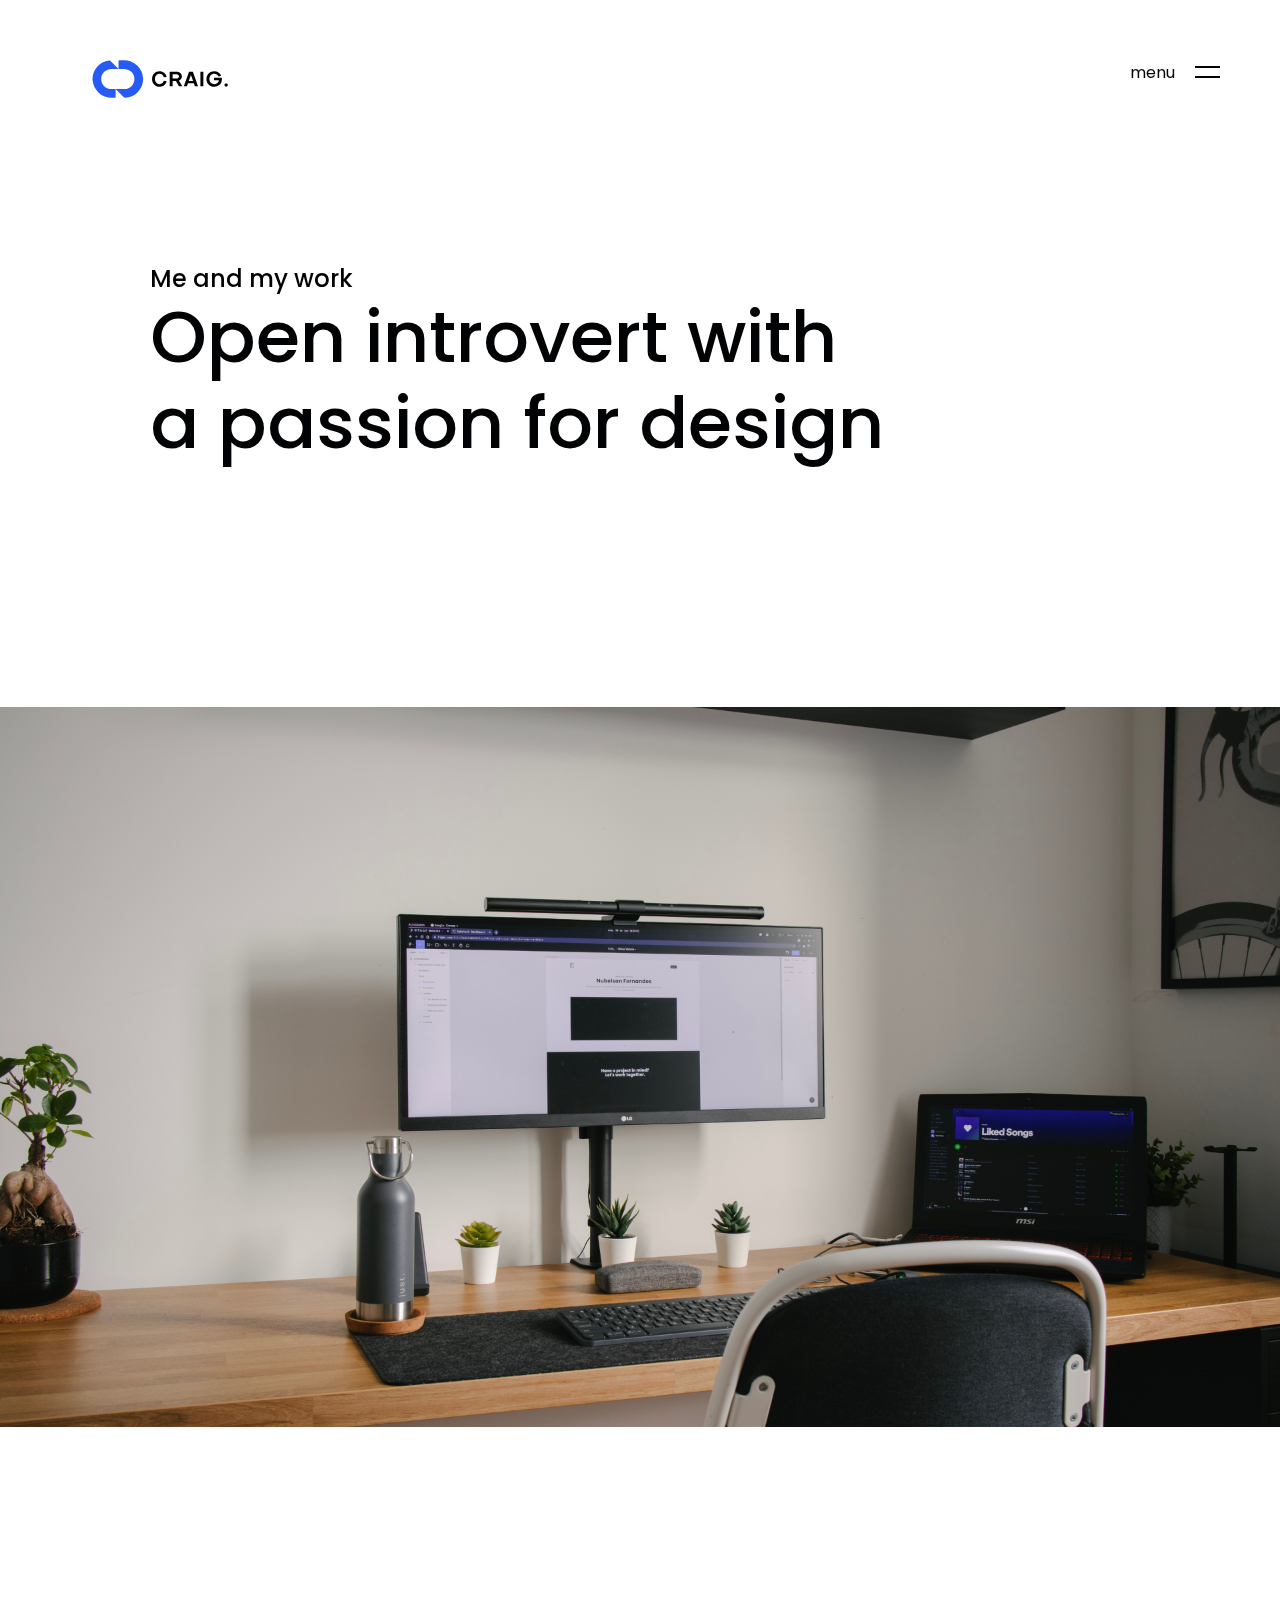
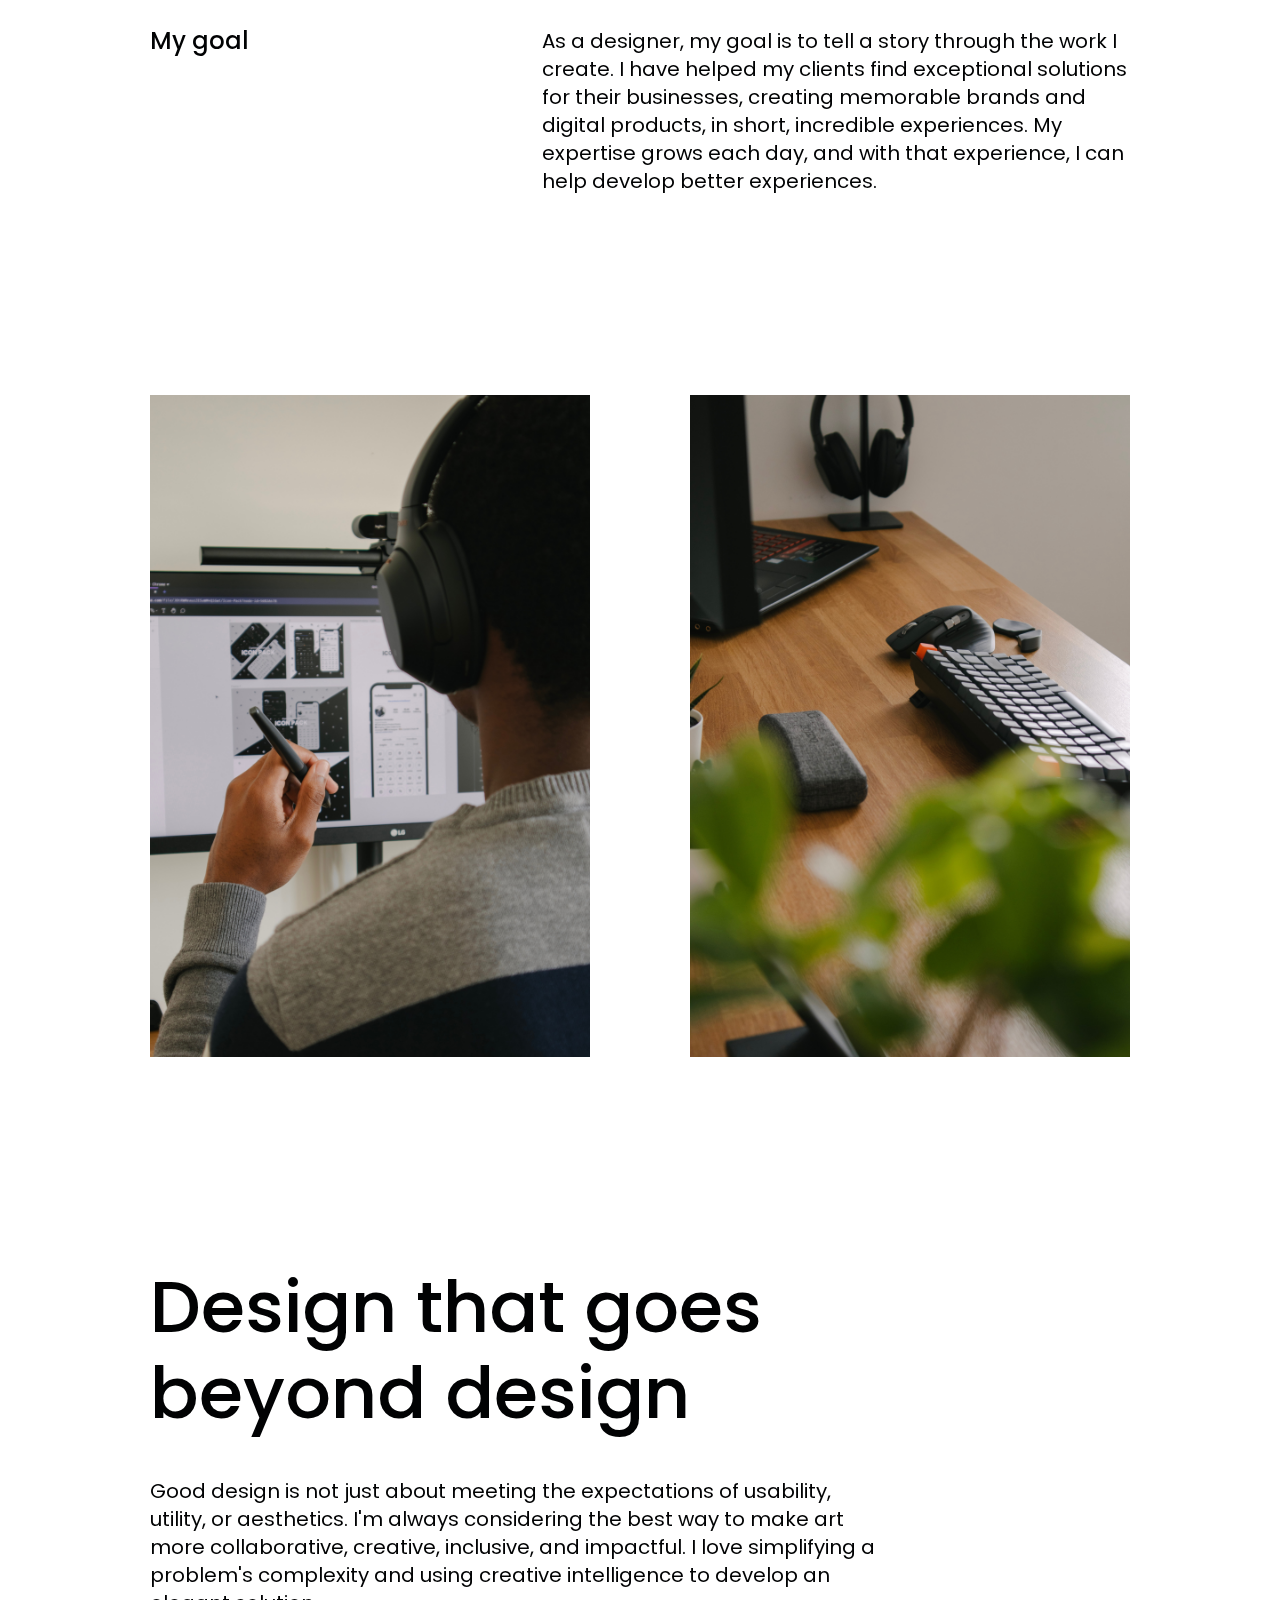
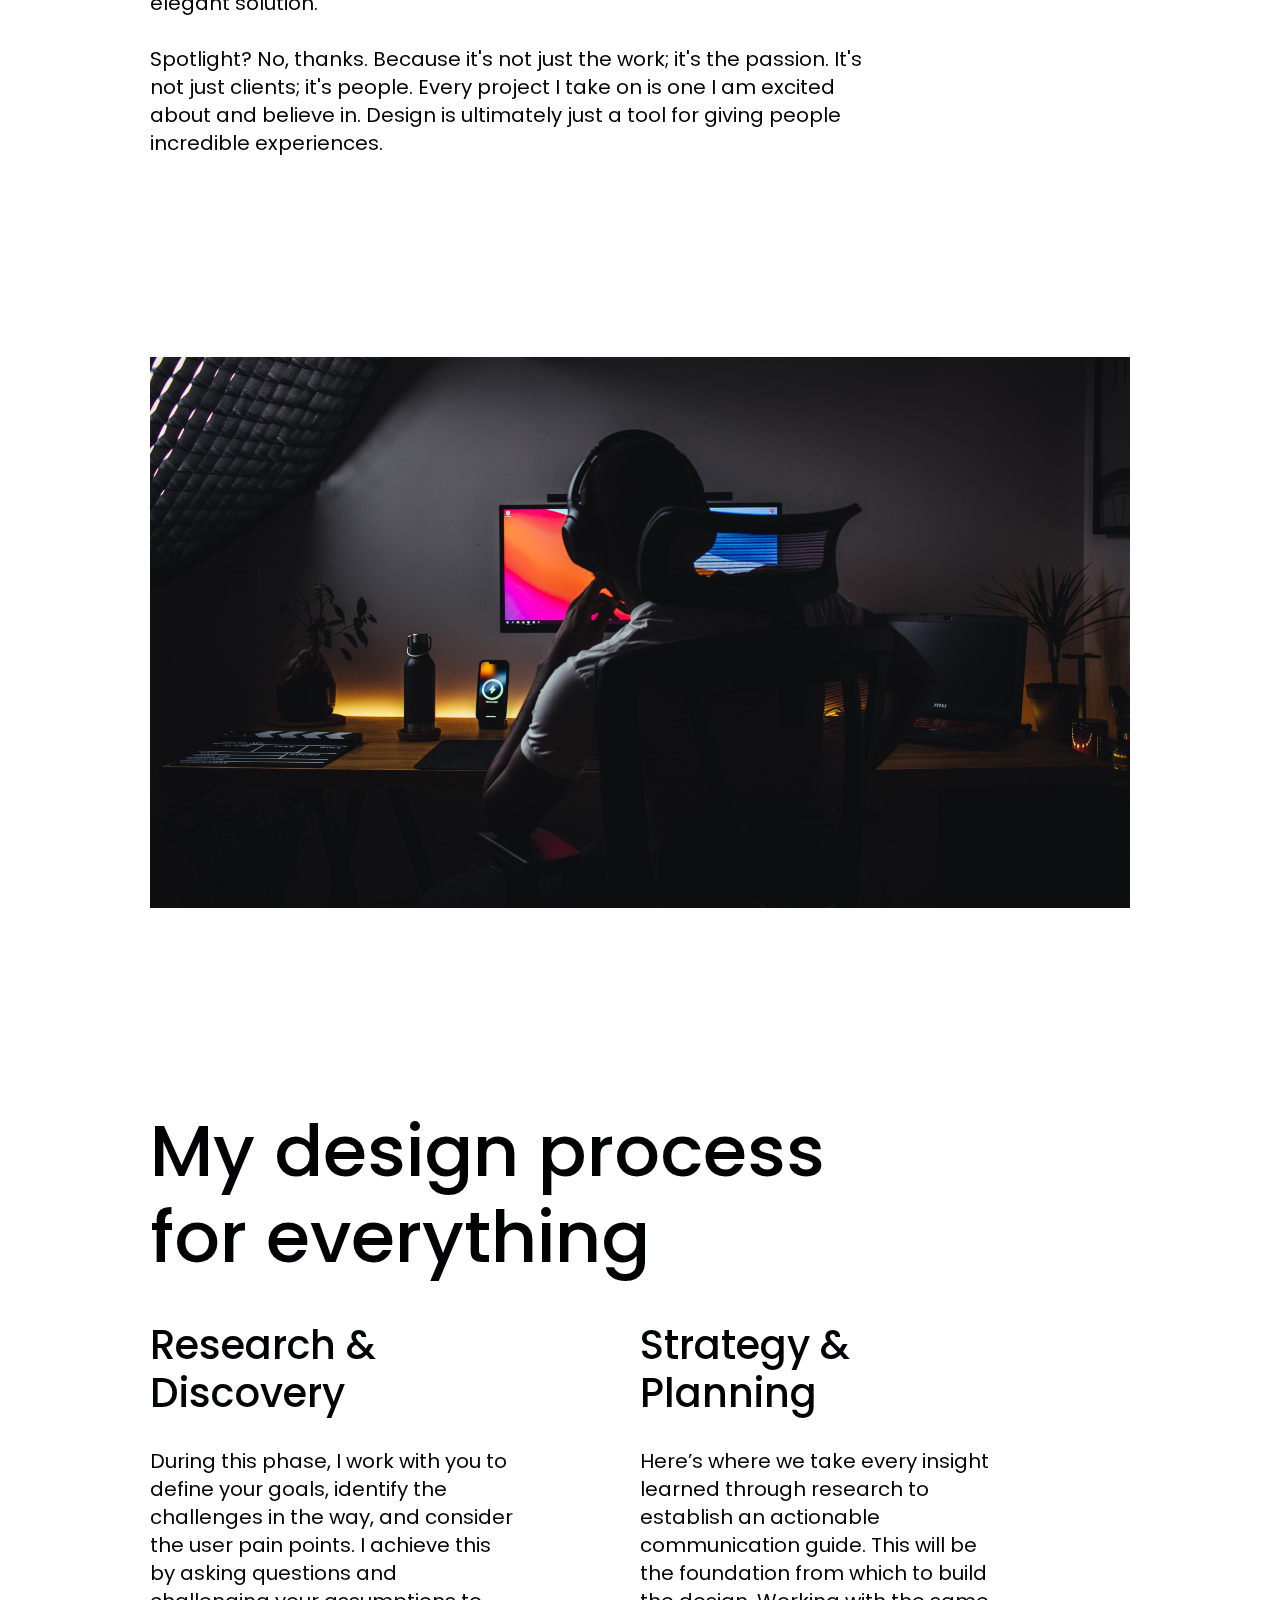
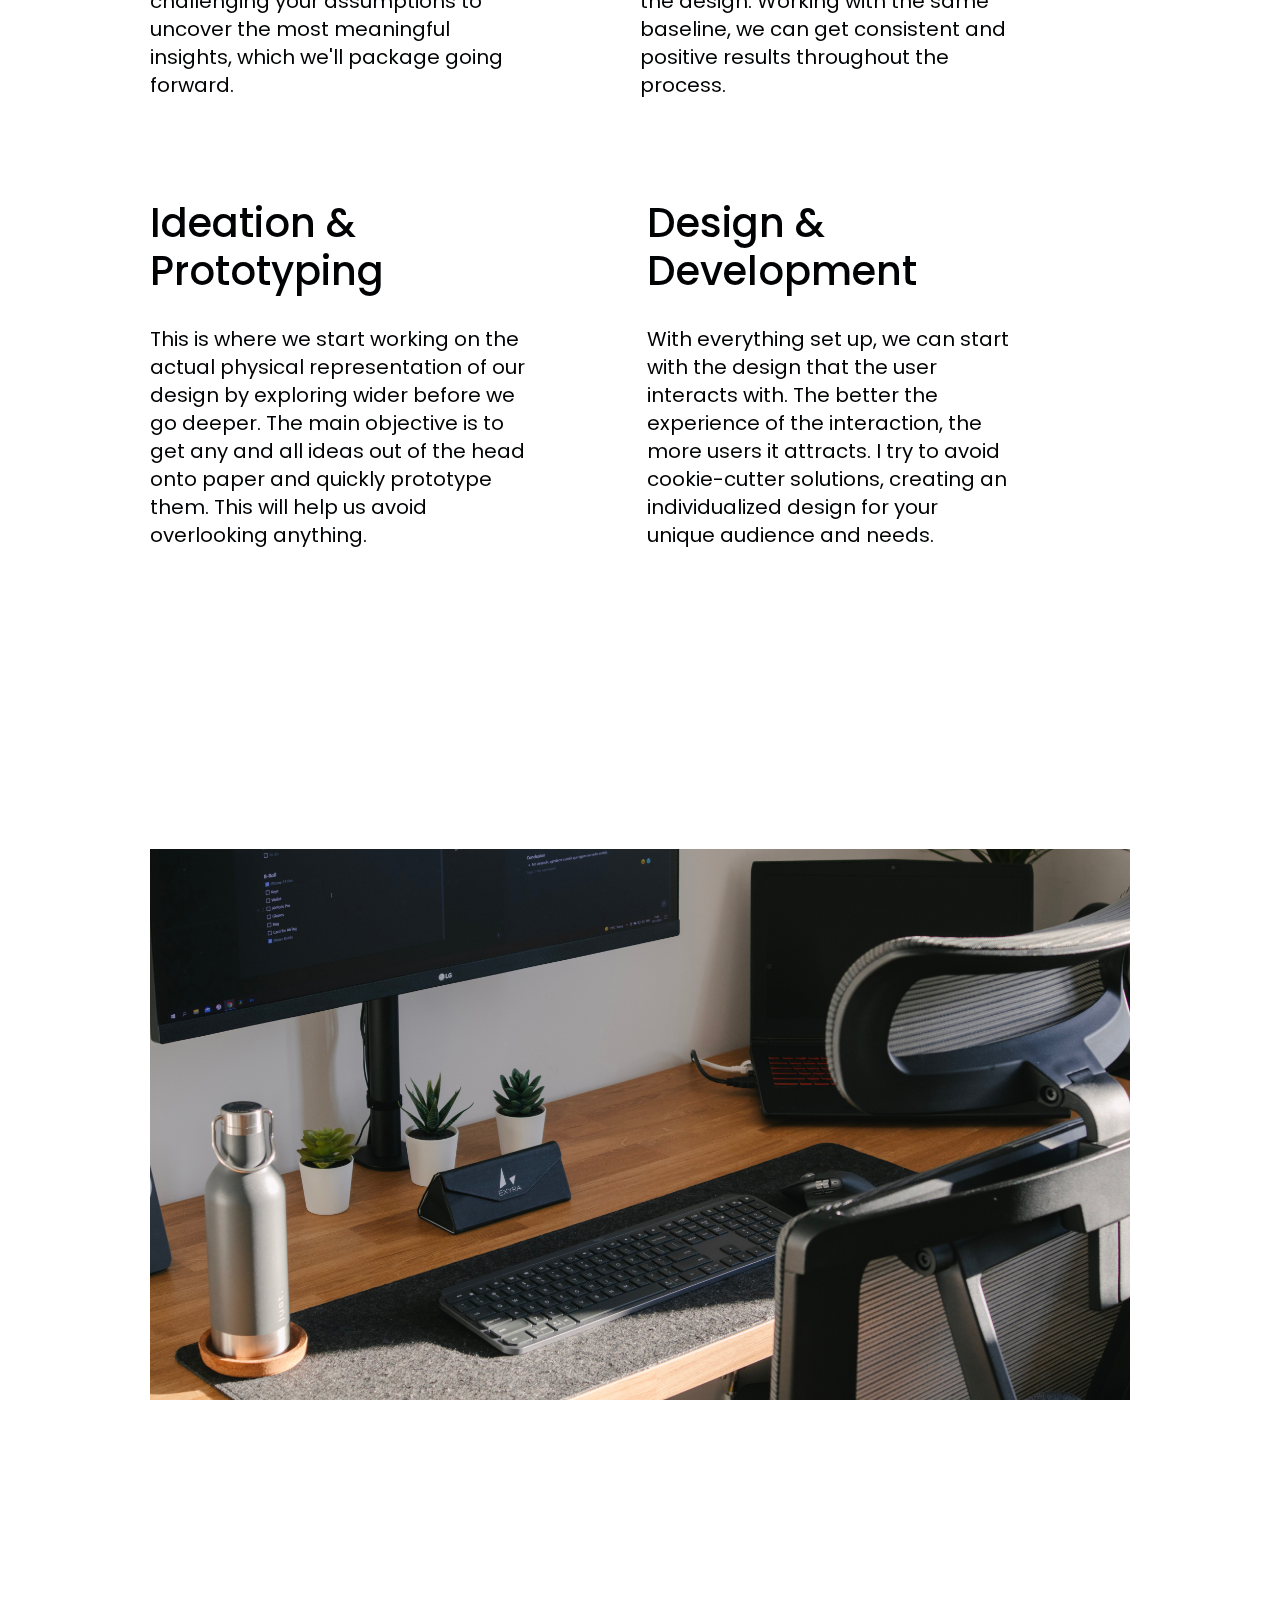
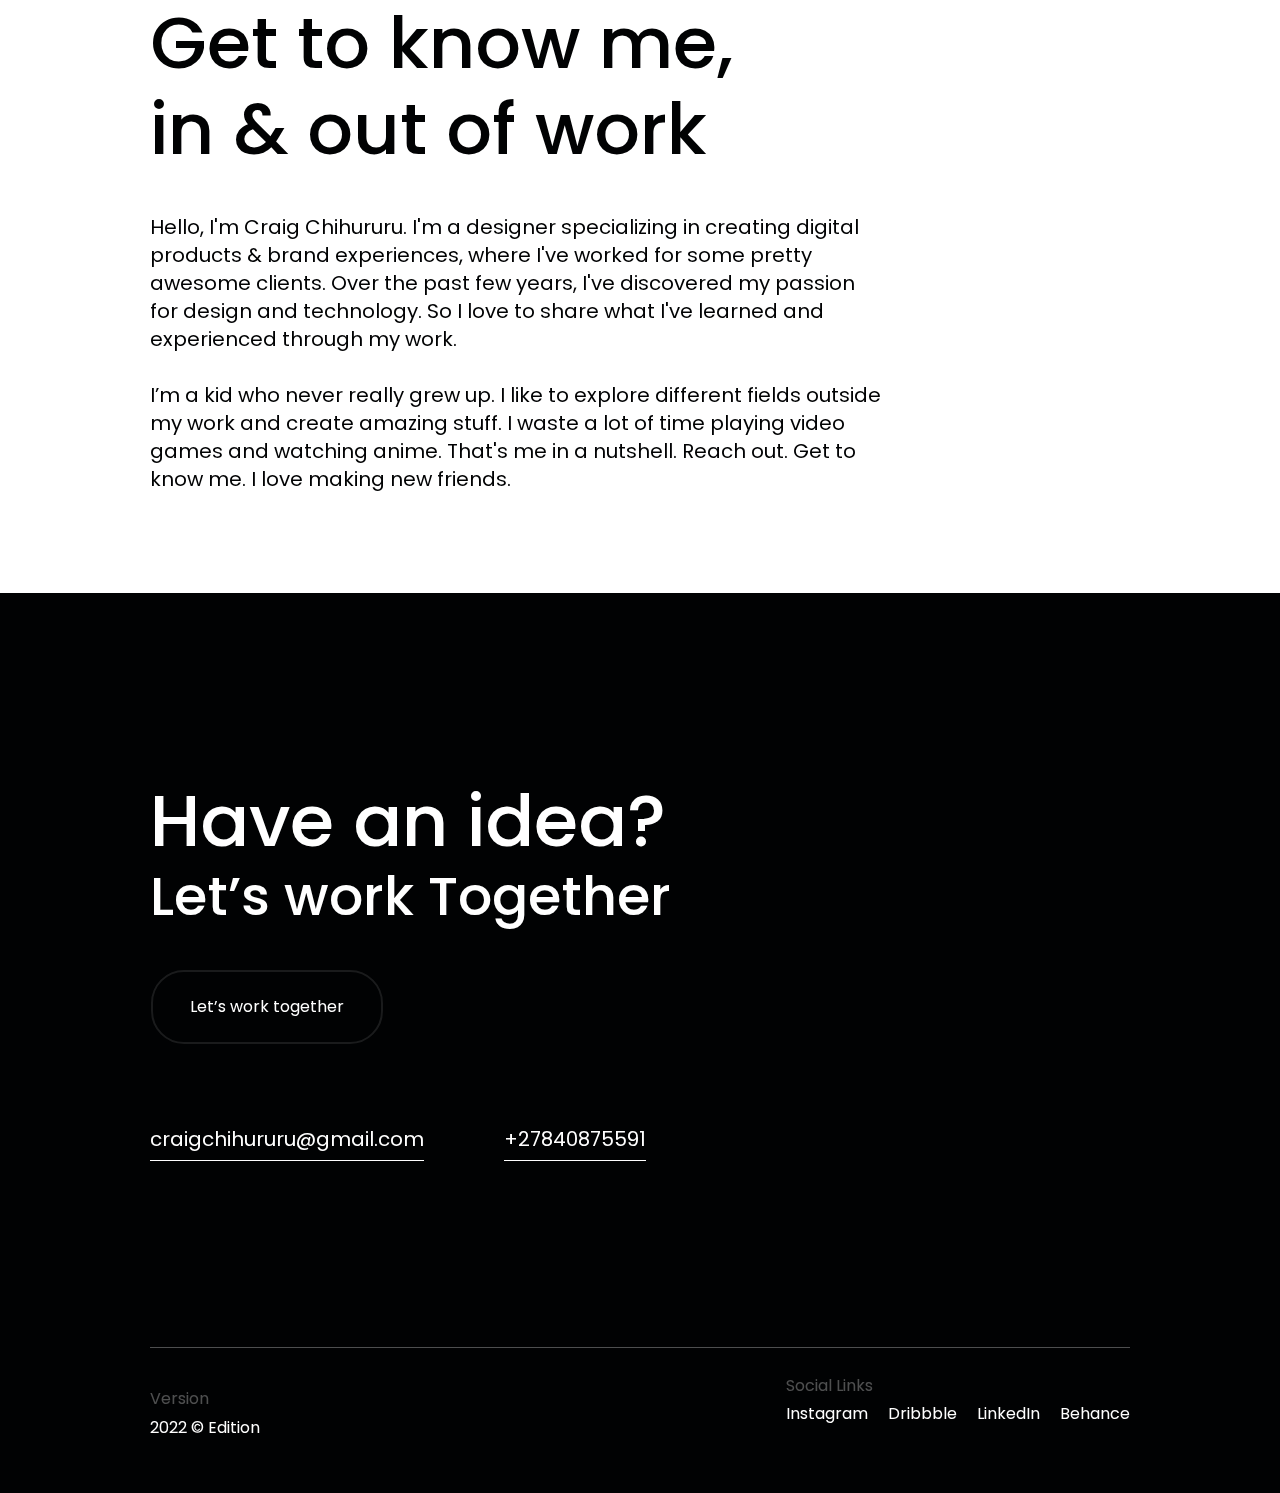
==== about.html @ d062f6b7 "Initial commit" ====
<!DOCTYPE html>
<html lang="en">

<head>
    <meta charset="UTF-8">
    <meta http-equiv="X-UA-Compatible" content="IE=edge">
    <meta name="viewport" content="width=device-width, initial-scale=1.0">
    <title>About - Craig Chihururu</title>

    <meta name="description"
        content="Helping brands thrive in the digital world. Located in The Netherlands. Delivering tailor-made digital designs and building interactive websites from scratch. © Code by Dennis">
    <meta property="og:title" content="Craig Chihururu">
    <meta property="og:type" content="website">

    <!-- Google Fonts -->
    <link rel="preconnect" href="https://fonts.googleapis.com">
    <link rel="preconnect" href="https://fonts.gstatic.com" crossorigin>
    <link href="https://fonts.googleapis.com/css2?family=Poppins:wght@400;500;600&display=swap" rel="stylesheet">

    <!-- Custome Style -->
    <link rel="stylesheet" href="/css/main.css">
    <link rel="stylesheet" href="/css/smooth-scroll.css">

</head>

<body>
    <div class="content-wrap">
        <nav class="menu-section">
            <div class="menu-logo">
                <div class="cr-logo">
                    <div class="p-05">
                        <a href="/">
                            <svg width="485" height="136" viewBox="0 0 485 136" fill="none"
                                xmlns="http://www.w3.org/2000/svg">
                                <path
                                    d="M32.3389 63.2583C33.687 54.4469 38.1898 46.4196 45.0151 40.6596C51.8404 34.8996 60.5269 31.7963 69.4697 31.923H94.0857L65.3844 3.31923C64.7209 2.63811 63.9101 2.11685 63.0139 1.79532C62.1177 1.47378 61.1598 1.36037 60.2129 1.46377C43.3505 3.46409 27.8723 11.75 16.8882 24.6567C5.90407 37.5634 0.227845 54.1344 1.00002 71.0407C2.1376 88.5166 9.95868 104.892 22.8514 116.791C35.7441 128.691 52.7259 135.208 70.2971 135H81.1572C81.8429 135 82.5006 134.728 82.9855 134.245C83.4704 133.762 83.7429 133.106 83.7429 132.423V104.077H68.2286C63.0726 104.077 57.976 102.98 53.2799 100.859C48.5838 98.7375 44.3966 95.6407 40.9986 91.7761C37.6006 87.9114 35.0703 83.368 33.5768 78.4498C32.0833 73.5316 31.6612 68.3522 32.3389 63.2583ZM112.858 0.99994H96.6714C95.9857 0.99994 95.328 1.27147 94.8431 1.75474C94.3582 2.23801 94.0857 2.89342 94.0857 3.57686V31.923H113.53C122.473 31.7963 131.16 34.8996 137.985 40.6596C144.81 46.4196 149.313 54.4469 150.661 63.2583C151.339 68.3522 150.917 73.5316 149.423 78.4498C147.93 83.368 145.399 87.9114 142.001 91.7761C138.603 95.6407 134.416 98.7375 129.72 100.859C125.024 102.98 119.927 104.077 114.771 104.077H83.7429L112.858 133.093C113.458 133.699 114.175 134.176 114.967 134.495C115.758 134.814 116.607 134.968 117.461 134.948C126.337 134.605 135.057 132.511 143.117 128.789C151.176 125.067 158.416 119.79 164.417 113.263C170.418 106.736 175.062 99.0879 178.08 90.7616C181.098 82.4353 182.43 73.5955 182 64.753C180.838 47.3318 173.024 31.016 160.164 19.1587C147.305 7.30143 130.376 0.803338 112.858 0.99994Z"
                                    fill="var(--blue)" />
                                <path fill-rule="evenodd" clip-rule="evenodd"
                                    d="M256.193 74.4288L266.287 76.1281L266.044 77.2504C263.67 88.1878 253.119 96 241.089 96C225.36 96 213.929 84.202 214 67.9975C214.002 51.8016 225.355 40 241.089 40C253.155 40 263.682 48.2013 266.046 59.5394L266.288 60.7047L256.078 61.9603L255.853 61.0132C254.286 54.4212 248.127 49.5682 241.159 49.5682C231.517 49.5682 224.598 57.1448 224.598 68C224.598 78.8521 231.585 86.4318 241.159 86.4318C248.003 86.4318 254.17 81.7703 255.933 75.3748L256.193 74.4288ZM277.136 94.2251V41.7749H301.132C312.444 41.7749 320.91 48.6998 320.91 58.8414C320.91 65.595 316.337 71.4607 309.894 73.7406L322.551 94.2251H310.352L299.457 75.411H287.733V94.2251H277.136ZM307.569 53.1093C305.813 51.7652 303.252 50.9881 300.148 50.9881H287.733V66.4108H300.148C306.313 66.4108 310.312 63.0182 310.312 58.8414C310.312 56.3435 309.294 54.4293 307.569 53.1093ZM360.093 41.7749L378.575 94.2251H367.341L363.757 83.5756H342.537L339.022 94.2251H327.781L346.337 41.7749H360.093ZM353.215 53.4412L345.411 75.0724H361.018L353.215 53.4412ZM397.693 41.7749V94.2251H387.095V41.7749H397.693ZM453.484 72.8505L435.578 72.7798V63.9259H463.948L464.026 64.9333C464.713 73.8471 462.256 81.6225 457.416 87.1805C452.571 92.7436 445.412 96 436.87 96C420.543 96 408.727 84.2377 408.727 68C408.727 51.7624 420.543 40 436.87 40C447.91 40 457.895 46.3821 460.813 55.451L461.161 56.5316L451.38 59.3159L451.036 58.3627C449.254 53.4128 443.401 49.5682 436.87 49.5682C431.698 49.5682 427.328 51.4841 424.25 54.7096C421.169 57.9377 419.325 62.5377 419.325 68C419.325 78.7176 426.745 86.4318 437.011 86.4318C445.719 86.4318 452.584 80.5179 453.484 72.8505Z"
                                    fill="currentcolor" />
                                <path fill-rule="evenodd" clip-rule="evenodd"
                                    d="M479.209 95.2762C475.882 95.2762 473.418 92.8102 473.418 89.4982C473.418 87.8433 474.012 86.383 475.07 85.3365C476.126 84.2921 477.584 83.7202 479.209 83.7202C480.834 83.7202 482.292 84.2921 483.348 85.3365C484.407 86.383 485 87.8433 485 89.4982C485 92.8102 482.537 95.2762 479.209 95.2762Z"
                                    fill="currentcolor" />
                            </svg>

                        </a>
                    </div>
                </div>
            </div>
            <div class="menu-toggle">
                <div class="nav-toggle">
                    <div class="toggle-title"><span class="p-05">Close</span></div>
                    <div class="toggle-btn link">
                        <span></span>
                        <span></span>
                    </div>
                </div>
            </div>
            <div class="menu-box">
                <div class="back-drop"></div>
                <div class="menu-content">
                    <div class="menu-container">
                        <div class="menu-body">
                            <div class="menu-items">
                                <div class="menu-items-header p-05 lh-100">Menu</div>
                                <ul role="list" class="menu-links">
                                    <li class="menu-item h-02 lh-100">
                                        <a href="/index.html" class="text-item">
                                            <span class="text-item-title">
                                                <span data-text="Home">Home</span>
                                            </span>
                                        </a>
                                    </li>
                                    <li class="menu-item h-02 lh-100">
                                        <a href="/work.html" class="text-item">
                                            <span class="text-item-title">
                                                <span data-text="Work">Work</span>
                                            </span>
                                        </a>
                                    </li>
                                    <li class="menu-item h-02 lh-100">
                                        <a href="/about.html" class="text-item">
                                            <span class="text-item-title">
                                                <span data-text="About">About</span>
                                            </span>
                                        </a>
                                    </li>
                                    <li class="menu-item h-02 lh-100">
                                        <a href="/contact.html" class="text-item">
                                            <span class="text-item-title">
                                                <span data-text="Contact">Contact</span>
                                            </span>
                                        </a>
                                    </li>
                                </ul>
                            </div>
                            <div class="contact-details">
                                <a href="mailto:craigchihururu@gmail.com" class="contact-item">
                                    <span class="p-05">craigchihururu@gmail.com</span>
                                </a>
                                <a href="tel:+27840875591" class="contact-item">
                                    <span class="p-05">+27840875591</span>
                                </a>
                            </div>
                        </div>
                        <div class="footer-item">
                            <div class="footer-item-header center p-05 lh-100">Social Links</div>
                            <div class="social-links">
                                <a href="https://www.instagram.com/ckc.designes/" target="_blank"
                                    class="text-item social-item link p-05 lh-100 social-link">
                                    <span class="text-item-title social-item-title">
                                        <span data-text="Instagram">Instagram</span>
                                    </span>
                                    <svg class="svgsprite">
                                        <use xlink:href="/img/svg/instagram.svg#instagram"></use>
                                    </svg>
                                </a>
                                <a href="https://dribbble.com/craigkc" target="_blank"
                                    class="text-item social-item link p-05 lh-100 social-link">
                                    <span class="text-item-title social-item-title">
                                        <span data-text="Dribbble">Dribbble</span>
                                    </span>
                                    <svg class="svgsprite">
                                        <use xlink:href="/img/svg/dribbble.svg?2#dribbble"></use>
                                    </svg>
                                </a>
                                <a href="https://www.linkedin.com/in/craig-chihururu/" target="_blank"
                                    class="text-item social-item link p-05 lh-100 social-link">
                                    <span class="text-item-title social-item-title">
                                        <span data-text="LinkedIn">LinkedIn</span>
                                    </span>
                                    <svg class="svgsprite">
                                        <use xlink:href="/img/svg/linkedin.svg?2#linkedin"></use>
                                    </svg>
                                </a>
                                <a href="https://www.behance.net/craigchihururu" target="_blank"
                                    class="text-item social-item link p-05 lh-100 social-link">
                                    <span class="text-item-title social-item-title">
                                        <span data-text="Behance">Behance</span>
                                    </span>
                                    <svg class="svgsprite">
                                        <use xlink:href="/img/svg/behance.svg?2#behance"></use>
                                    </svg>
                                </a>
                            </div>
                        </div>
                    </div>
                </div>
            </div>
        </nav>

        <div class="scrolltrack">
            <div class="scrollbar"></div>
        </div>

        <div class="cr-cursor center">
            <div class="cr-cursor-text">
                <span class="">Coming<br>Soon</span>
            </div>
        </div>

        <main class="scroll-wrap">
            <div class="nav-section">
                <div class="nav-container">
                    <div class="cr-logo">
                        <a href="/">
                            <svg width="485" height="136" viewBox="0 0 485 136" fill="none"
                                xmlns="http://www.w3.org/2000/svg">
                                <path
                                    d="M32.3389 63.2583C33.687 54.4469 38.1898 46.4196 45.0151 40.6596C51.8404 34.8996 60.5269 31.7963 69.4697 31.923H94.0857L65.3844 3.31923C64.7209 2.63811 63.9101 2.11685 63.0139 1.79532C62.1177 1.47378 61.1598 1.36037 60.2129 1.46377C43.3505 3.46409 27.8723 11.75 16.8882 24.6567C5.90407 37.5634 0.227845 54.1344 1.00002 71.0407C2.1376 88.5166 9.95868 104.892 22.8514 116.791C35.7441 128.691 52.7259 135.208 70.2971 135H81.1572C81.8429 135 82.5006 134.728 82.9855 134.245C83.4704 133.762 83.7429 133.106 83.7429 132.423V104.077H68.2286C63.0726 104.077 57.976 102.98 53.2799 100.859C48.5838 98.7375 44.3966 95.6407 40.9986 91.7761C37.6006 87.9114 35.0703 83.368 33.5768 78.4498C32.0833 73.5316 31.6612 68.3522 32.3389 63.2583ZM112.858 0.99994H96.6714C95.9857 0.99994 95.328 1.27147 94.8431 1.75474C94.3582 2.23801 94.0857 2.89342 94.0857 3.57686V31.923H113.53C122.473 31.7963 131.16 34.8996 137.985 40.6596C144.81 46.4196 149.313 54.4469 150.661 63.2583C151.339 68.3522 150.917 73.5316 149.423 78.4498C147.93 83.368 145.399 87.9114 142.001 91.7761C138.603 95.6407 134.416 98.7375 129.72 100.859C125.024 102.98 119.927 104.077 114.771 104.077H83.7429L112.858 133.093C113.458 133.699 114.175 134.176 114.967 134.495C115.758 134.814 116.607 134.968 117.461 134.948C126.337 134.605 135.057 132.511 143.117 128.789C151.176 125.067 158.416 119.79 164.417 113.263C170.418 106.736 175.062 99.0879 178.08 90.7616C181.098 82.4353 182.43 73.5955 182 64.753C180.838 47.3318 173.024 31.016 160.164 19.1587C147.305 7.30143 130.376 0.803338 112.858 0.99994Z"
                                    fill="var(--blue)" />
                                <path fill-rule="evenodd" clip-rule="evenodd"
                                    d="M256.193 74.4288L266.287 76.1281L266.044 77.2504C263.67 88.1878 253.119 96 241.089 96C225.36 96 213.929 84.202 214 67.9975C214.002 51.8016 225.355 40 241.089 40C253.155 40 263.682 48.2013 266.046 59.5394L266.288 60.7047L256.078 61.9603L255.853 61.0132C254.286 54.4212 248.127 49.5682 241.159 49.5682C231.517 49.5682 224.598 57.1448 224.598 68C224.598 78.8521 231.585 86.4318 241.159 86.4318C248.003 86.4318 254.17 81.7703 255.933 75.3748L256.193 74.4288ZM277.136 94.2251V41.7749H301.132C312.444 41.7749 320.91 48.6998 320.91 58.8414C320.91 65.595 316.337 71.4607 309.894 73.7406L322.551 94.2251H310.352L299.457 75.411H287.733V94.2251H277.136ZM307.569 53.1093C305.813 51.7652 303.252 50.9881 300.148 50.9881H287.733V66.4108H300.148C306.313 66.4108 310.312 63.0182 310.312 58.8414C310.312 56.3435 309.294 54.4293 307.569 53.1093ZM360.093 41.7749L378.575 94.2251H367.341L363.757 83.5756H342.537L339.022 94.2251H327.781L346.337 41.7749H360.093ZM353.215 53.4412L345.411 75.0724H361.018L353.215 53.4412ZM397.693 41.7749V94.2251H387.095V41.7749H397.693ZM453.484 72.8505L435.578 72.7798V63.9259H463.948L464.026 64.9333C464.713 73.8471 462.256 81.6225 457.416 87.1805C452.571 92.7436 445.412 96 436.87 96C420.543 96 408.727 84.2377 408.727 68C408.727 51.7624 420.543 40 436.87 40C447.91 40 457.895 46.3821 460.813 55.451L461.161 56.5316L451.38 59.3159L451.036 58.3627C449.254 53.4128 443.401 49.5682 436.87 49.5682C431.698 49.5682 427.328 51.4841 424.25 54.7096C421.169 57.9377 419.325 62.5377 419.325 68C419.325 78.7176 426.745 86.4318 437.011 86.4318C445.719 86.4318 452.584 80.5179 453.484 72.8505Z"
                                    fill="currentcolor" />
                                <path fill-rule="evenodd" clip-rule="evenodd"
                                    d="M479.209 95.2762C475.882 95.2762 473.418 92.8102 473.418 89.4982C473.418 87.8433 474.012 86.383 475.07 85.3365C476.126 84.2921 477.584 83.7202 479.209 83.7202C480.834 83.7202 482.292 84.2921 483.348 85.3365C484.407 86.383 485 87.8433 485 89.4982C485 92.8102 482.537 95.2762 479.209 95.2762Z"
                                    fill="currentcolor" />
                            </svg>
                        </a>
                    </div>
                    <div class="nav-toggle">
                        <!-- <div class="toggle-title"><span class="p-05">show reel</span></div> -->
                        <div class="toggle-title"><span class="p-05">menu</span></div>
                        <div class="toggle-btn">
                        </div>
                    </div>
                </div>
            </div>

            <Section class="section">
                <div class="container">
                    <div class="header sized">
                        <h1 class="h-04">Me and my work</h1>
                        <h2 class="h-01">Open introvert with a passion for design</h2>
                    </div>
                </div>
            </Section>

            <Section class="section screenshot">
                <div class="screenshot-preview" data-parallax="true">
                    <img src="/img/main/main.jpg" alt="">
                </div>
            </Section>

            <section class="section">
                <div class="container">
                    <div class="description split">
                        <div class="header">
                            <h2 class="h-04">My goal</h2>
                        </div>
                        <div class="description-text">
                            <p class="p-04">
                                As a designer, my goal is to tell a story through the work I create. I have
                                helped my clients find exceptional solutions for their businesses, creating memorable
                                brands and digital products, in short, incredible experiences. My expertise grows each
                                day, and with that experience, I can help develop better experiences.
                            </p>
                        </div>
                    </div>
                </div>
            </section>

            <Section class="section screenshot">
                <div class="screenshot-container">
                    <div class="row splitview-preview">
                        <div class="col">
                            <div class="cb-splitshow-preview">
                                <img src="/img/main/01.jpg" loading="eager" alt="">
                            </div>
                        </div>
                        <div class="col">
                            <div class="cb-splitshow-preview">
                                <img src="/img/main/02.jpg" loading="eager" alt="">
                            </div>
                        </div>
                    </div>
                </div>
            </Section>

            <section class="section">
                <div class="container">
                    <div class="description sized">
                        <div class="header sized">
                            <h2 class="h-01">Design that goes beyond design</h2>
                        </div>
                        <div class="description-text">
                            <p class="p-04">
                                Good design is not just about meeting the expectations of usability,
                                utility, or aesthetics. I'm always considering the best way to make art more
                                collaborative, creative, inclusive, and impactful. I love simplifying a problem's
                                complexity and using creative intelligence to develop an elegant solution.
                                <br><br>
                                Spotlight? No, thanks. Because it's not just the work; it's the passion. It's not just
                                clients; it's people. Every project I take on is one I am excited about and believe in.
                                Design is ultimately just a tool for giving people incredible experiences.
                            </p>
                        </div>
                    </div>
                </div>
            </section>

            <Section class="section screenshot">
                <div class="screenshot-container">
                    <div class="screenshot-preview" data-parallax="false">
                        <img src="/img/main/05.jpg" alt="">
                    </div>
                </div>
            </Section>

            <section class="section">
                <div class="container">
                    <div class="description">
                        <div class="header sized">
                            <h2 class="h-01">My design process for everything</h2>
                        </div>
                        <div class="col">
                            <div class="row">
                                <div class="col-item">
                                    <div class="advantage-header">
                                        <h3 class="h-03">Research &<br>Discovery</h3>
                                    </div>
                                    <div class="advantage-text">
                                        <p class="p-04">
                                            During this phase, I work with you to define your goals,
                                            identify the challenges in the way, and consider the user pain points. I
                                            achieve this by asking questions and challenging your assumptions to uncover
                                            the most meaningful insights, which we'll package going forward.
                                        </p>
                                    </div>
                                </div>
                                <div class="col-item">
                                    <div class="advantage-header">
                                        <h3 class="h-03">Strategy &<br>Planning</h3>
                                    </div>
                                    <div class="advantage-text">
                                        <p class="p-04">
                                            Here’s where we take every insight learned through research to
                                            establish an actionable communication guide. This will be the foundation
                                            from which to build the design. Working with the same baseline, we can get
                                            consistent and positive results throughout the process.
                                        </p>
                                    </div>
                                </div>
                            </div>
                            <div class="row">
                                <div class="col-item">
                                    <div class="advantage-header">
                                        <h3 class="h-03">Ideation &<br>Prototyping</h3>
                                    </div>
                                    <div class="advantage-text">
                                        <p class="p-04">
                                            This is where we start working on the actual physical
                                            representation of our design by exploring wider before we go deeper. The
                                            main objective is to get any and all ideas out of the head onto paper and
                                            quickly prototype them. This will help us avoid overlooking anything.
                                        </p>
                                    </div>
                                </div>
                                <div class="col-item">
                                    <div class="advantage-header">
                                        <h3 class="h-03">Design &<br>Development</h3>
                                    </div>
                                    <div class="advantage-text">
                                        <p class="p-04">
                                            With everything set up, we can start with the design that the
                                            user interacts with. The better the experience of the interaction, the more
                                            users it attracts. I try to avoid cookie-cutter solutions, creating an
                                            individualized design for your unique audience and needs.
                                        </p>
                                    </div>
                                </div>
                            </div>
                        </div>

                    </div>
                </div>
            </section>

            <Section class="section screenshot">
                <div class="screenshot-container">
                    <div class="screenshot-preview" data-parallax="false">
                        <img src="/img/main/04.jpg" alt="">
                    </div>
                </div>
            </Section>

            <section class="section">
                <div class="container">
                    <div class="description sized">
                        <div class="header">
                            <h2 class="h-01">
                                Get to know me,<br>in & out of work
                            </h2>
                        </div>
                        <div class="description-text">
                            <p class="p-04">
                                Hello, I'm Craig Chihururu. I'm a designer specializing in creating digital
                                products & brand experiences, where I've worked for some pretty awesome clients. Over
                                the past few years, I've discovered my passion for design and technology. So I love to
                                share what I've learned and experienced through my work.
                                <br><br>
                                I’m a kid who never really grew up. I like to explore different fields outside my work
                                and create amazing stuff. I waste a lot of time playing video games and watching anime.
                                That's me in a nutshell. Reach out. Get to know me. I love making new friends.
                            </p>
                        </div>
                    </div>
                </div>
            </section>

            <footer class="footer">
                <div class="footer-body">
                    <div class="container">
                        <div class="colaboration">
                            <div class="colab-header">
                                <h2 class="h-01">Have an idea?</h2>
                                <a href="/contact.html" class="h-02">Let’s work Together</a>
                            </div>
                            <div class="cta-action">
                                <a href="/contact.html" class="btn" data-magnetic>
                                    <span class="magenet-area" data-magnetic-strength="0.2"></span>
                                    <div class="btn-content magnet-content">
                                        <span class="btn-fill"></span>
                                        <span class="btn-text p-05 lh-100">Let’s work together</span>
                                    </div>
                                </a>
                            </div>
                        </div>
                        <div class="contact-details">
                            <a href="mailto:craigchihururu@gmail.com" class="contact-item">
                                <span class="p-04">craigchihururu@gmail.com</span>
                            </a>
                            <a href="tel:+27840875591" class="contact-item">
                                <span class="p-04">+27840875591</span>
                            </a>
                        </div>
                    </div>
                </div>
                <div class="footer-bottom">
                    <div class="container">
                        <div class="bottom-content">
                            <div class="footer-item">
                                <div class="footer-item-header center p-05 lh-100">Version</div>
                                <div class="edition p-05">2022 © Edition</div>
                            </div>
                            <div class="footer-item">
                                <div class="footer-item-header center p-05 lh-100">Social Links</div>
                                <div class="social-links">
                                    <a href="https://www.instagram.com/ckc.designes/" target="_blank"
                                        class="text-item social-item link p-05 lh-100 social-link">
                                        <span class="text-item-title social-item-title">
                                            <span data-text="Instagram">Instagram</span>
                                        </span>
                                        <svg class="svgsprite">
                                            <use xlink:href="/img/svg/instagram.svg#instagram"></use>
                                        </svg>
                                    </a>
                                    <a href="https://dribbble.com/craigkc" target="_blank"
                                        class="text-item social-item link p-05 lh-100 social-link">
                                        <span class="text-item-title social-item-title">
                                            <span data-text="Dribbble">Dribbble</span>
                                        </span>
                                        <svg class="svgsprite">
                                            <use xlink:href="/img/svg/dribbble.svg?2#dribbble"></use>
                                        </svg>
                                    </a>
                                    <a href="https://www.linkedin.com/in/craig-chihururu/" target="_blank"
                                        class="text-item social-item link p-05 lh-100 social-link">
                                        <span class="text-item-title social-item-title">
                                            <span data-text="LinkedIn">LinkedIn</span>
                                        </span>
                                        <svg class="svgsprite">
                                            <use xlink:href="/img/svg/linkedin.svg?2#linkedin"></use>
                                        </svg>
                                    </a>
                                    <a href="https://www.behance.net/craigchihururu" target="_blank"
                                        class="text-item social-item link p-05 lh-100 social-link">
                                        <span class="text-item-title social-item-title">
                                            <span data-text="Behance">Behance</span>
                                        </span>
                                        <svg class="svgsprite">
                                            <use xlink:href="/img/svg/behance.svg?2#behance"></use>
                                        </svg>
                                    </a>
                                </div>
                            </div>
                        </div>
                    </div>
                </div>
            </footer>
        </main>
    </div>


    <!-- Scripts -->
    <script src="https://cdnjs.cloudflare.com/ajax/libs/gsap/3.10.4/gsap.min.js"
        integrity="sha512-VEBjfxWUOyzl0bAwh4gdLEaQyDYPvLrZql3pw1ifgb6fhEvZl9iDDehwHZ+dsMzA0Jfww8Xt7COSZuJ/slxc4Q=="
        crossorigin="anonymous" referrerpolicy="no-referrer"></script>
    <script src="https://cdnjs.cloudflare.com/ajax/libs/jquery/3.6.0/jquery.min.js"
        referrerpolicy="no-referrer"></script>

    <script src="/js/smooth-scroll.js"></script>
    <script src="/js/main.js"></script>
</body>

</html>
---- css/main.css ----
/* #region Defualt sytle override */
:root {
    /* Color */
    --white: #ffffff;
    --blue: #275BF5;
    --black: #010203;
    --grey: #d0cccc;
    --dark-grey: #757575;
    --dark-bc: #1c1d20;

    /* Layout */
    --v-pad: 150px;
    --h-pad: 120px;
    --nav-v-pad: 40px;
    --nav-h-pad: 50px;

    /* Typography */
    --h01-sz: 72px;
    --h02-sz: 54px;
    --h03-sz: 40px;
    --form-text: 36px;
    --h04-sz: 24px;
    --p01-sz: 28px;
    --p04-sz: 20px;
    --p05-sz: 16px;

    /* animation */
    --ease: cubic-bezier(.74, 0, .38, 1);
}

::selection {
    color: #fff;
    background: #000;
}

* {
    padding: 0;
    margin: 0;
    box-sizing: border-box;
    font-family: 'Poppins', sans-serif;
    color: inherit;
    font-size: inherit;
    text-decoration: none;
}

body {
    color: var(--black);
}

img {
    width: 100%;
}
/* #endregion */


/* #region General Layout */
.section {
    padding: var(--v-pad) 0px;
    background: var(--white);
}

.container {
    padding: 0px var(--h-pad);
}
/* #endregion */


/* #region Common Layout Style */

.cta-action {
    display: flex;
    margin-top: 40px;
}

.f-center {
    display: flex;
    justify-content: center;
}

.flex-08 {
    flex: 0.8;
}

.flex-12 {
    flex: 1.2;
}

.cr-logo svg{
    width: 200px;
    height: 38px;
}

@media (min-width:360px) {
    :root {
        /* Layout */
        --v-pad: 100px;
        --h-pad: 16px;

        --form-text: 24px;
    }
}

@media (min-width:768px) {
    :root {
        /* Layout */
        --v-pad: 100px;
        --h-pad: 60px;
    }
}

@media (min-width:1024px) {
    :root {
        /* Layout */
        --v-pad: 100px;
        --h-pad: 150px;

        --form-text: 36px;
    }
}

/* #endregion */


/* #region Typography */
.h-01,
.h-02,
.h-03,
.h-04 {
    font-weight: 500;
    line-height: 120%;
}

.h-01 {
    font-size: var(--h01-sz);
}

.h-02 {
    font-size: var(--h02-sz);
}

.h-03 {
    font-size: var(--h03-sz);
}

.h-04 {
    font-size: var(--h04-sz);
}

.p-01,
.p-04,
.p-05 {
    font-weight: 400;
    line-height: 140%;
}

.p-01 {
    font-size: var(--p01-sz);
}

.p-04 {
    font-size: var(--p04-sz);
}

.p-05 {
    font-size: var(--p05-sz);

}

.outline {
    color: transparent;
    -webkit-text-stroke: 1px var(--black);
}

.em {
    color: var(--blue);
}

.lh-100 {
    line-height: 100%;
}

.text-black{
    color: var(--black)
}
.text-blue{
    color: var(--blue);
}

@media (min-width:360px) {
    :root {
        /* Typography */
        --h01-sz: 48px;
        --h02-sz: 34px;
        --h03-sz: 28px;
        --p01-sz: 24px;
        --p04-sz: 20px;
        --p05-sz: 16px;

    }
}

@media (min-width:768px) {
    :root {
        /* Typography */
        --h01-sz: 60px;
        --h02-sz: 46px;
        --h03-sz: 35px;
    }
}

@media (min-width:1024px) {
    :root {
        /* Typography */
        --h01-sz: 72px;
        --h02-sz: 54px;
        --h03-sz: 40px;
        --p01-sz: 28px;
        --p04-sz: 20px;
        --p05-sz: 16px;
    }
}

/* #endregion */


/* #region Menu Style  */
.menu-logo {
    position: fixed;
    z-index: 998;
    top: var(--nav-v-pad);
    left: var(--nav-h-pad);
}

.cr-logo>div {
    font-size: 20px;
    font-weight: 500;
}

.menu-toggle {
    position: fixed;
    z-index: 998;
    top: var(--nav-v-pad);
    right: var(--nav-h-pad);
    color: var(--white);
}

.back-drop {
    position: fixed;
    top: 0;
    left: 0;
    right: 0;
    bottom: 0;
    opacity: 0;
    background: rgba(247, 247, 247, 0.708);
    z-index: 996;
    pointer-events: none;
}

.menu-content {
    position: fixed;
    z-index: 997;
    top: 0;
    right: 0;
    height: 100vh;
    background: var(--white);
    background: var(--black);
    color: var(--white);
    padding: 120px 0px 0px;
    transform: translate(101%, 0px);
}

.menu-container {
    padding: 0px 90px;
    display: flex;
    flex-direction: column;
    justify-content: space-between;
    height: 100%;
}

.menu-links {
    list-style: none;
}

.menu-items {
    margin-bottom: 80px;
}

.menu-items li a {
    transition: opacity .2s var(--ease);
}

.menu-item {
    margin-bottom: 20px;
    transform: translate(100px, 0);
}

.menu-container>.footer-item {
    padding-bottom: 40px;
}

.menu-container .social-links {
    transform: translateX(-20px);
}

.menu-items-header {
    margin-bottom: 20px;
    opacity: 0.3;
}

.menu-logo .cr-logo,
.menu-toggle .toggle-title {
    opacity: 0
}

/* #endregion */


/* #region Nav section Style  */
.nav-section {
    padding: var(--nav-v-pad) 0px;
}

.nav-container {
    display: flex;
    justify-content: space-between;
    padding: 0px var(--nav-h-pad);
}

.nav-toggle {
    display: flex;
    gap: 20px;
}

.toggle-btn {
    position: relative;
    width: 25px;
    cursor: pointer;
}

.toggle-btn span {
    position: absolute;
    width: 100%;
    height: 2px;
    background: var(--black);
}

.toggle-btn span:first-child {
    transform: translateY(6px);
}

.toggle-btn span:last-child {
    transform: translateY(16px);
}

@media (min-width:360px) {
    :root {
        /* Layout */
        --nav-v-pad: 40px;
        --nav-h-pad: 16px;
    }

    .menu-logo .cr-logo>div {
        color: var(--white);
    }

    .surname {
        display: none;
    }

    .menu-content {
        width: 100%;
    }

    .menu-container {
        padding: 0px 45px;
    }

    .menu-container .footer-item {
        padding-bottom: 100px;
    }
}

@media (min-width:768px) {
    :root {
        /* Layout */
        --nav-h-pad: 40px;
    }

    .menu-logo .cr-logo>div {
        color: var(--black);
    }

    .menu-content {
        width: auto;
    }

    .menu-container {
        padding: 0px 90px;
    }

}

@media (min-width:1024px) {
    :root {
        /* Layout */
        --nav-v-pad: 40px;
        --nav-h-pad: 40px;
    }
}

@media (min-width:1200px) {
    :root {
        /* Layout */
        --nav-v-pad: 60px;
        --nav-h-pad: 60px;
    }

    .surname {
        display: inline-block;
    }

    .menu-container .footer-item {
        padding-bottom: 40px;
    }
}
/* #endregion */


/* #region Footer section Style  */
.footer {
    position: relative;
    z-index: -1;
    height: 100vh;
    display: flex;
    flex-direction: column;
    justify-content: space-between;
    color: var(--white);
    background: var(--black);
}

.footer-body {
    padding: 40px 0px;
    height: 100%;
}

.footer-body .container {
    height: 100%;
    width: 100%;
    flex-direction: column;
    display: inline-flex;
    justify-content: center;
}

.colaboration {
    margin-bottom: 80px;
}

.contact-details {
    display: flex;
    gap: 80px;
}

.contact-item {
    align-self: start;
    position: relative;
    padding: 0 0 8px 0;
}

.contact-item::before {
    content: "";
    display: block;
    position: absolute;
    left: 0;
    right: 0;
    bottom: 0;
    height: 1px;
    background: currentColor;
    transition: transform .45s var(--ease)
        /* transition: transform .45s cubic-bezier(.4, .22, .21, 1.04) --ease */
}

.contact-item:hover:before {
    transform: scaleX(0);
}

.footer-bottom {
    padding-bottom: 40px;
}

.bottom-content {
    padding-top: 30px;
    border-top: 1px solid rgba(255, 255, 255, 0.3);
    display: flex;
    justify-content: space-between;
}

.bottom-content.black {
    border-top: 1px solid rgba(0, 0, 0, 0.3);
}

.footer-item-header {
    opacity: 0.3;
    margin-bottom: 10px;
}

.social-links {
    display: flex;
    gap: 20px;
}

.social-link {
    padding: 15px 20px;
}

.social-item {
    line-height: 120%;
}

.social-link span {
    display: none;
}

.svgsprite {
    display: block;
    width: 20px;
    height: 20px;
    fill: currentColor;
}

@media (min-width:360px) {
    .footer {
        height: auto;
        z-index: 1;
    }

    .colaboration {
        text-align: center;
    }

    .colaboration .cta-action {
        justify-content: center;
    }

    .contact-details {
        flex-direction: column;
        gap: 40px;
    }

    .footer .contact-item {
        align-self: center;
    }

    .bottom-content {
        flex-direction: column-reverse;
        align-items: center;
    }

    .bottom-content .footer-item:last-child {
        margin-bottom: 30px;
    }

    .footer-item-header.center {
        text-align: center;
    }
}

@media (min-width:1024px) {
    .footer {
        height: 100vh;
        z-index: -1;
    }

    .colaboration {
        text-align: left;
    }

    .colaboration .cta-action {
        justify-content: flex-start;
    }

    .contact-details {
        flex-direction: row;
        gap: 80px;
    }

    .footer .contact-item {
        align-self: left;
    }

    .bottom-content {
        flex-direction: row;
    }

    .footer-item-header.center {
        text-align: left;
    }

    .footer .social-links {
        transform: translateX(-20px);
    }

    .edition {
        padding: 20px 0px;
    }
}

@media (min-width: 1200px) {
    .social-link span {
        display: block;
    }

    .social-link svg {
        display: none;
    }

    .edition {
        padding: 0px;
    }

    .footer .social-links,
    .menu-container .social-links {
        transform: translateX(0px);
    }

    .social-link {
        padding: 0px;
    }
}
/* #endregion */


/* #region Text flip on-hover  */
.text-item-title {
    position: relative;
    display: inline-block;
    overflow: hidden;
}

.text-item-title>span {
    display: inline-block;
    position: relative;
    z-index: 1;
    color: transparent;
    transition: transform 1.2s cubic-bezier(.19, 1, .22, 1);
}

.text-item:hover .text-item-title>span {
    transform: translateY(-105%);
}

.text-item-title>span:after,
.text-item-title>span:before {
    content: attr(data-text);
    display: block;
    position: absolute;
    color: var(--white);
    transition: transform 1.2s cubic-bezier(.19, 1, .22, 1);
}

.text-item-title>span:after {
    top: 105%;
    transform: skewY(7deg);
    transform-origin: left top;
}

.text-item-title>span:before {
    top: 0;
    transform: skewY(0);
    transform-origin: right bottom;
}

.text-item:hover .text-item-title>span:after {
    transform: skewY(0);
}

.text-item:hover .text-item-title>span:before {
    transform: skewY(7deg);
}

.black-text .text-item-title>span:after,
.black-text .text-item-title>span:before {
    color: var(--black);
}

@media (min-width:360px) {
    .text-item:hover .text-item-title>span {
        transform: translateY(0%);
    }
    
    .text-item:hover .text-item-title>span:before {
        transform: skewY(0deg);
    }
}
@media (min-width:1024px) {
    .text-item:hover .text-item-title>span {
        transform: translateY(-105%);
    }
    
    .text-item:hover .text-item-title>span:before {
        transform: skewY(7deg);
    }
}
/* #endregion */


/* #region Projects Section  */
.projects-header {
    margin-bottom: 1rem;
}

.project {
    display: flex;
    gap: 40px;
}

.projects-preview {
    display: flex;
    flex-direction: column;
    gap: 340px;
}

.thumbnail{
    cursor: none;
}

.project-context h3 {
    margin-bottom: 10px;
}

.project-tags {
    color: var(--grey);
    margin-top: 40px;
}

.selected-projects .cta-action {
    margin-top: 120px;
}

@media (min-width:360px) {
    .projects-header {
        margin-bottom: 11rem;
        text-align: center;
    }

    .project {
        flex-direction: column-reverse;
        text-align: center;
    }

    .project-thumbnail.img-full{
        width: 100vw;
        margin-left: calc(-1 * var(--h-pad));
    }

    .projects-preview {
        gap: 120px;
    }
}

@media (min-width:768px) {
    .projects-header {
        text-align: left;
    }

    .projects-preview {
        gap: 220px;
    }
}

@media (min-width:1200px) {
    .project {
        flex-direction: row;
        text-align: left;
    }

    .project-thumbnail.img-full{
        margin-left: 0;
    }

    .projects-preview {
        gap: 360px;
    }
}
/* #endregion */


/* #region Button style  */
.btn-content {
    display: inline-flex;
    overflow: hidden;
    border-radius: 35px;
    padding: 30px 40px;
}

.btn-content::before {
    content: "";
    position: absolute;
    top: 1px;
    left: 1px;
    right: 1px;
    border-radius: inherit;
    bottom: 1px;
    opacity: 0.1;
    border: 2px currentColor solid;
}

.btn-fill {
    background: var(--blue);
    pointer-events: none;
    position: absolute;
    width: 150%;
    height: 200%;
    border-radius: 50%;
    top: -50%;
    left: -25%;
    transform: translate3d(0, -76%, 0);
    will-change: transform;
}

.btn-text {
    position: relative;
    display: flex;
    align-items: center;
    justify-content: center;
    width: 100%;
    height: 100%;
    z-index: 2;
    pointer-events: none;
    will-change: transform, color;
    transition: color .1s var(--ease);
}

.btn-text.white {
    color: var(--white);
}

@media (min-width:360px) {
    .btn-content {
        border-radius: 24px;
        padding: 22px 32px;
    }
}
@media (min-width:1024px) {
    .btn-content {
        border-radius: 33px;
        padding: 30px 40px;
    }
}
/* #endregion */


/* #region Magnetic Element  */
*[data-magnetic] {
    position: relative;
    display: inline-flex;
}

.magnet-content {
    pointer-events: none;
    position: relative;
}

.magenet-area {
    cursor: pointer;
    display: block;
    position: absolute;
    top: -40px;
    left: -40px;
    right: -40px;
    bottom: -40px;
}

.magenet-area.small {
    top: -5px;
    left: -5px;
    right: -5px;
    bottom: -5px;
}
/* #endregion */


/* #region Custome Cursor  */
.cr-cursor {
    text-align: center;
    display: none;
    --size: 7px;
    position: fixed;
    align-items: center;
    justify-content: center;
    border-radius: 300px;
    border: rgba(255, 255, 255, 0.4) solid;
    border-width: 0px;
    width: var(--size);
    height: var(--size);
    background-color: var(--black);
    backdrop-filter: blur(5px);
    transform: translate(-50%, -50%);
    z-index: 999;
    pointer-events: none;
    transition: background-color 0.3s var(--ease), width 0.3s var(--ease), height 0.3s var(--ease)
}

.cr-cursor-text>span {
    display: block;
    font-size: 0px;
    line-height: 100%;
    transition: all 0.3s var(--ease)
}
/* #endregion */


/* #region Custome Scrollbar  */
.scrolltrack {
    display: none;
    position: fixed;
    z-index: 995;
    right: 3px;
    height: 100vh;
    width: 8px;

}

.scrollbar {
    width: 100%;
    background: #333;
    border-radius: 4px;
    transform: translateY(10px);
    transition: opacity 0.3s var(--ease);
}

.scrollbar.disappear{
    opacity: 0;
}
/* #endregion */


/* #region Screenshort and Splitview Section  */
.screenshot {
    position: relative;
    z-index: 1;
}

.screenshot-preview {
    position: relative;
    display: block;
    overflow: hidden;
    padding-bottom: 56.25%;
    -webkit-perspective: 100px;
    -moz-perspective: 100px;
    perspective: 100px;
}

.screenshot-container {
    padding: 0px var(--h-pad);
}

.screenshot-preview img,
.cb-screenshot-preview video {
    position: absolute;
    top: 0;
    left: 0;
    right: 0;
    bottom: 0;
    width: 100%;
    height: 100%;
    -o-object-fit: cover;
    object-fit: cover;
}

.splitview-preview {
    gap: 100px;
}

@media (min-width:360px) {
    .screenshot-container {
        padding: 0px;
    }

    .screenshot-preview {
        padding-bottom: 100%;
    }
}

@media (min-width: 1024px) {
    .screenshot-container {
        padding: 0px var(--h-pad);
    }

    .screenshot-preview {
        padding-bottom: 56.25%;
    }
}
/* #endregion */


/* #region All Description components an combination  */
.header {
    margin-bottom: 40px;
}

.description.split {
    display: flex;
    width: 100%
}

.description.split .header {
    flex: 0.4;
}

.description.split .description-text {
    flex: 0.6;
}

.description.sized .header {
    width: 100%;
}

.description .col-item {
    padding-right: 120px;
    margin-bottom: 100px;
}

.row,
.col {
    display: flex;
}

.col {
    flex-direction: column;
}

.advantage-header {
    margin-bottom: 30px;
}

@media (min-width:360px) {
    .header.sized, .description.sized {
        width: 100%;
    }

    .description.split,
    .row {
        flex-direction: column;
    }

    .description .col-item {
        padding-right: 0px;
    }
}

@media (min-width:1024px) {
    .header.sized, .description.sized {
        width: 75%;
    }

    .description.split,
    .row {
        flex-direction: row;
    }

    .description .col-item {
        padding-right: 120px;
    }
}
/* #endregion */


/* #region Form Contact Page  */
.request-form {
    width: 75%;
}

.form-group {
    display: block;
    margin: 0 0 70px 0;
}

.input_form {
    position: relative;
    display: block;
    line-height: 0;
    contain: content;
}

.text-input {
    position: relative;
    margin: 0;
    padding: 15px 0;
    width: 100%;
    z-index: 1;
    color: var(--black);
    background: 0 0;
    border: 0;
    border-radius: 0;
    outline: 0;
    resize: none;
    font-size: var(--form-text);
    letter-spacing: -.03em;
    line-height: 100%;
    transition: all .3s, height 0s;
    overflow: hidden;
    overflow-wrap: break-word;
    border-bottom: 2px solid var(--grey);
}

.text-input::placeholder {
    color: var(--grey);
}

.text-input:focus,
.text-input:hover {
    border-bottom: 2px solid var(--black);
}

.text-input.error,
.text-input.error {
    border-bottom: 2px solid #e9bebe;
}

.text-input.error:focus,
.text-input.error:hover {
    border-bottom: 2px solid #eb4242;
}

.error-message {
    color: #eb4242;
    margin-top: 10px;
}

.error-message.active {
    display: none;
}

.cb-btn_send {
    position: relative;
    display: inline-block;
    height: auto;
    margin: 0;
    padding: 0;
    color: inherit;
    background: 0 0;
    border: 0;
    -webkit-border-radius: 0;
    -moz-border-radius: 0;
    border-radius: 0;
    outline: 0 !important;
    font-family: inherit;
    font-size: inherit;
    font-weight: inherit;
    letter-spacing: inherit;
    line-height: inherit;
    text-align: inherit;
    text-transform: inherit;
    text-indent: inherit;
    text-decoration: none;
}

.checkbox-group {
    display: flex;
    /* flex-wrap: wrap; */
    flex-wrap: wrap;
    gap: 40px;
    margin-bottom: 100px;
}

.checkbox-btn .btn-fill {
    background: var(--black);
    transform: translate3d(0, 76%, 0);
}
.cb-checkbox_rounded label>input {
    position: absolute;
    padding: 0;
    margin: 0;
    -webkit-appearance: none;
    -moz-appearance: none;
    appearance: none;
    visibility: hidden;
    opacity: 0;
}

.form-label {
    margin: 0 0 47px 0;
    font-size: var(--form-text);
    color: var(--grey);
}

#form-section .contact-details{
    margin-top: var(--v-pad);
}

@media (min-width:360px) {
    .request-form {
        width: 100%;
    }

    .form-group {
        margin: 0 0 40px 0;
    }

    .checkbox-group {
        margin-bottom: 50px;
    }

    .checkbox-btn .btn-content {
        padding: 16px 22px;
    }

    .checkbox-btn .btn-text {
        font-size: 14px;
    }

    .checkbox-group {
        gap: 20px;
    }


    #form-section .contact-details a{
        margin: 0px auto;
    }
    #form-section button{
        margin: 0px auto;
    }
}

@media (min-width:768px) {}

@media (min-width:1024px) {
    .request-form {
        width: 75%;
    }

    .checkbox-btn .btn-content {
        padding: 30px 40px;
    }
    .checkbox-btn .btn-text {
        font-size: var(--p05-sz);
    }

    #form-section button{
        margin: 0px;
    }
    #form-section .contact-details a{
        margin: 0px;
    }
}
/* #endregion */



@media (min-width:360px) {}

@media (min-width:768px) {}

@media (min-width:1024px) {}

@media (min-width:1200px) {}

@media (min-width:1350px) {}

@media (min-width:1600px) {}

@media (min-width:1900px) {}
---- css/smooth-scroll.css ----
body::-webkit-scrollbar {
    display: none;
}

html {
    scrollbar-width: none;
    -ms-overflow-style: none;
}
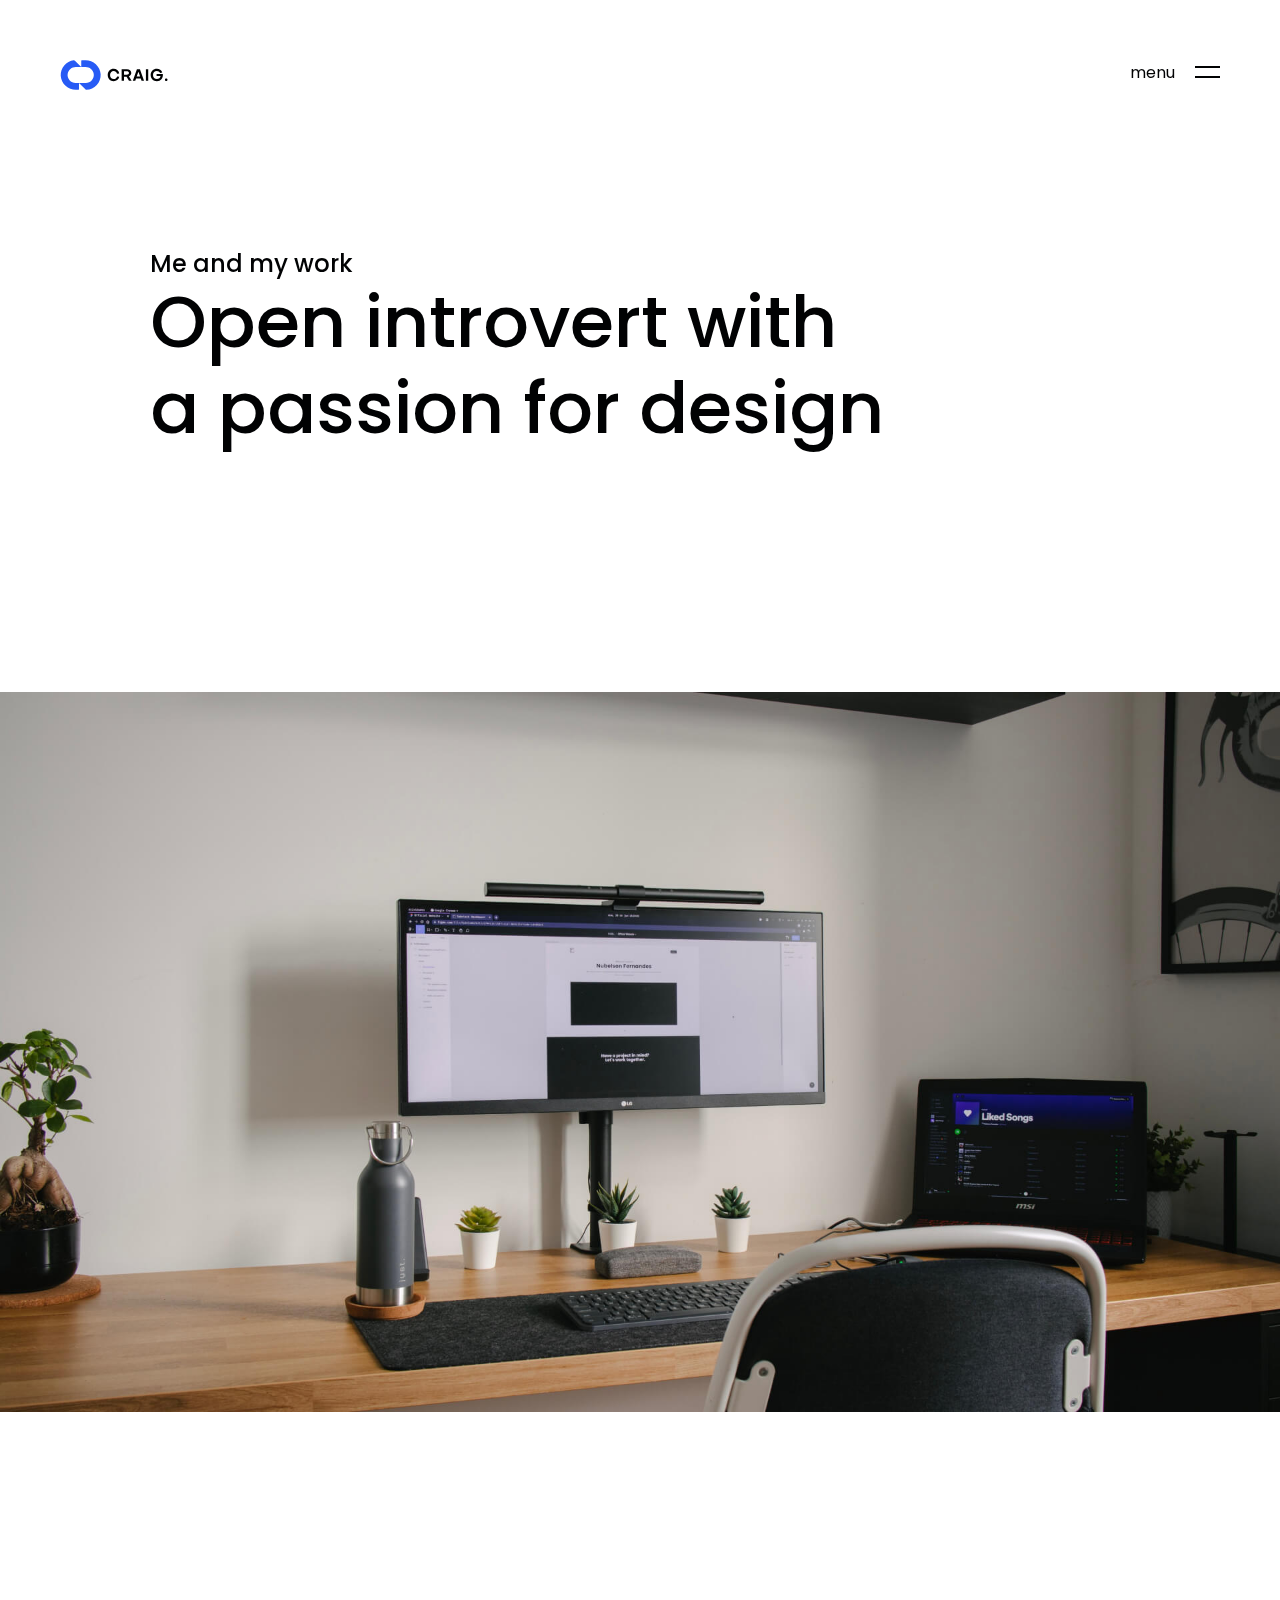
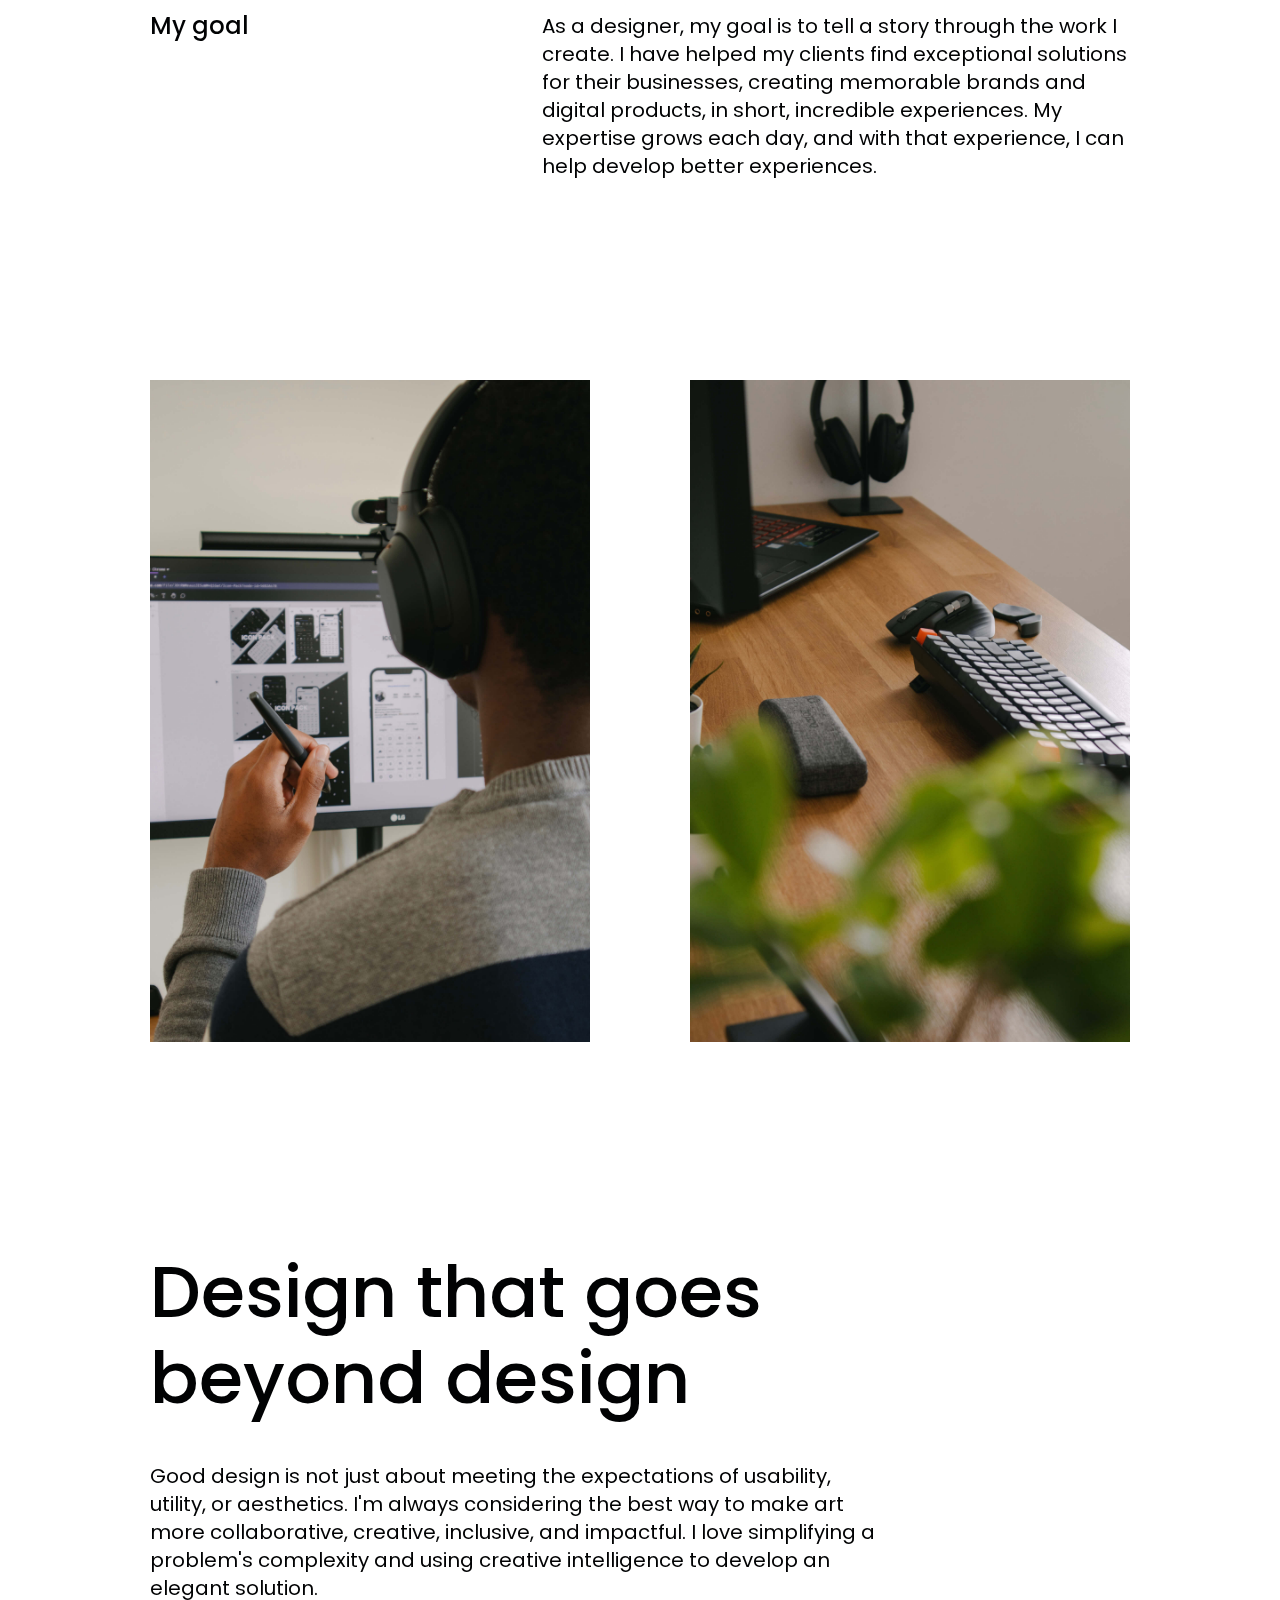
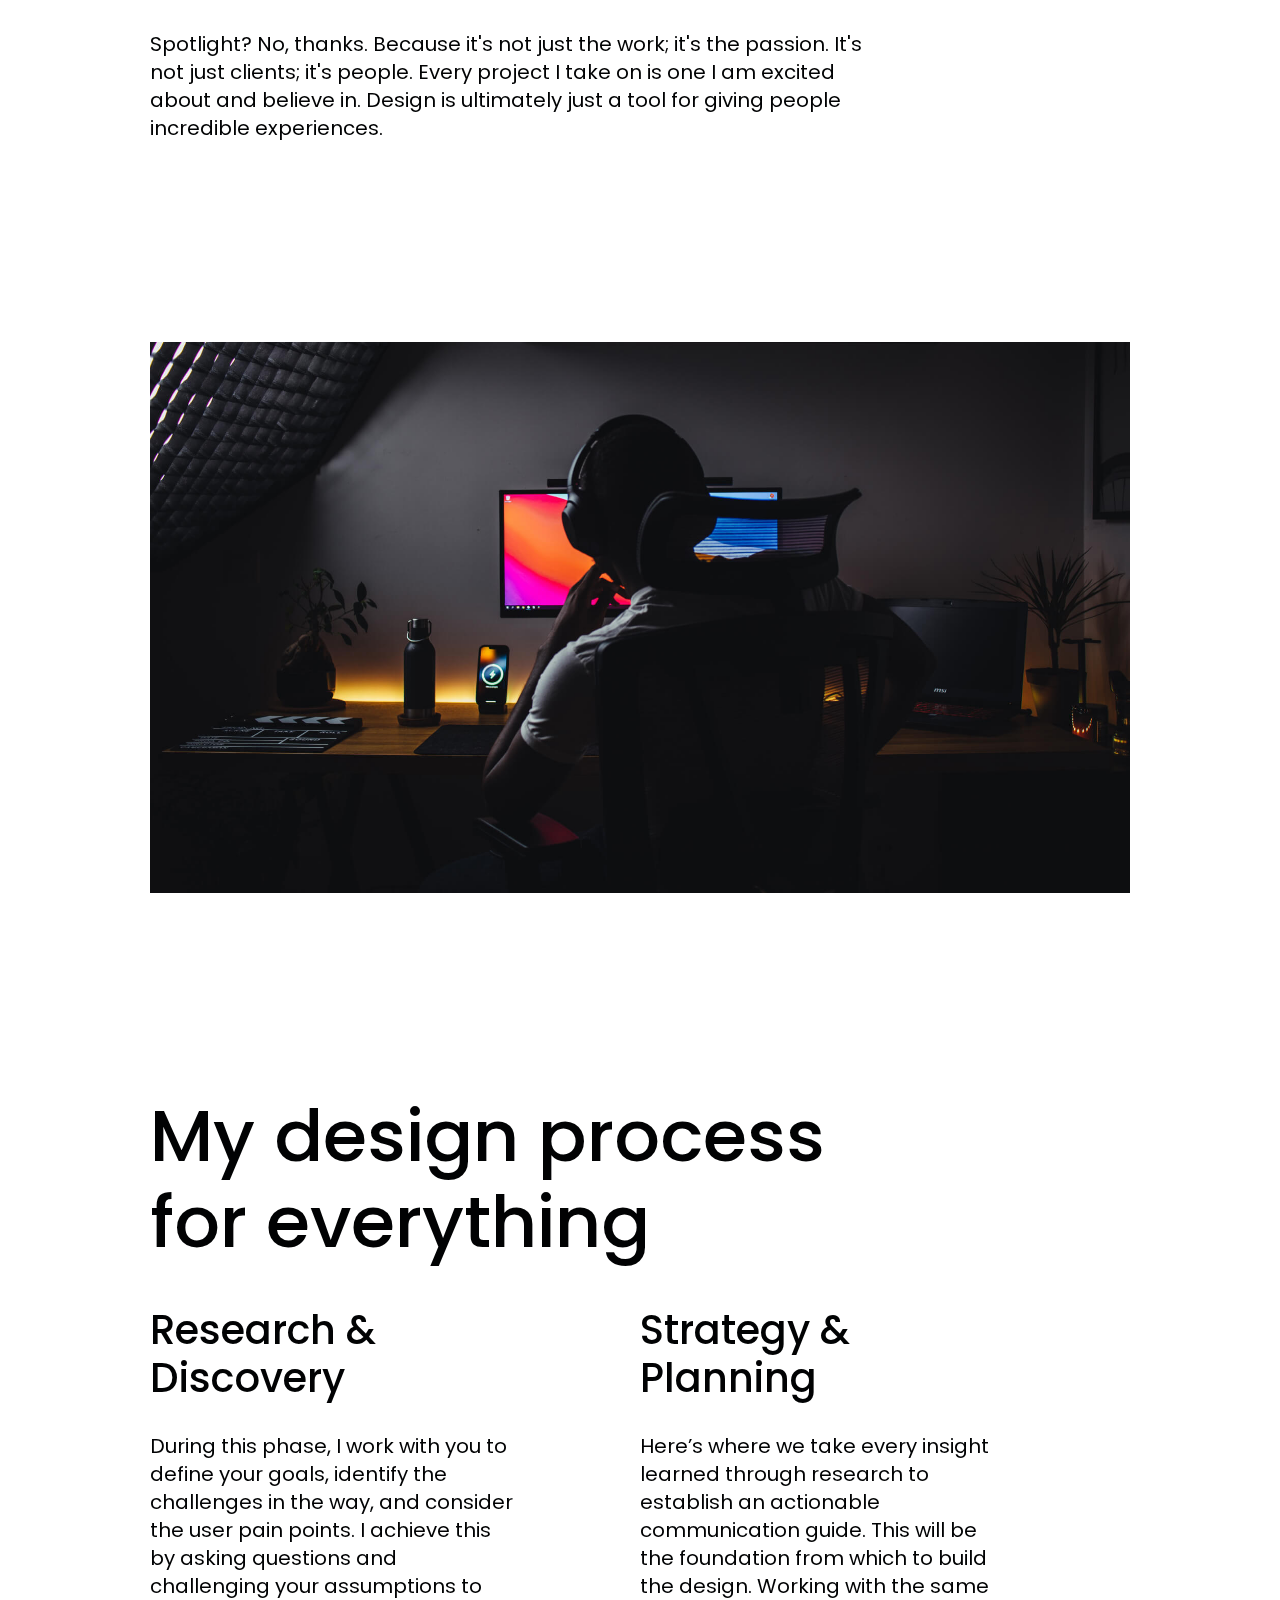
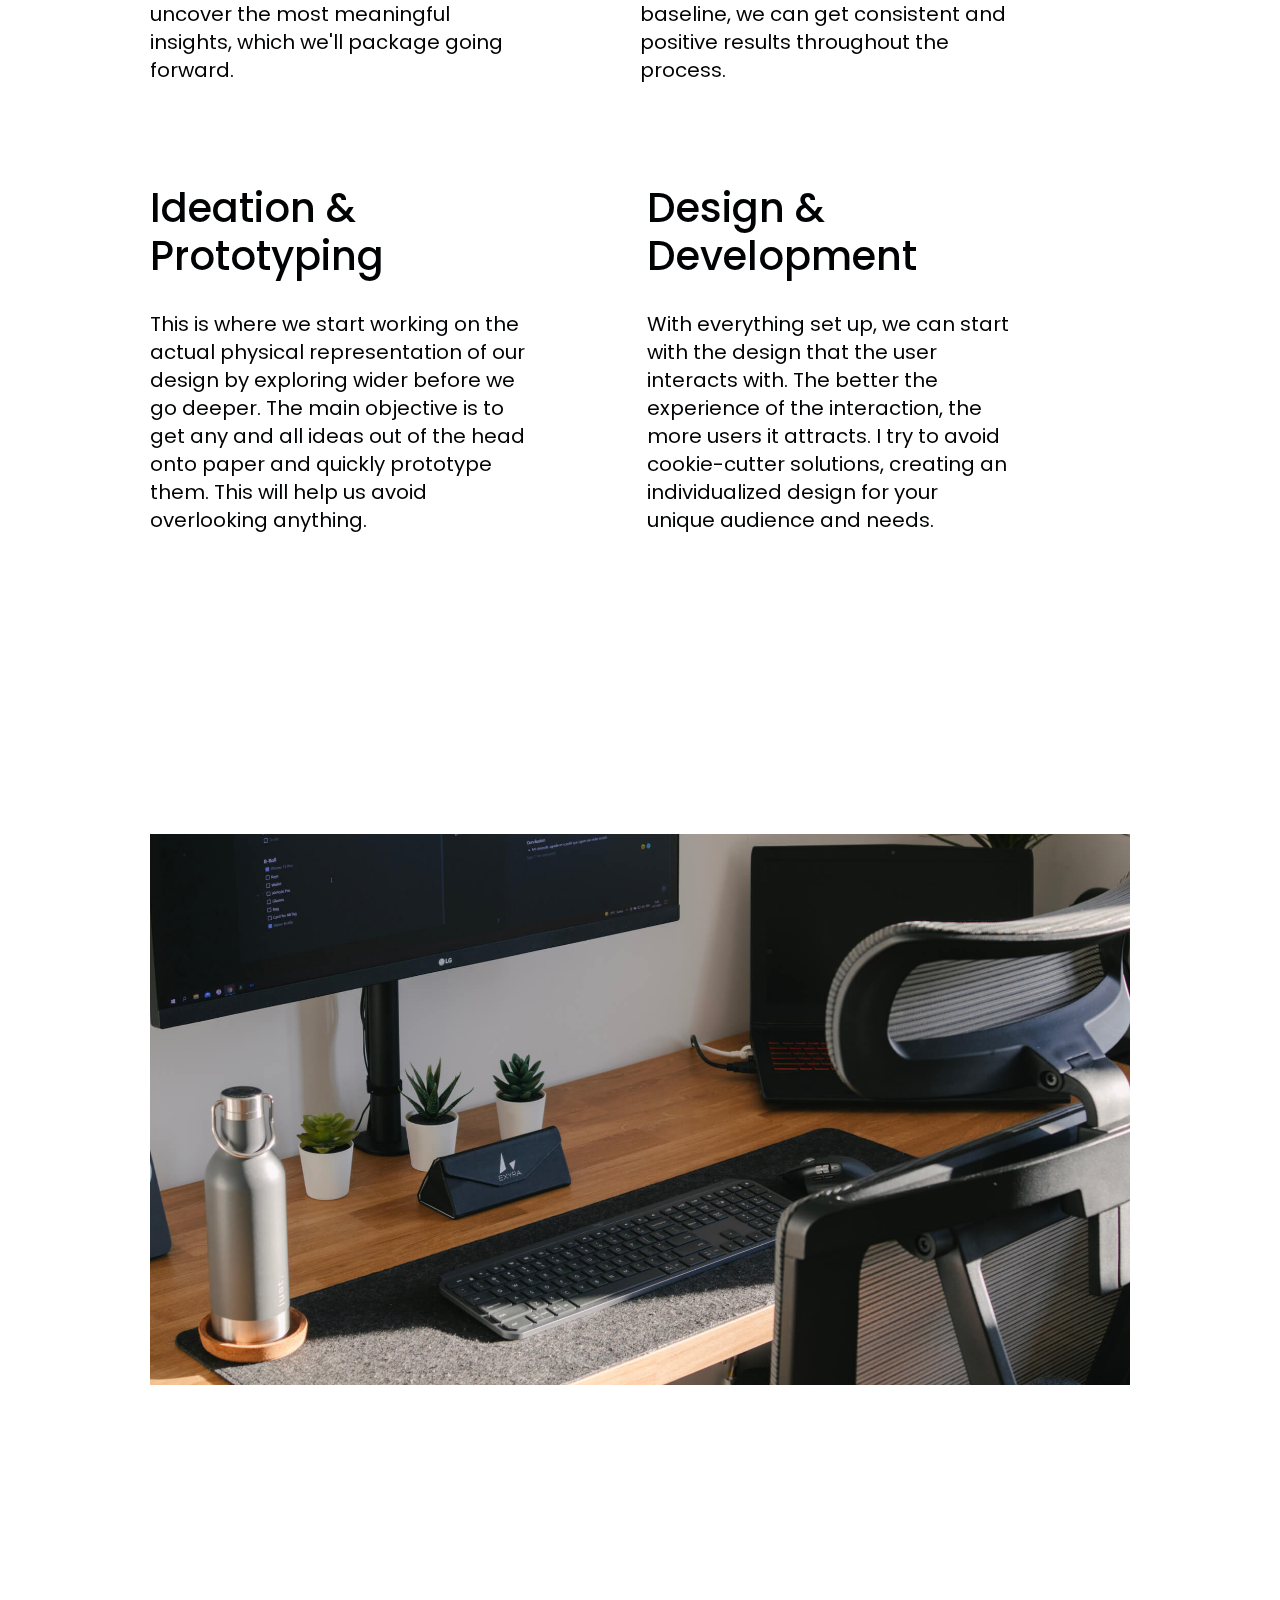
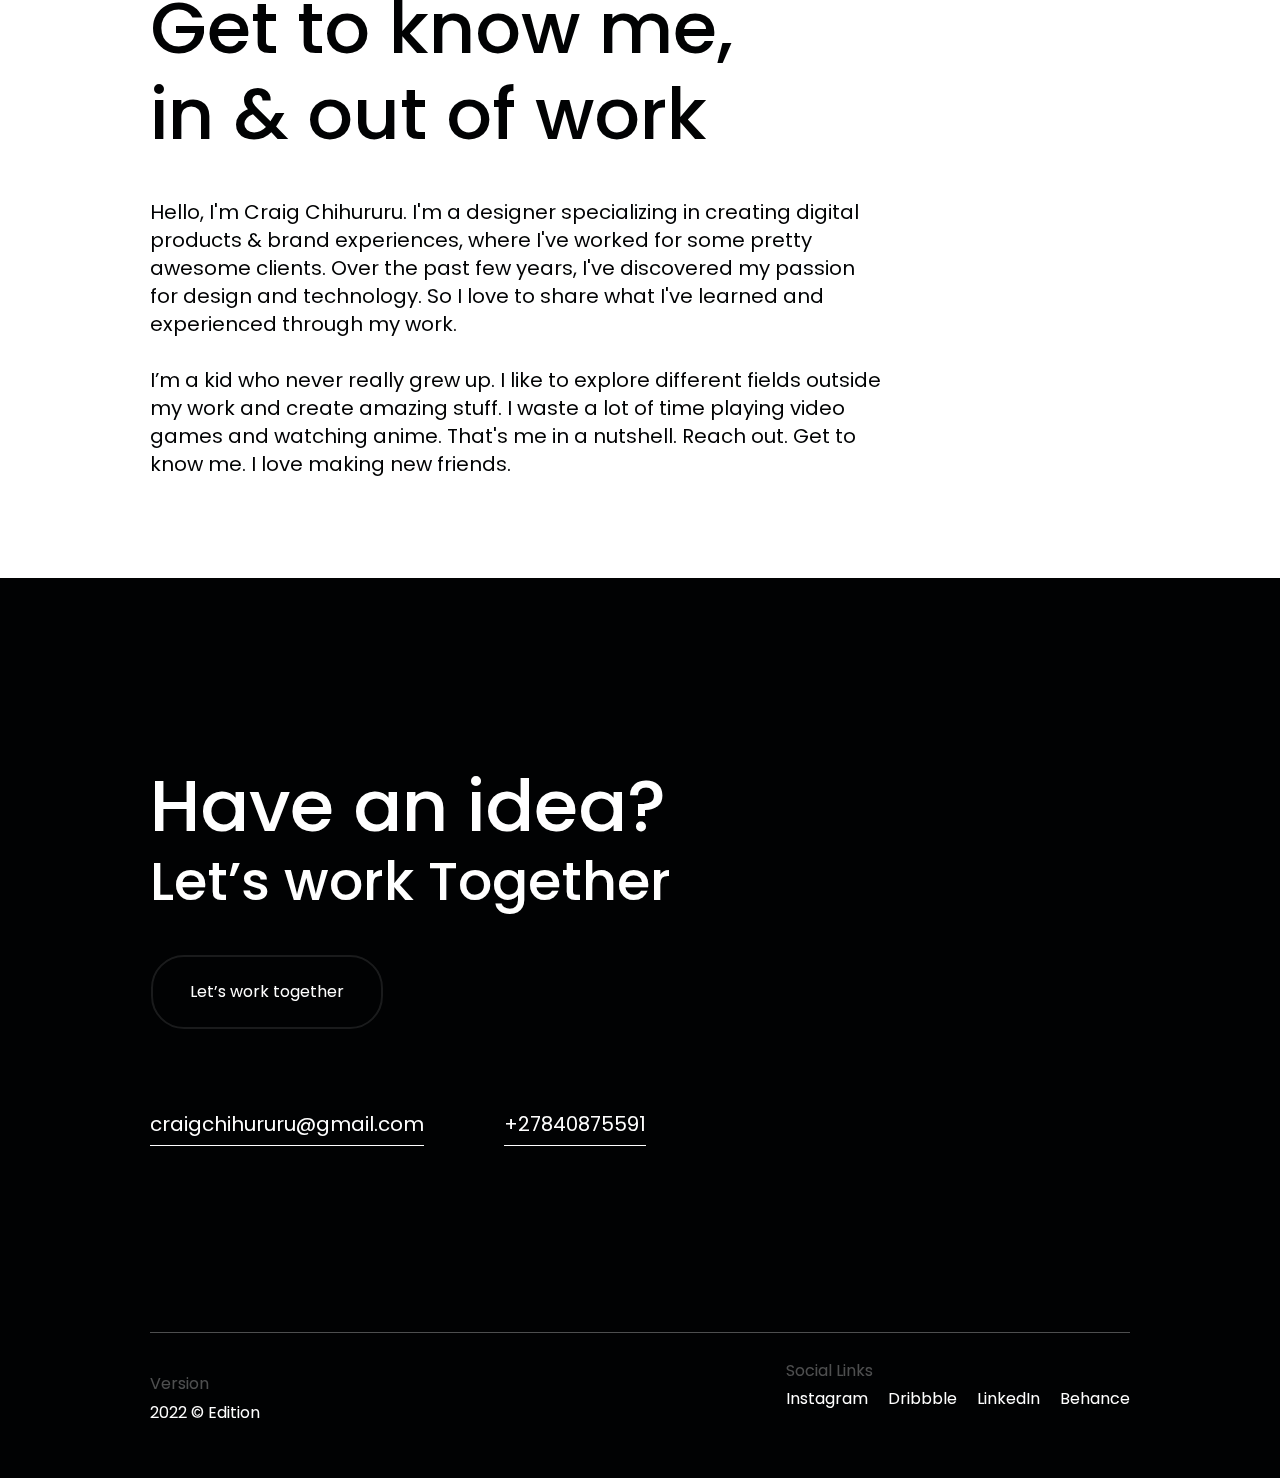
==== commit c2bc91ce: "initial" ====
--- a/about.html
+++ b/about.html
@@ -5,10 +5,12 @@
     <meta charset="UTF-8">
     <meta http-equiv="X-UA-Compatible" content="IE=edge">
     <meta name="viewport" content="width=device-width, initial-scale=1.0">
+    <link rel="shortcut icon" type="image/png" sizes="32x32" href="/img/icon-32x32.png">
+    <link rel="shortcut icon" type="image/png" sizes="16x16" href="/img/icon-16x16.png">
     <title>About - Craig Chihururu</title>
 
     <meta name="description"
-        content="Helping brands thrive in the digital world. Located in The Netherlands. Delivering tailor-made digital designs and building interactive websites from scratch. © Code by Dennis">
+        content="Open introvert motivated by empathy and devoted to creativity. I’m here to help with the difficult decisions to create brands and products that connect with people.">
     <meta property="og:title" content="Craig Chihururu">
     <meta property="og:type" content="website">
 
@@ -28,23 +30,11 @@
         <nav class="menu-section">
             <div class="menu-logo">
                 <div class="cr-logo">
-                    <div class="p-05">
-                        <a href="/">
-                            <svg width="485" height="136" viewBox="0 0 485 136" fill="none"
-                                xmlns="http://www.w3.org/2000/svg">
-                                <path
-                                    d="M32.3389 63.2583C33.687 54.4469 38.1898 46.4196 45.0151 40.6596C51.8404 34.8996 60.5269 31.7963 69.4697 31.923H94.0857L65.3844 3.31923C64.7209 2.63811 63.9101 2.11685 63.0139 1.79532C62.1177 1.47378 61.1598 1.36037 60.2129 1.46377C43.3505 3.46409 27.8723 11.75 16.8882 24.6567C5.90407 37.5634 0.227845 54.1344 1.00002 71.0407C2.1376 88.5166 9.95868 104.892 22.8514 116.791C35.7441 128.691 52.7259 135.208 70.2971 135H81.1572C81.8429 135 82.5006 134.728 82.9855 134.245C83.4704 133.762 83.7429 133.106 83.7429 132.423V104.077H68.2286C63.0726 104.077 57.976 102.98 53.2799 100.859C48.5838 98.7375 44.3966 95.6407 40.9986 91.7761C37.6006 87.9114 35.0703 83.368 33.5768 78.4498C32.0833 73.5316 31.6612 68.3522 32.3389 63.2583ZM112.858 0.99994H96.6714C95.9857 0.99994 95.328 1.27147 94.8431 1.75474C94.3582 2.23801 94.0857 2.89342 94.0857 3.57686V31.923H113.53C122.473 31.7963 131.16 34.8996 137.985 40.6596C144.81 46.4196 149.313 54.4469 150.661 63.2583C151.339 68.3522 150.917 73.5316 149.423 78.4498C147.93 83.368 145.399 87.9114 142.001 91.7761C138.603 95.6407 134.416 98.7375 129.72 100.859C125.024 102.98 119.927 104.077 114.771 104.077H83.7429L112.858 133.093C113.458 133.699 114.175 134.176 114.967 134.495C115.758 134.814 116.607 134.968 117.461 134.948C126.337 134.605 135.057 132.511 143.117 128.789C151.176 125.067 158.416 119.79 164.417 113.263C170.418 106.736 175.062 99.0879 178.08 90.7616C181.098 82.4353 182.43 73.5955 182 64.753C180.838 47.3318 173.024 31.016 160.164 19.1587C147.305 7.30143 130.376 0.803338 112.858 0.99994Z"
-                                    fill="var(--blue)" />
-                                <path fill-rule="evenodd" clip-rule="evenodd"
-                                    d="M256.193 74.4288L266.287 76.1281L266.044 77.2504C263.67 88.1878 253.119 96 241.089 96C225.36 96 213.929 84.202 214 67.9975C214.002 51.8016 225.355 40 241.089 40C253.155 40 263.682 48.2013 266.046 59.5394L266.288 60.7047L256.078 61.9603L255.853 61.0132C254.286 54.4212 248.127 49.5682 241.159 49.5682C231.517 49.5682 224.598 57.1448 224.598 68C224.598 78.8521 231.585 86.4318 241.159 86.4318C248.003 86.4318 254.17 81.7703 255.933 75.3748L256.193 74.4288ZM277.136 94.2251V41.7749H301.132C312.444 41.7749 320.91 48.6998 320.91 58.8414C320.91 65.595 316.337 71.4607 309.894 73.7406L322.551 94.2251H310.352L299.457 75.411H287.733V94.2251H277.136ZM307.569 53.1093C305.813 51.7652 303.252 50.9881 300.148 50.9881H287.733V66.4108H300.148C306.313 66.4108 310.312 63.0182 310.312 58.8414C310.312 56.3435 309.294 54.4293 307.569 53.1093ZM360.093 41.7749L378.575 94.2251H367.341L363.757 83.5756H342.537L339.022 94.2251H327.781L346.337 41.7749H360.093ZM353.215 53.4412L345.411 75.0724H361.018L353.215 53.4412ZM397.693 41.7749V94.2251H387.095V41.7749H397.693ZM453.484 72.8505L435.578 72.7798V63.9259H463.948L464.026 64.9333C464.713 73.8471 462.256 81.6225 457.416 87.1805C452.571 92.7436 445.412 96 436.87 96C420.543 96 408.727 84.2377 408.727 68C408.727 51.7624 420.543 40 436.87 40C447.91 40 457.895 46.3821 460.813 55.451L461.161 56.5316L451.38 59.3159L451.036 58.3627C449.254 53.4128 443.401 49.5682 436.87 49.5682C431.698 49.5682 427.328 51.4841 424.25 54.7096C421.169 57.9377 419.325 62.5377 419.325 68C419.325 78.7176 426.745 86.4318 437.011 86.4318C445.719 86.4318 452.584 80.5179 453.484 72.8505Z"
-                                    fill="currentcolor" />
-                                <path fill-rule="evenodd" clip-rule="evenodd"
-                                    d="M479.209 95.2762C475.882 95.2762 473.418 92.8102 473.418 89.4982C473.418 87.8433 474.012 86.383 475.07 85.3365C476.126 84.2921 477.584 83.7202 479.209 83.7202C480.834 83.7202 482.292 84.2921 483.348 85.3365C484.407 86.383 485 87.8433 485 89.4982C485 92.8102 482.537 95.2762 479.209 95.2762Z"
-                                    fill="currentcolor" />
+                    <a href="/">
+                        <svg class="svgsprite">
+                                <use xlink:href="/img/svg/logo.svg?2#logo"></use>
                             </svg>
-
-                        </a>
-                    </div>
+                    </a>
                 </div>
             </div>
             <div class="menu-toggle">
@@ -164,17 +154,8 @@
                 <div class="nav-container">
                     <div class="cr-logo">
                         <a href="/">
-                            <svg width="485" height="136" viewBox="0 0 485 136" fill="none"
-                                xmlns="http://www.w3.org/2000/svg">
-                                <path
-                                    d="M32.3389 63.2583C33.687 54.4469 38.1898 46.4196 45.0151 40.6596C51.8404 34.8996 60.5269 31.7963 69.4697 31.923H94.0857L65.3844 3.31923C64.7209 2.63811 63.9101 2.11685 63.0139 1.79532C62.1177 1.47378 61.1598 1.36037 60.2129 1.46377C43.3505 3.46409 27.8723 11.75 16.8882 24.6567C5.90407 37.5634 0.227845 54.1344 1.00002 71.0407C2.1376 88.5166 9.95868 104.892 22.8514 116.791C35.7441 128.691 52.7259 135.208 70.2971 135H81.1572C81.8429 135 82.5006 134.728 82.9855 134.245C83.4704 133.762 83.7429 133.106 83.7429 132.423V104.077H68.2286C63.0726 104.077 57.976 102.98 53.2799 100.859C48.5838 98.7375 44.3966 95.6407 40.9986 91.7761C37.6006 87.9114 35.0703 83.368 33.5768 78.4498C32.0833 73.5316 31.6612 68.3522 32.3389 63.2583ZM112.858 0.99994H96.6714C95.9857 0.99994 95.328 1.27147 94.8431 1.75474C94.3582 2.23801 94.0857 2.89342 94.0857 3.57686V31.923H113.53C122.473 31.7963 131.16 34.8996 137.985 40.6596C144.81 46.4196 149.313 54.4469 150.661 63.2583C151.339 68.3522 150.917 73.5316 149.423 78.4498C147.93 83.368 145.399 87.9114 142.001 91.7761C138.603 95.6407 134.416 98.7375 129.72 100.859C125.024 102.98 119.927 104.077 114.771 104.077H83.7429L112.858 133.093C113.458 133.699 114.175 134.176 114.967 134.495C115.758 134.814 116.607 134.968 117.461 134.948C126.337 134.605 135.057 132.511 143.117 128.789C151.176 125.067 158.416 119.79 164.417 113.263C170.418 106.736 175.062 99.0879 178.08 90.7616C181.098 82.4353 182.43 73.5955 182 64.753C180.838 47.3318 173.024 31.016 160.164 19.1587C147.305 7.30143 130.376 0.803338 112.858 0.99994Z"
-                                    fill="var(--blue)" />
-                                <path fill-rule="evenodd" clip-rule="evenodd"
-                                    d="M256.193 74.4288L266.287 76.1281L266.044 77.2504C263.67 88.1878 253.119 96 241.089 96C225.36 96 213.929 84.202 214 67.9975C214.002 51.8016 225.355 40 241.089 40C253.155 40 263.682 48.2013 266.046 59.5394L266.288 60.7047L256.078 61.9603L255.853 61.0132C254.286 54.4212 248.127 49.5682 241.159 49.5682C231.517 49.5682 224.598 57.1448 224.598 68C224.598 78.8521 231.585 86.4318 241.159 86.4318C248.003 86.4318 254.17 81.7703 255.933 75.3748L256.193 74.4288ZM277.136 94.2251V41.7749H301.132C312.444 41.7749 320.91 48.6998 320.91 58.8414C320.91 65.595 316.337 71.4607 309.894 73.7406L322.551 94.2251H310.352L299.457 75.411H287.733V94.2251H277.136ZM307.569 53.1093C305.813 51.7652 303.252 50.9881 300.148 50.9881H287.733V66.4108H300.148C306.313 66.4108 310.312 63.0182 310.312 58.8414C310.312 56.3435 309.294 54.4293 307.569 53.1093ZM360.093 41.7749L378.575 94.2251H367.341L363.757 83.5756H342.537L339.022 94.2251H327.781L346.337 41.7749H360.093ZM353.215 53.4412L345.411 75.0724H361.018L353.215 53.4412ZM397.693 41.7749V94.2251H387.095V41.7749H397.693ZM453.484 72.8505L435.578 72.7798V63.9259H463.948L464.026 64.9333C464.713 73.8471 462.256 81.6225 457.416 87.1805C452.571 92.7436 445.412 96 436.87 96C420.543 96 408.727 84.2377 408.727 68C408.727 51.7624 420.543 40 436.87 40C447.91 40 457.895 46.3821 460.813 55.451L461.161 56.5316L451.38 59.3159L451.036 58.3627C449.254 53.4128 443.401 49.5682 436.87 49.5682C431.698 49.5682 427.328 51.4841 424.25 54.7096C421.169 57.9377 419.325 62.5377 419.325 68C419.325 78.7176 426.745 86.4318 437.011 86.4318C445.719 86.4318 452.584 80.5179 453.484 72.8505Z"
-                                    fill="currentcolor" />
-                                <path fill-rule="evenodd" clip-rule="evenodd"
-                                    d="M479.209 95.2762C475.882 95.2762 473.418 92.8102 473.418 89.4982C473.418 87.8433 474.012 86.383 475.07 85.3365C476.126 84.2921 477.584 83.7202 479.209 83.7202C480.834 83.7202 482.292 84.2921 483.348 85.3365C484.407 86.383 485 87.8433 485 89.4982C485 92.8102 482.537 95.2762 479.209 95.2762Z"
-                                    fill="currentcolor" />
+                            <svg class="svgsprite">
+                                <use xlink:href="/img/svg/logo.svg?2#logo"></use>
                             </svg>
                         </a>
                     </div>
--- a/css/main.css
+++ b/css/main.css
@@ -86,8 +86,8 @@
 }
 
 .cr-logo svg{
-    width: 200px;
-    height: 38px;
+    width: 108px;
+    height: 30px;
 }
 
 @media (min-width:360px) {
@@ -298,10 +298,6 @@
     padding-bottom: 40px;
 }
 
-.menu-container .social-links {
-    transform: translateX(-20px);
-}
-
 .menu-items-header {
     margin-bottom: 20px;
     opacity: 0.3;
@@ -562,6 +558,10 @@
     .footer-item-header.center {
         text-align: center;
     }
+
+    .social-links{
+        justify-content: space-between;
+    }
 }
 
 @media (min-width:1024px) {
@@ -595,10 +595,6 @@
         text-align: left;
     }
 
-    .footer .social-links {
-        transform: translateX(-20px);
-    }
-
     .edition {
         padding: 20px 0px;
     }
@@ -615,11 +611,6 @@
 
     .edition {
         padding: 0px;
-    }
-
-    .footer .social-links,
-    .menu-container .social-links {
-        transform: translateX(0px);
     }
 
     .social-link {
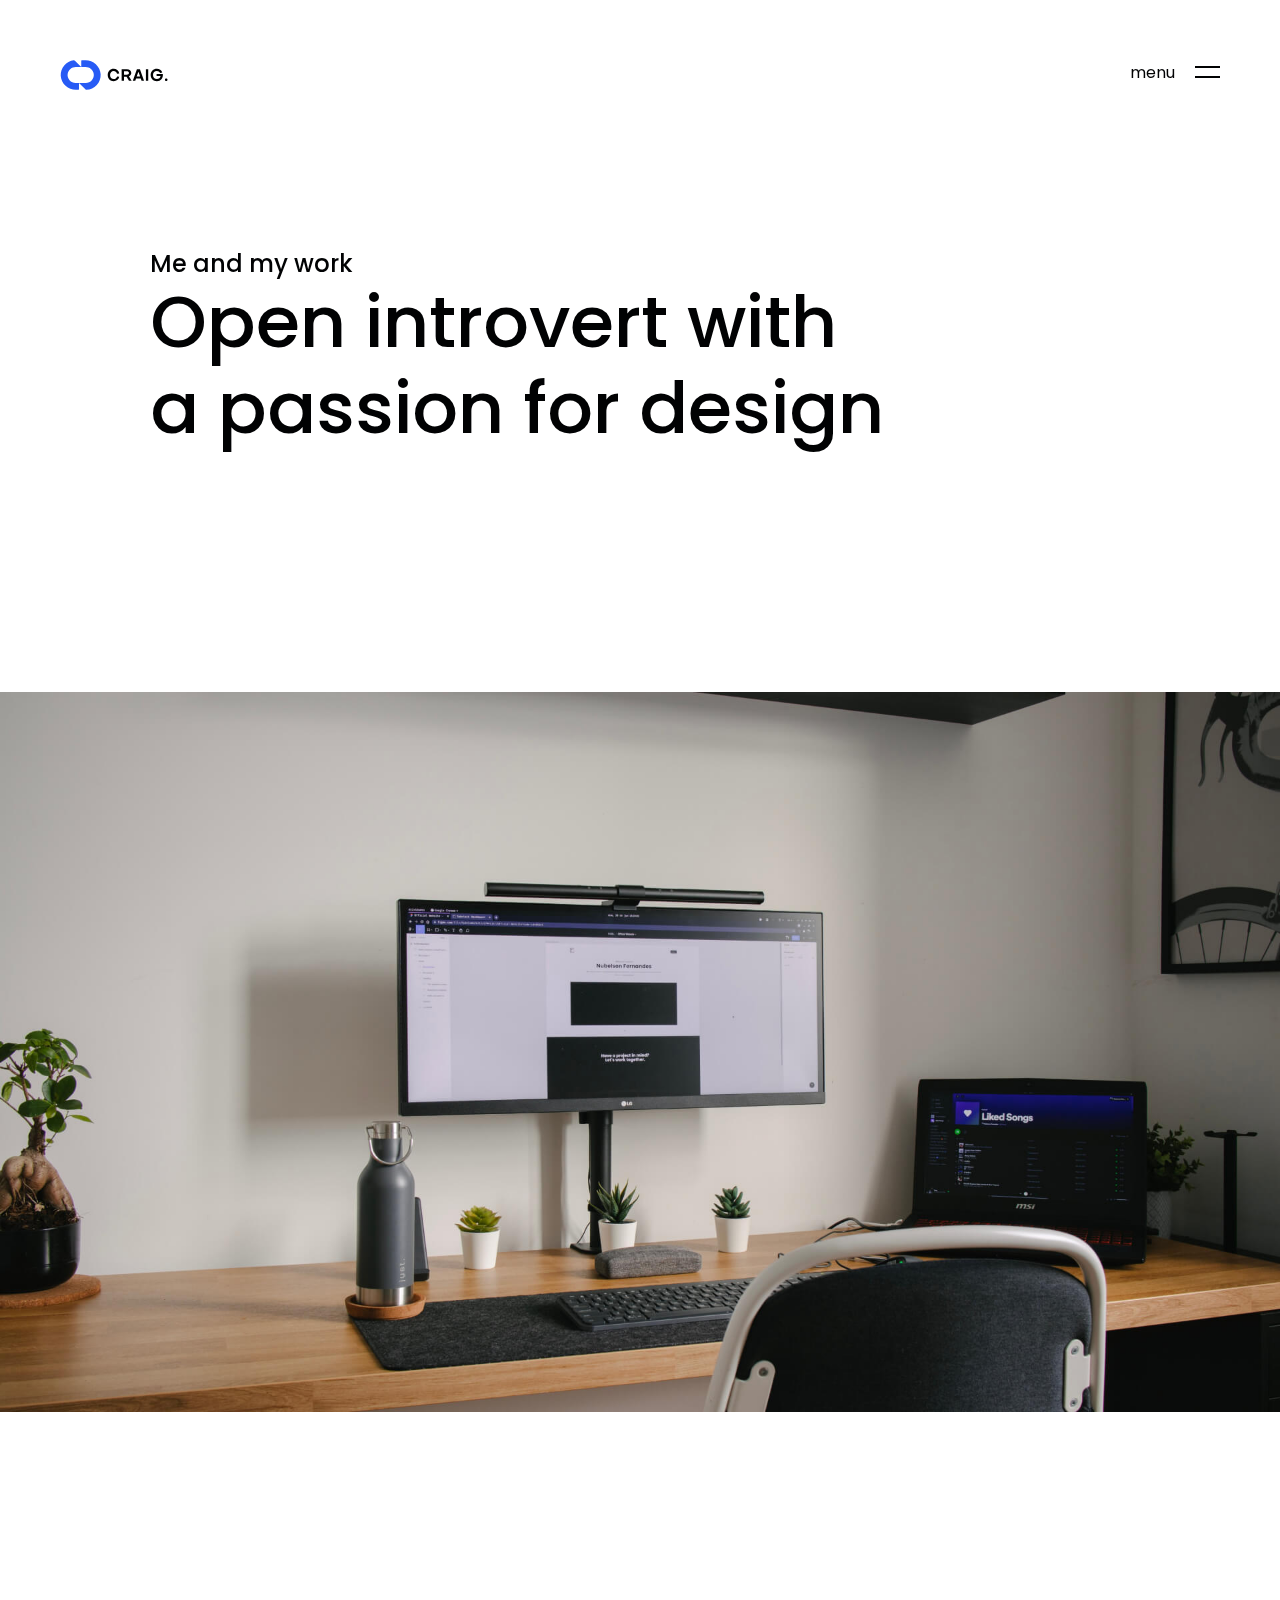
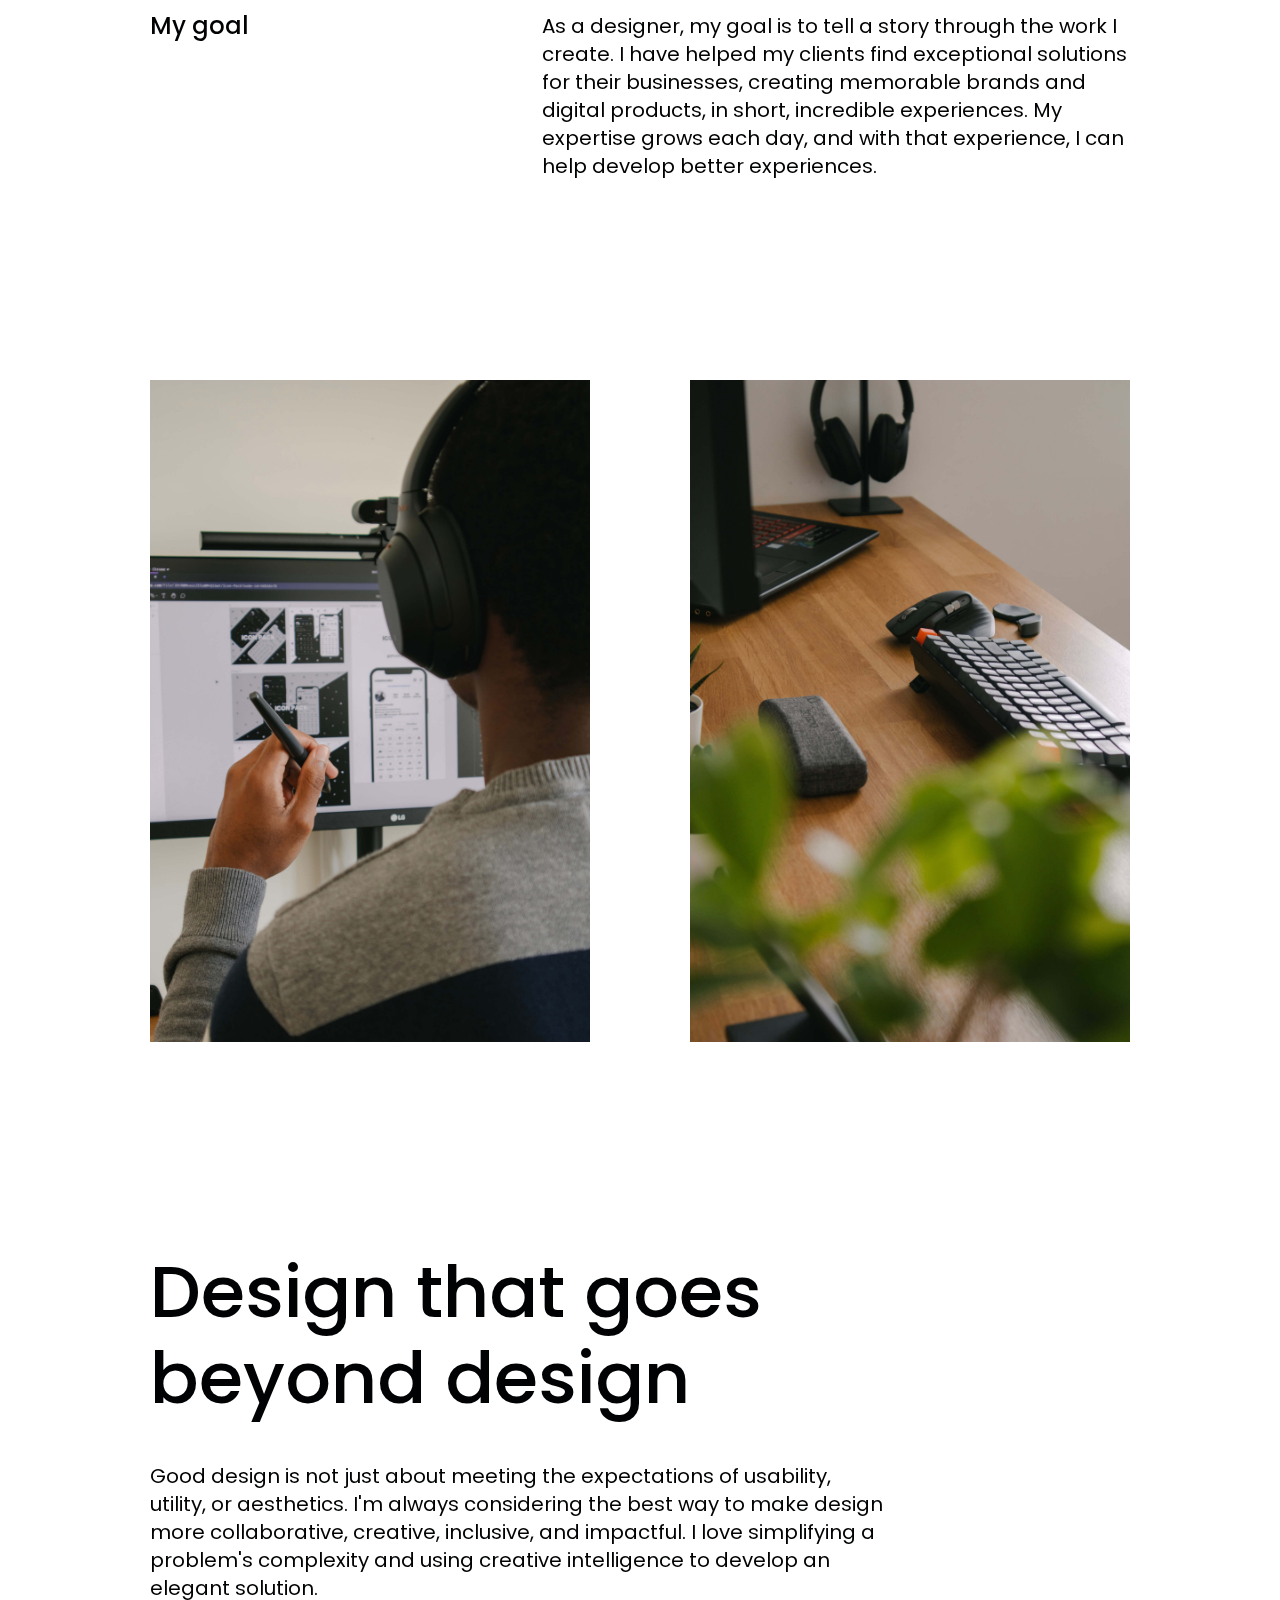
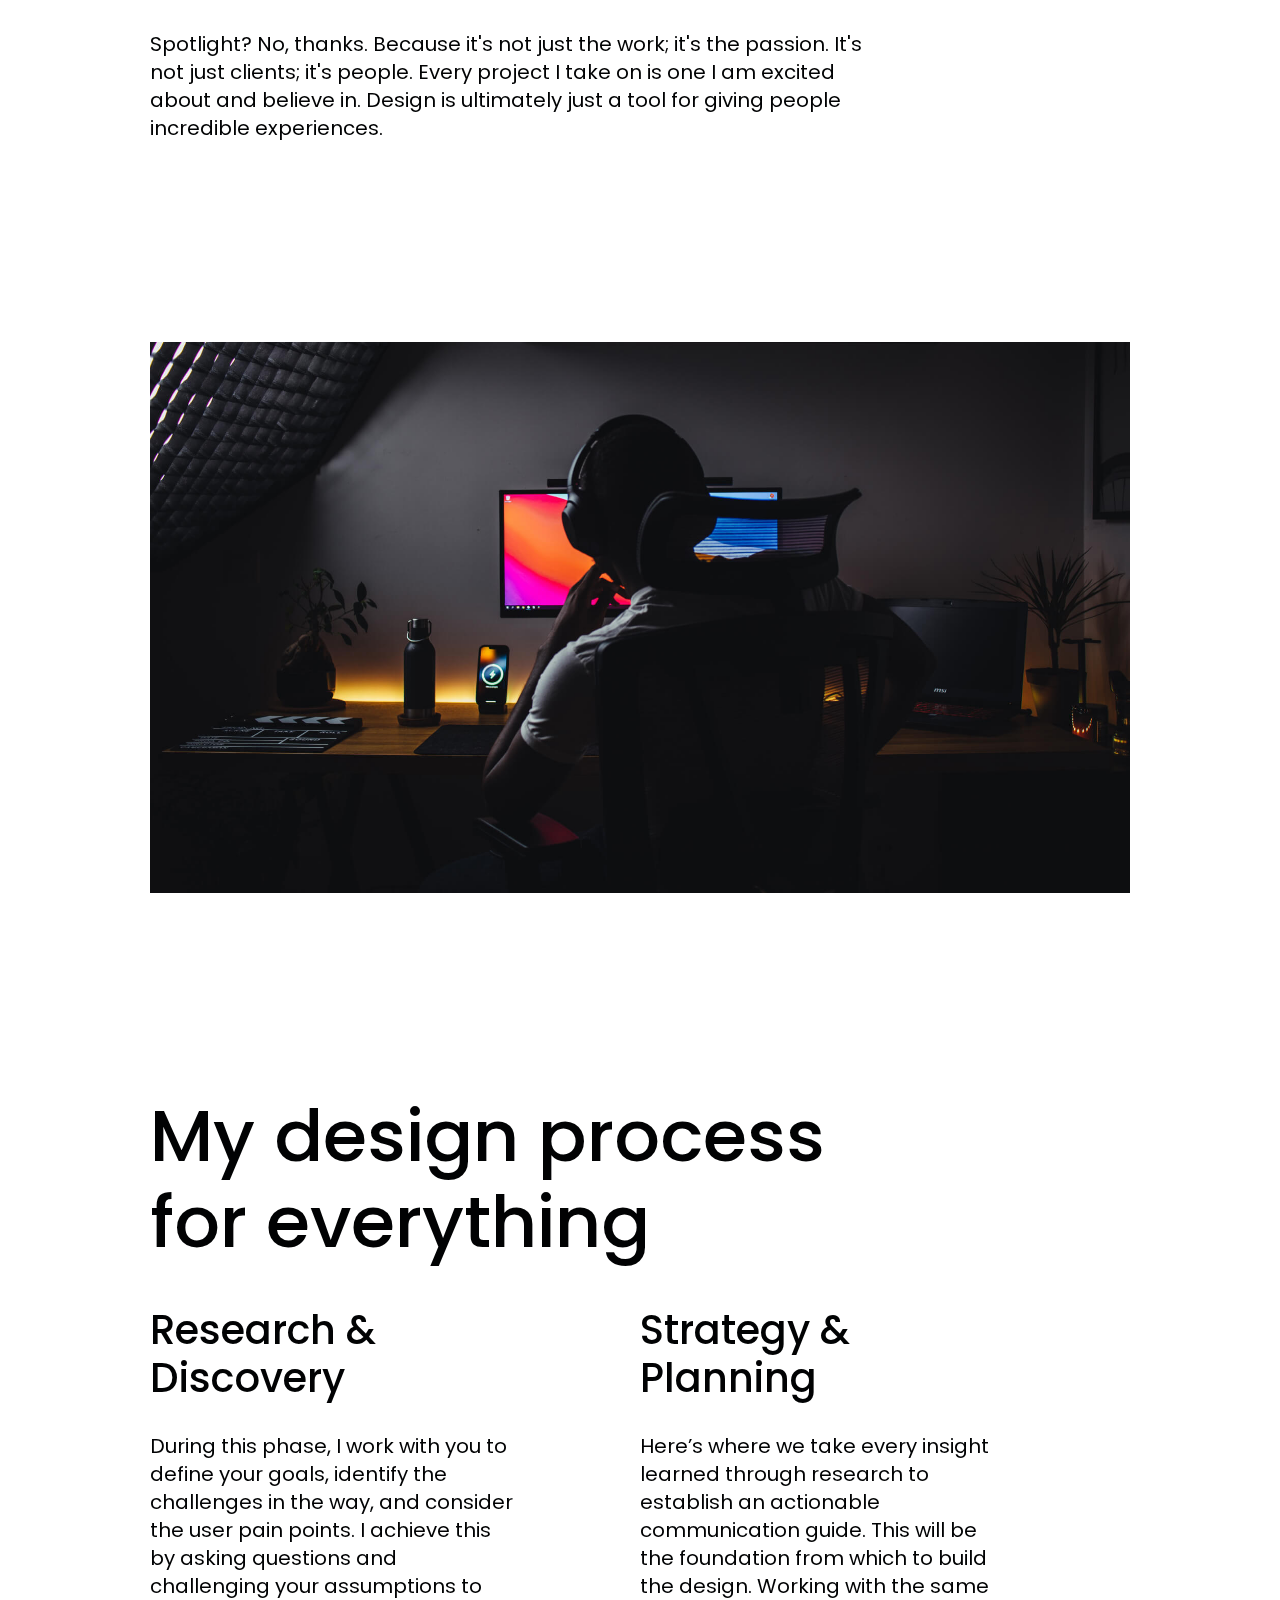
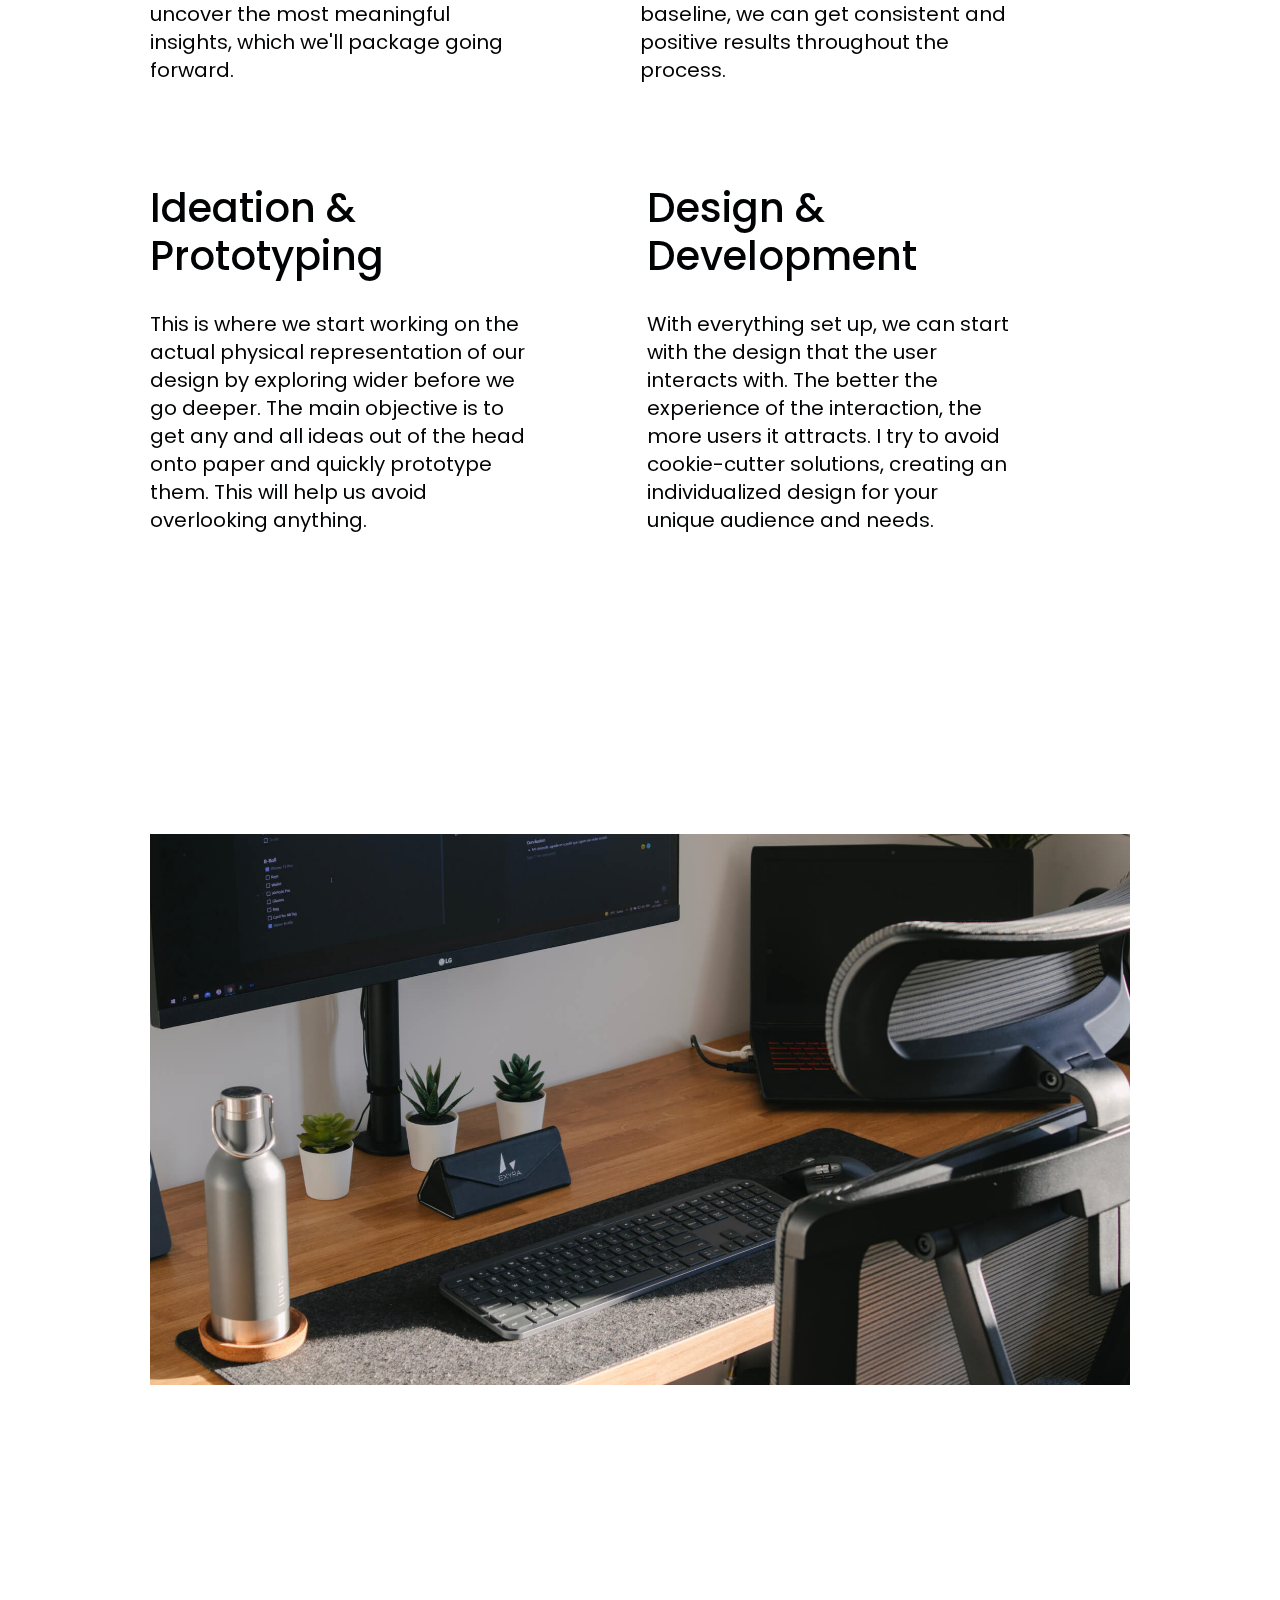
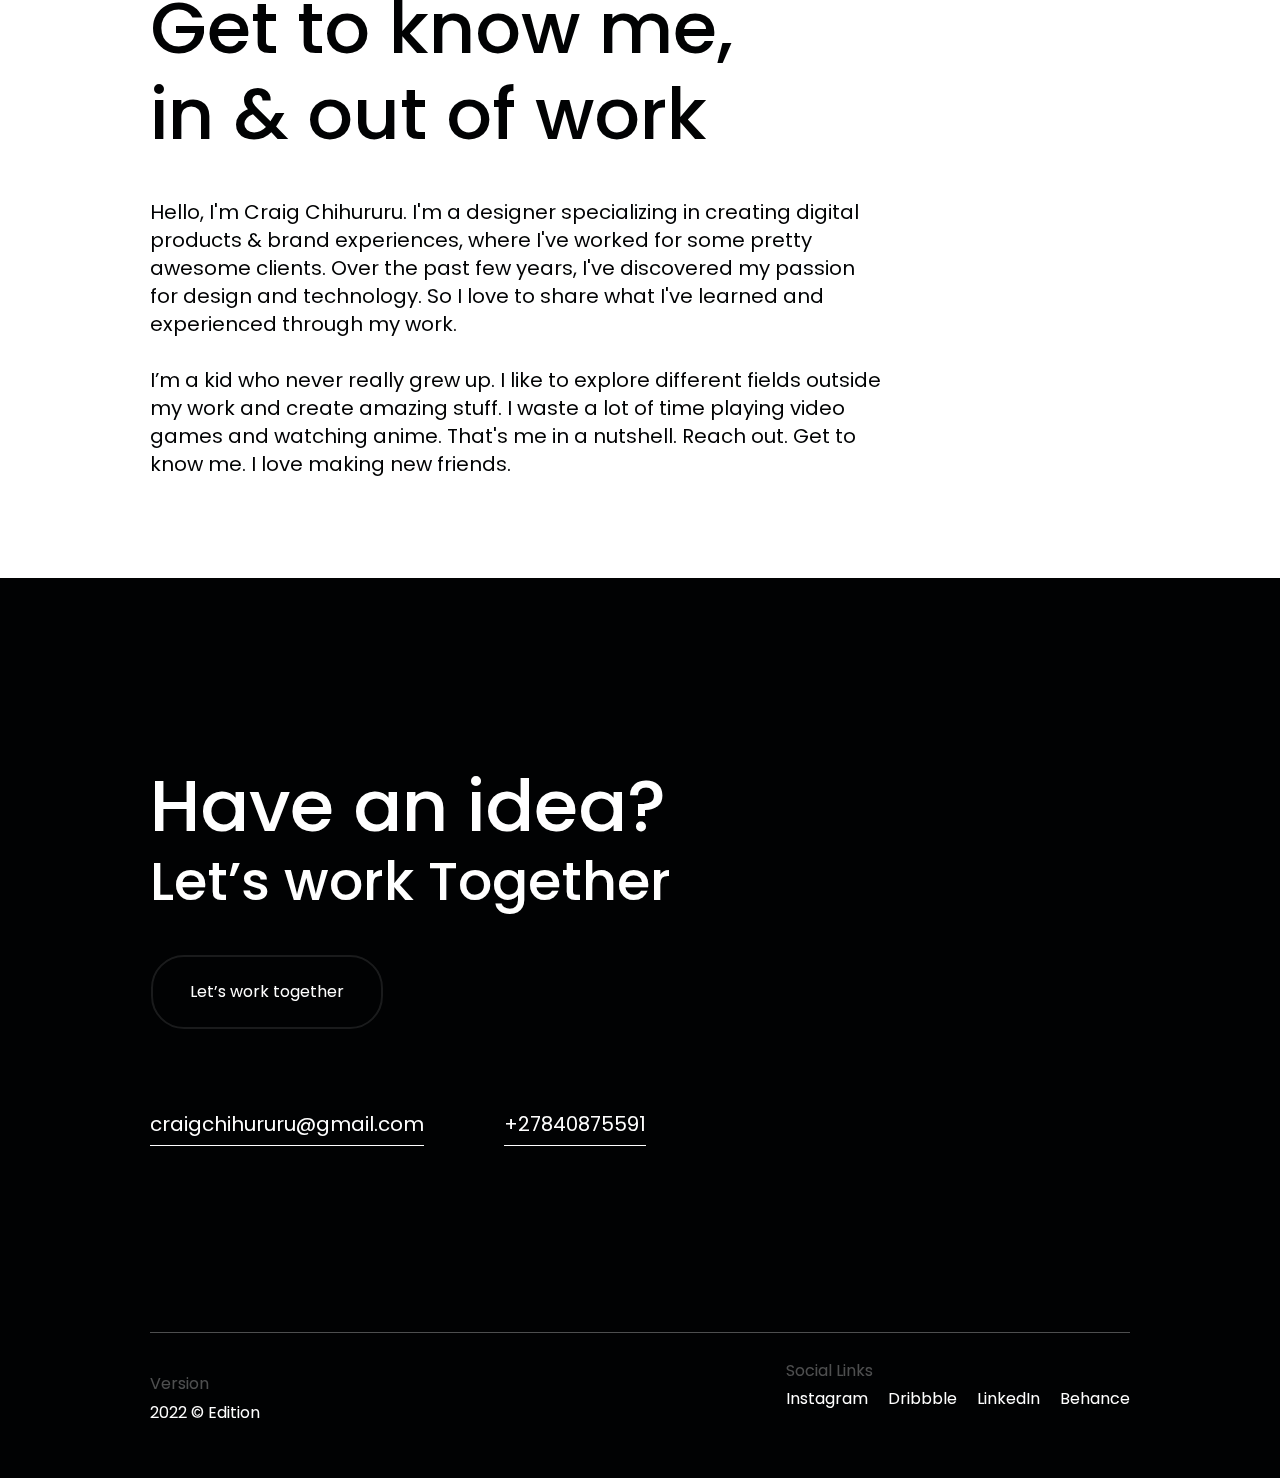
==== commit 35e737b5: "copy replacement" ====
--- a/about.html
+++ b/about.html
@@ -20,14 +20,14 @@
     <link href="https://fonts.googleapis.com/css2?family=Poppins:wght@400;500;600&display=swap" rel="stylesheet">
 
     <!-- Custome Style -->
-    <link rel="stylesheet" href="/css/main.css">
-    <link rel="stylesheet" href="/css/smooth-scroll.css">
+    <link rel="stylesheet" href="/css/main.min.css">
+    <link rel="stylesheet" href="/css/smooth-scroll.min.css">
 
 </head>
 
 <body>
     <div class="content-wrap">
-        <nav class="menu-section">
+        <nav class="menu-section intro-nav">
             <div class="menu-logo">
                 <div class="cr-logo">
                     <a href="/">
@@ -55,7 +55,7 @@
                                 <div class="menu-items-header p-05 lh-100">Menu</div>
                                 <ul role="list" class="menu-links">
                                     <li class="menu-item h-02 lh-100">
-                                        <a href="/index.html" class="text-item">
+                                        <a href="/" class="text-item">
                                             <span class="text-item-title">
                                                 <span data-text="Home">Home</span>
                                             </span>
@@ -150,7 +150,7 @@
         </div>
 
         <main class="scroll-wrap">
-            <div class="nav-section">
+            <div class="nav-section intro-nav">
                 <div class="nav-container">
                     <div class="cr-logo">
                         <a href="/">
@@ -170,7 +170,7 @@
 
             <Section class="section">
                 <div class="container">
-                    <div class="header sized">
+                    <div class="header intro-header sized">
                         <h1 class="h-04">Me and my work</h1>
                         <h2 class="h-01">Open introvert with a passion for design</h2>
                     </div>
@@ -178,7 +178,7 @@
             </Section>
 
             <Section class="section screenshot">
-                <div class="screenshot-preview" data-parallax="true">
+                <div class="screenshot-preview intro-body" data-parallax="true">
                     <img src="/img/main/main.jpg" alt="">
                 </div>
             </Section>
@@ -227,7 +227,7 @@
                         <div class="description-text">
                             <p class="p-04">
                                 Good design is not just about meeting the expectations of usability,
-                                utility, or aesthetics. I'm always considering the best way to make art more
+                                utility, or aesthetics. I'm always considering the best way to make design more
                                 collaborative, creative, inclusive, and impactful. I love simplifying a problem's
                                 complexity and using creative intelligence to develop an elegant solution.
                                 <br><br>
@@ -440,8 +440,8 @@
     <script src="https://cdnjs.cloudflare.com/ajax/libs/jquery/3.6.0/jquery.min.js"
         referrerpolicy="no-referrer"></script>
 
-    <script src="/js/smooth-scroll.js"></script>
-    <script src="/js/main.js"></script>
+    <script src="/js/smooth-scroll.min.js"></script>
+    <script src="/js/main.min.js"></script>
 </body>
 
 </html>--- a/css/main.min.css
+++ b/css/main.min.css
@@ -0,0 +1 @@
+.menu-logo,.menu-toggle{z-index:998;top:var(--nav-v-pad)}.back-drop,.btn-fill,.btn-text,.cr-cursor,.magnet-content{pointer-events:none}.btn-content,.screenshot-preview,.slider-item,.slider-wrapper,.text-input,.text-item-title{overflow:hidden}*,.cb-btn_send{text-decoration:none}:root{--white:#ffffff;--blue:#275BF5;--black:#010203;--grey:#d0cccc;--dark-grey:#757575;--dark-bc:#1c1d20;--v-pad:150px;--h-pad:120px;--nav-v-pad:40px;--nav-h-pad:50px;--h01-sz:72px;--h02-sz:54px;--h03-sz:40px;--form-text:36px;--h04-sz:24px;--p01-sz:28px;--p04-sz:20px;--p05-sz:16px;--ease:cubic-bezier(.74, 0, .38, 1)}::selection{color:#fff;background:#000}*{padding:0;margin:0;box-sizing:border-box;font-family:Poppins,sans-serif;color:inherit;font-size:inherit;-webkit-tap-highlight-color:transparent}.black-text .text-item-title>span:after,.black-text .text-item-title>span:before,.text-black,body{color:var(--black)}.description.sized .header,img{width:100%}.section{padding:var(--v-pad) 0;background:var(--white)}.home-header{padding-bottom:calc(.5 * var(--v-pad))}.home-slider{padding-bottom:calc(2 * var(--v-pad))}.container,.screenshot-container{padding:0 var(--h-pad)}.cta-action{display:flex;margin-top:40px}.f-center{display:flex;justify-content:center}.flex-08{flex:0.8}.flex-12{flex:1.2}.cr-logo svg{width:108px;height:30px}@media (min-width:360px){:root{--v-pad:100px;--h-pad:16px;--form-text:24px;--h01-sz:48px;--h02-sz:34px;--h03-sz:28px;--p01-sz:24px;--p04-sz:20px;--p05-sz:16px}}.h-01,.h-02,.h-03,.h-04{font-weight:500;line-height:120%}.h-01{font-size:var(--h01-sz)}.h-02{font-size:var(--h02-sz)}.h-03{font-size:var(--h03-sz)}.h-04{font-size:var(--h04-sz)}.p-01,.p-04,.p-05{font-weight:400;line-height:140%}.p-01{font-size:var(--p01-sz)}.p-04{font-size:var(--p04-sz)}.p-05{font-size:var(--p05-sz)}.outline{color:transparent;-webkit-text-stroke:1px var(--black)}.em,.text-blue{color:var(--blue)}.menu-content,.menu-toggle{position:fixed;color:var(--white)}.line{width:auto!important;transform-style:preserve-3d}.lh-100{line-height:100%}.menu-logo{position:fixed;left:var(--nav-h-pad)}.cr-logo>div{font-size:20px;font-weight:500}.menu-toggle{right:var(--nav-h-pad)}.back-drop{position:fixed;top:0;left:0;right:0;bottom:0;opacity:0;background:rgba(247,247,247,.708);z-index:996}.menu-content{z-index:997;top:0;right:0;height:100vh;background:var(--white);background:var(--black);padding:120px 0 0;transform:translate(101%,0)}.contact-item,.footer,.toggle-btn{position:relative}.menu-container{padding:0 90px;display:flex;flex-direction:column;justify-content:space-between;height:100%}.menu-links{list-style:none}.colaboration,.home-slider .header,.menu-items{margin-bottom:80px}.menu-items li a{transition:opacity .2s var(--ease)}.menu-item{margin-bottom:20px;transform:translate(100px,0)}.footer-bottom,.menu-container>.footer-item{padding-bottom:40px}.menu-items-header{margin-bottom:20px;opacity:.3}.menu-logo .cr-logo,.menu-toggle .toggle-title{opacity:0}.nav-section{padding:var(--nav-v-pad) 0}.nav-container{display:flex;justify-content:space-between;padding:0 var(--nav-h-pad)}.nav-toggle,.social-links{display:flex;gap:20px}.toggle-btn{width:25px;cursor:pointer}.toggle-btn span{position:absolute;width:100%;height:2px;background:var(--black)}.toggle-btn span:first-child{transform:translateY(6px)}.toggle-btn span:last-child{transform:translateY(16px)}@media (min-width:360px){:root{--nav-v-pad:40px;--nav-h-pad:16px}.menu-logo .cr-logo>*{color:var(--white)}.surname{display:none}.menu-content{width:100%}.menu-container{padding:0 45px}.menu-container .footer-item{padding-bottom:100px}}@media (min-width:768px){:root{--v-pad:100px;--h-pad:60px;--h01-sz:60px;--h02-sz:46px;--h03-sz:35px;--nav-h-pad:40px}.menu-logo .cr-logo>*{color:var(--black)}.menu-content{width:auto}.menu-container{padding:0 90px}}.btn-text.white,.footer{color:var(--white)}@media (min-width:1024px){:root{--v-pad:100px;--h-pad:150px;--form-text:36px;--h01-sz:72px;--h02-sz:54px;--h03-sz:40px;--p01-sz:28px;--p04-sz:20px;--p05-sz:16px;--nav-v-pad:40px;--nav-h-pad:40px}}.footer{z-index:-1;height:100vh;display:flex;flex-direction:column;justify-content:space-between;background:var(--black)}.footer-body{padding:40px 0;height:100%}.footer-body .container{height:100%;width:100%;flex-direction:column;display:inline-flex;justify-content:center}.contact-details{display:flex;gap:80px}.contact-item{align-self:start;padding:0 0 8px}.contact-item::before{content:"";display:block;position:absolute;left:0;right:0;bottom:0;height:1px;background:currentColor;transition:transform .45s var(--ease)}.contact-item:hover:before{transform:scaleX(0)}.bottom-content{padding-top:30px;border-top:1px solid rgba(255,255,255,.3);display:flex;justify-content:space-between}.bottom-content.black{border-top:1px solid rgba(0,0,0,.3)}.footer-item-header{opacity:.3;margin-bottom:10px}.social-link{padding:15px 20px}.social-item{line-height:120%}.error-message.active,.social-link span{display:none}.svgsprite{display:block;width:20px;height:20px;fill:currentColor}@media (min-width:360px){.footer{height:auto;z-index:1}.colaboration,.footer-item-header.center{text-align:center}.colaboration .cta-action{justify-content:center}.contact-details{flex-direction:column;gap:40px}.footer .contact-item{align-self:center}.bottom-content{flex-direction:column-reverse;align-items:center}.bottom-content .footer-item:last-child{margin-bottom:30px}.social-links{justify-content:space-between}}@media (min-width:1024px){.footer{height:100vh;z-index:-1}.colaboration,.footer-item-header.center{text-align:left}.colaboration .cta-action{justify-content:flex-start}.contact-details{flex-direction:row;gap:80px}.footer .contact-item{align-self:left}.bottom-content{flex-direction:row}.edition{padding:20px 0}}.text-item-title,.text-item-title>span{display:inline-block;position:relative}.text-item-title>span{z-index:1;color:transparent;transition:transform 1.2s cubic-bezier(.19, 1, .22, 1)}.text-item:hover .text-item-title>span{transform:translateY(-105%)}.text-item-title>span:after,.text-item-title>span:before{content:attr(data-text);display:block;position:absolute;color:var(--white);transition:transform 1.2s cubic-bezier(.19, 1, .22, 1)}.text-item-title>span:after{top:105%;transform:skewY(7deg);transform-origin:left top}.text-item-title>span:before{top:0;transform:skewY(0);transform-origin:right bottom}.text-item:hover .text-item-title>span:after{transform:skewY(0)}.text-item:hover .text-item-title>span:before{transform:skewY(7deg)}.projects-header{margin-bottom:1rem}.project{display:flex;gap:40px}.projects-preview{display:flex;flex-direction:column;gap:340px}.thumbnail{cursor:none}.project-context h3{margin-bottom:10px}.project-tags{color:var(--grey);margin-top:40px}.selected-projects .cta-action{margin-top:120px}.project-thumbnail::before{content:attr(data-cursor-text);display:none;position:absolute;z-index:1;left:0;padding:10px 20px;border:2px solid rgba(255,255,255,.6);background-color:rgba(255,255,255,.4);backdrop-filter:blur(5px);border-radius:20px;margin:10px}@media (min-width:360px){.text-item:hover .text-item-title>span{transform:translateY(0)}.text-item:hover .text-item-title>span:before{transform:skewY(0)}.projects-header{margin-bottom:11rem;text-align:center}.project{flex-direction:column-reverse;text-align:center}.project-thumbnail.img-full{width:100vw;margin-left:calc(-1 * var(--h-pad))}.projects-preview{gap:120px}.project-thumbnail::before{display:block}}@media (min-width:768px){.projects-header{text-align:left}.projects-preview{gap:220px}}@media (min-width:1200px){:root{--nav-v-pad:60px;--nav-h-pad:60px}.surname{display:inline-block}.menu-container .footer-item{padding-bottom:40px}.social-link span{display:block}.project-thumbnail::before,.social-link svg{display:none}.edition,.social-link{padding:0}.project{flex-direction:row;text-align:left}.project-thumbnail.img-full{margin-left:0}.projects-preview{gap:360px}}.btn-content{display:inline-flex;border-radius:35px;padding:30px 40px}.btn-content::before{content:"";position:absolute;top:1px;left:1px;right:1px;border-radius:inherit;bottom:1px;opacity:.1;border:2px solid currentColor}.btn-fill{background:var(--blue);position:absolute;width:150%;height:200%;border-radius:50%;top:-50%;left:-25%;transform:translate3d(0,-76%,0);will-change:transform}.btn-text{position:relative;display:flex;align-items:center;justify-content:center;width:100%;height:100%;z-index:2;will-change:transform,color;transition:color .1s var(--ease)}[data-magnetic]{position:relative;display:inline-flex}.magnet-content{position:relative}.magenet-area{cursor:pointer;display:block;position:absolute;top:-40px;left:-40px;right:-40px;bottom:-40px}.magenet-area.small{top:-5px;left:-5px;right:-5px;bottom:-5px}.cr-cursor{text-align:center;display:none;--size:7px;position:fixed;align-items:center;justify-content:center;border-radius:300px;border:0 solid rgba(255,255,255,.4);width:var(--size);height:var(--size);background-color:var(--black);backdrop-filter:blur(5px);transform:translate(-50%,-50%);z-index:999;transition:background-color .2s var(--ease),width .2s var(--ease),height .2s var(--ease)}.cr-cursor-text>span{display:block;font-size:0px;line-height:100%;transition:all .2s var(--ease)}.cr-cursor.zero{--size:0px}.slider-wrapper{cursor:-webkit-grab;cursor:grab;width:100%;position:relative;z-index:1;height:40vh}.slider,.slider-item{position:absolute;height:100%}.slider-wrapper.is-dragging{cursor:-webkit-grabbing;cursor:grabbing}.slider{display:flex;z-index:1;top:0;left:0;width:100%}.slider-item{z-index:1;top:0;left:0;width:30vw;padding:0 1vw}.cb-btn_send,.input_form,.screenshot,.text-input{position:relative}@media (max-width:767px){.slider-item{width:100vw;height:30vh;padding:0 1.5vw}}.slider-item .img-div{z-index:1;display:block;user-select:none;padding:0;cursor:pointer;width:100%;height:100%;overflow:hidden;pointer-events:none;transform-origin:center;background-position:center center;background-repeat:no-repeat;background-size:cover}.screenshot{z-index:1}.screenshot-preview{position:relative;display:block;padding-bottom:56.25%;-webkit-perspective:100px;-moz-perspective:100px;perspective:100px}.cb-screenshot-preview video,.screenshot-preview img{position:absolute;top:0;left:0;right:0;bottom:0;width:100%;height:100%;-o-object-fit:cover;object-fit:cover}.splitview-preview{gap:100px}.header{margin-bottom:40px}.description.split{display:flex;width:100%}.description.split .header{flex:0.4}.description.split .description-text{flex:0.6}.description .col-item{padding-right:120px;margin-bottom:100px}.col,.row{display:flex}.col{flex-direction:column}.advantage-header{margin-bottom:30px}.request-form{width:75%}.form-group{display:block;margin:0 0 70px}.input_form{display:block;line-height:0;contain:content}.text-input{margin:0;padding:15px 0;width:100%;z-index:1;color:var(--black);background:0 0;border:0;border-radius:0;outline:0;resize:none;font-size:var(--form-text);letter-spacing:-.03em;line-height:100%;transition:.3s,height;overflow-wrap:break-word;border-bottom:2px solid var(--grey)}.text-input::placeholder{color:var(--grey)}.text-input:focus,.text-input:hover{border-bottom:2px solid var(--black)}.text-input.error{border-bottom:2px solid #e9bebe}.text-input.error:focus,.text-input.error:hover{border-bottom:2px solid #eb4242}.error-message{color:#eb4242;margin-top:10px}.cb-btn_send{display:inline-block;height:auto;margin:0;padding:0;color:inherit;background:0 0;border:0;-webkit-border-radius:0;-moz-border-radius:0;border-radius:0;outline:0!important;font-family:inherit;font-size:inherit;font-weight:inherit;letter-spacing:inherit;line-height:inherit;text-align:inherit;text-transform:inherit;text-indent:inherit}.checkbox-group{display:flex;flex-wrap:wrap;gap:40px;margin-bottom:100px}.checkbox-btn .btn-fill{background:var(--black);transform:translate3d(0,76%,0)}.cb-checkbox_rounded label>input{position:absolute;padding:0;margin:0;-webkit-appearance:none;-moz-appearance:none;appearance:none;visibility:hidden;opacity:0}.form-label{margin:0 0 47px;font-size:var(--form-text);color:var(--grey)}#form-section .contact-details{margin-top:var(--v-pad)}@media (min-width:360px){.btn-content{border-radius:24px;padding:22px 32px}.screenshot-container{padding:0}.screenshot-preview{padding-bottom:100%}.description.sized,.header.sized,.request-form{width:100%}.description.split,.row{flex-direction:column}.description .col-item{padding-right:0}.form-group{margin:0 0 40px}.checkbox-group{margin-bottom:50px;gap:20px}.checkbox-btn .btn-content{padding:16px 22px}.checkbox-btn .btn-text{font-size:14px}#form-section .contact-details a,#form-section button{margin:0 auto}}@media (min-width:1024px){.text-item:hover .text-item-title>span{transform:translateY(-105%)}.text-item:hover .text-item-title>span:before{transform:skewY(7deg)}.btn-content{border-radius:33px;padding:30px 40px}.screenshot-container{padding:0 var(--h-pad)}.screenshot-preview{padding-bottom:56.25%}.description.sized,.header.sized,.request-form{width:75%}.description.split,.row{flex-direction:row}.description .col-item{padding-right:120px}.checkbox-btn .btn-content{padding:30px 40px}.checkbox-btn .btn-text{font-size:var(--p05-sz)}#form-section .contact-details a,#form-section button{margin:0}}--- a/css/smooth-scroll.min.css
+++ b/css/smooth-scroll.min.css
@@ -0,0 +1 @@
+body::-webkit-scrollbar{display:none}html{scrollbar-width:none;-ms-overflow-style:none}.scrolltrack{display:none;position:fixed;z-index:995;right:3px;height:100vh;width:8px}.scrollbar{width:100%;background:#333;border-radius:4px;transform:translateY(10px);transition:opacity .3s var(--ease)}.scrollbar.disappear{opacity:0}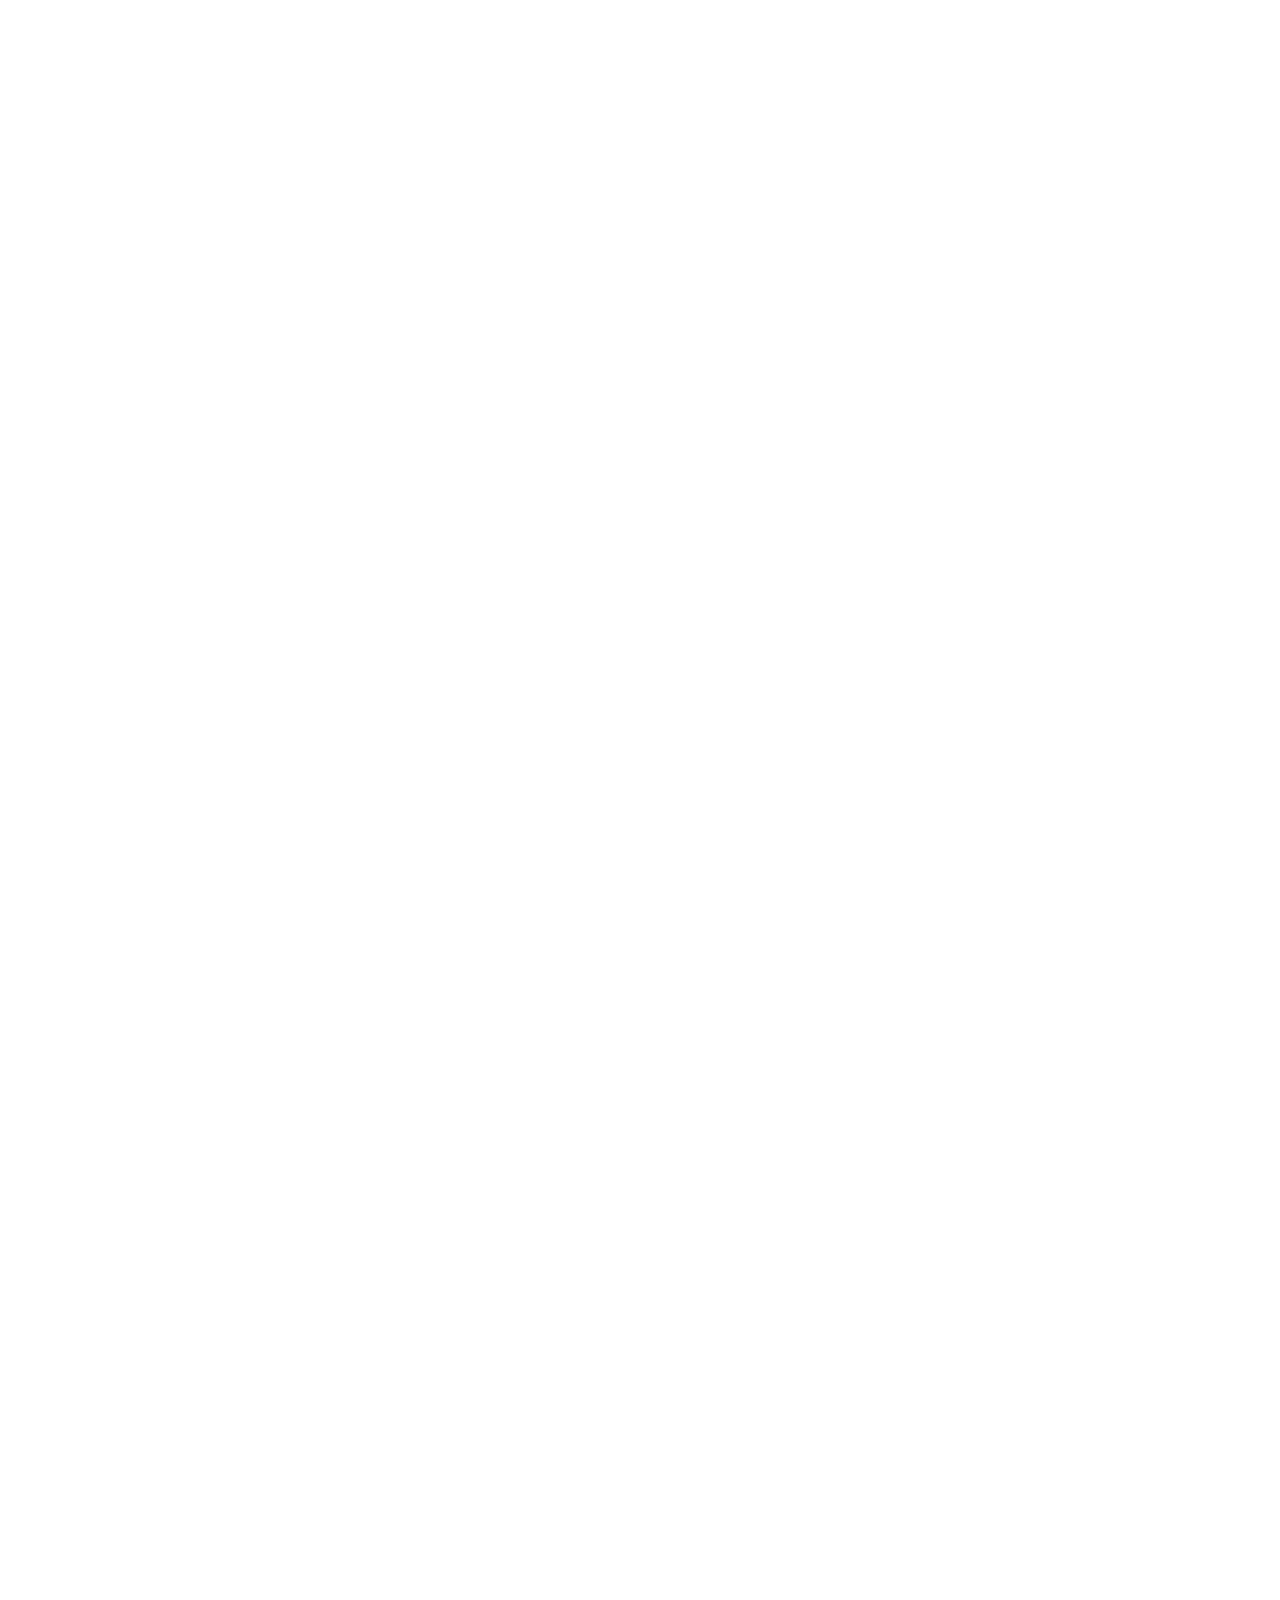
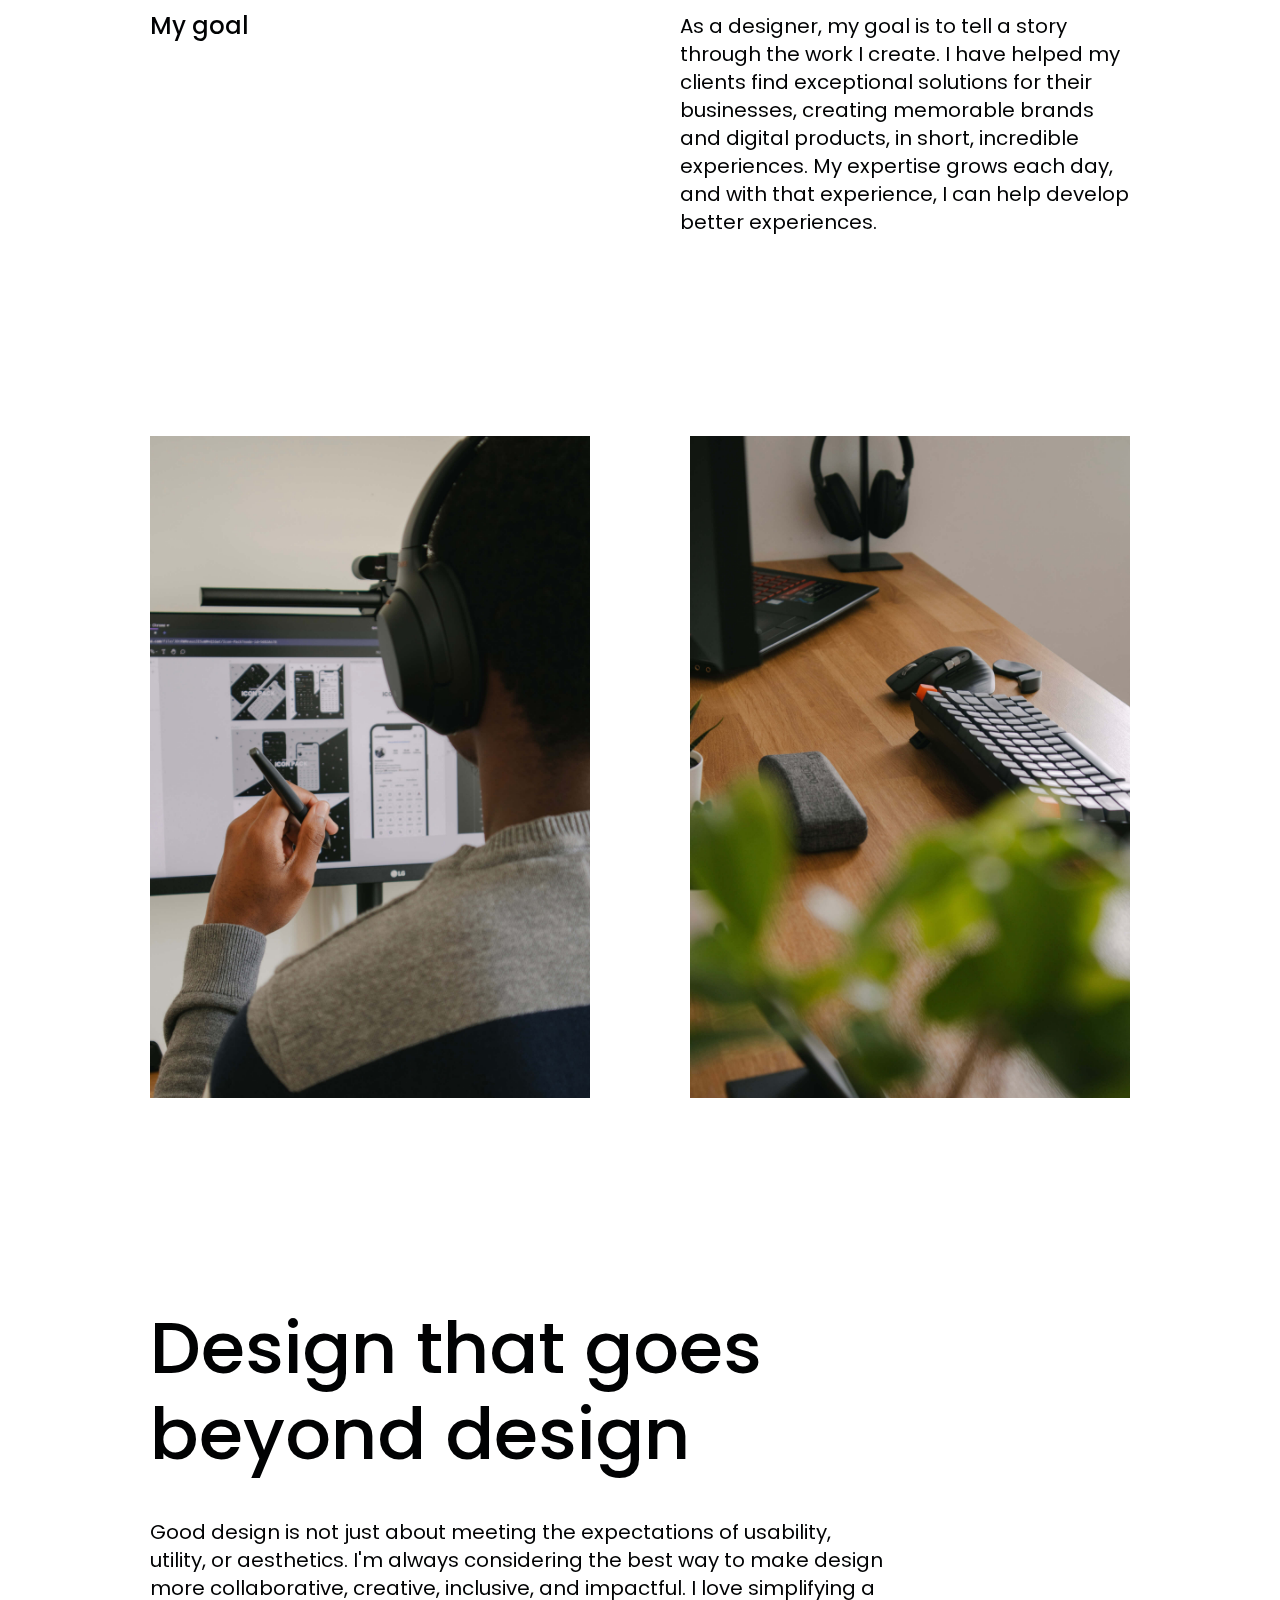
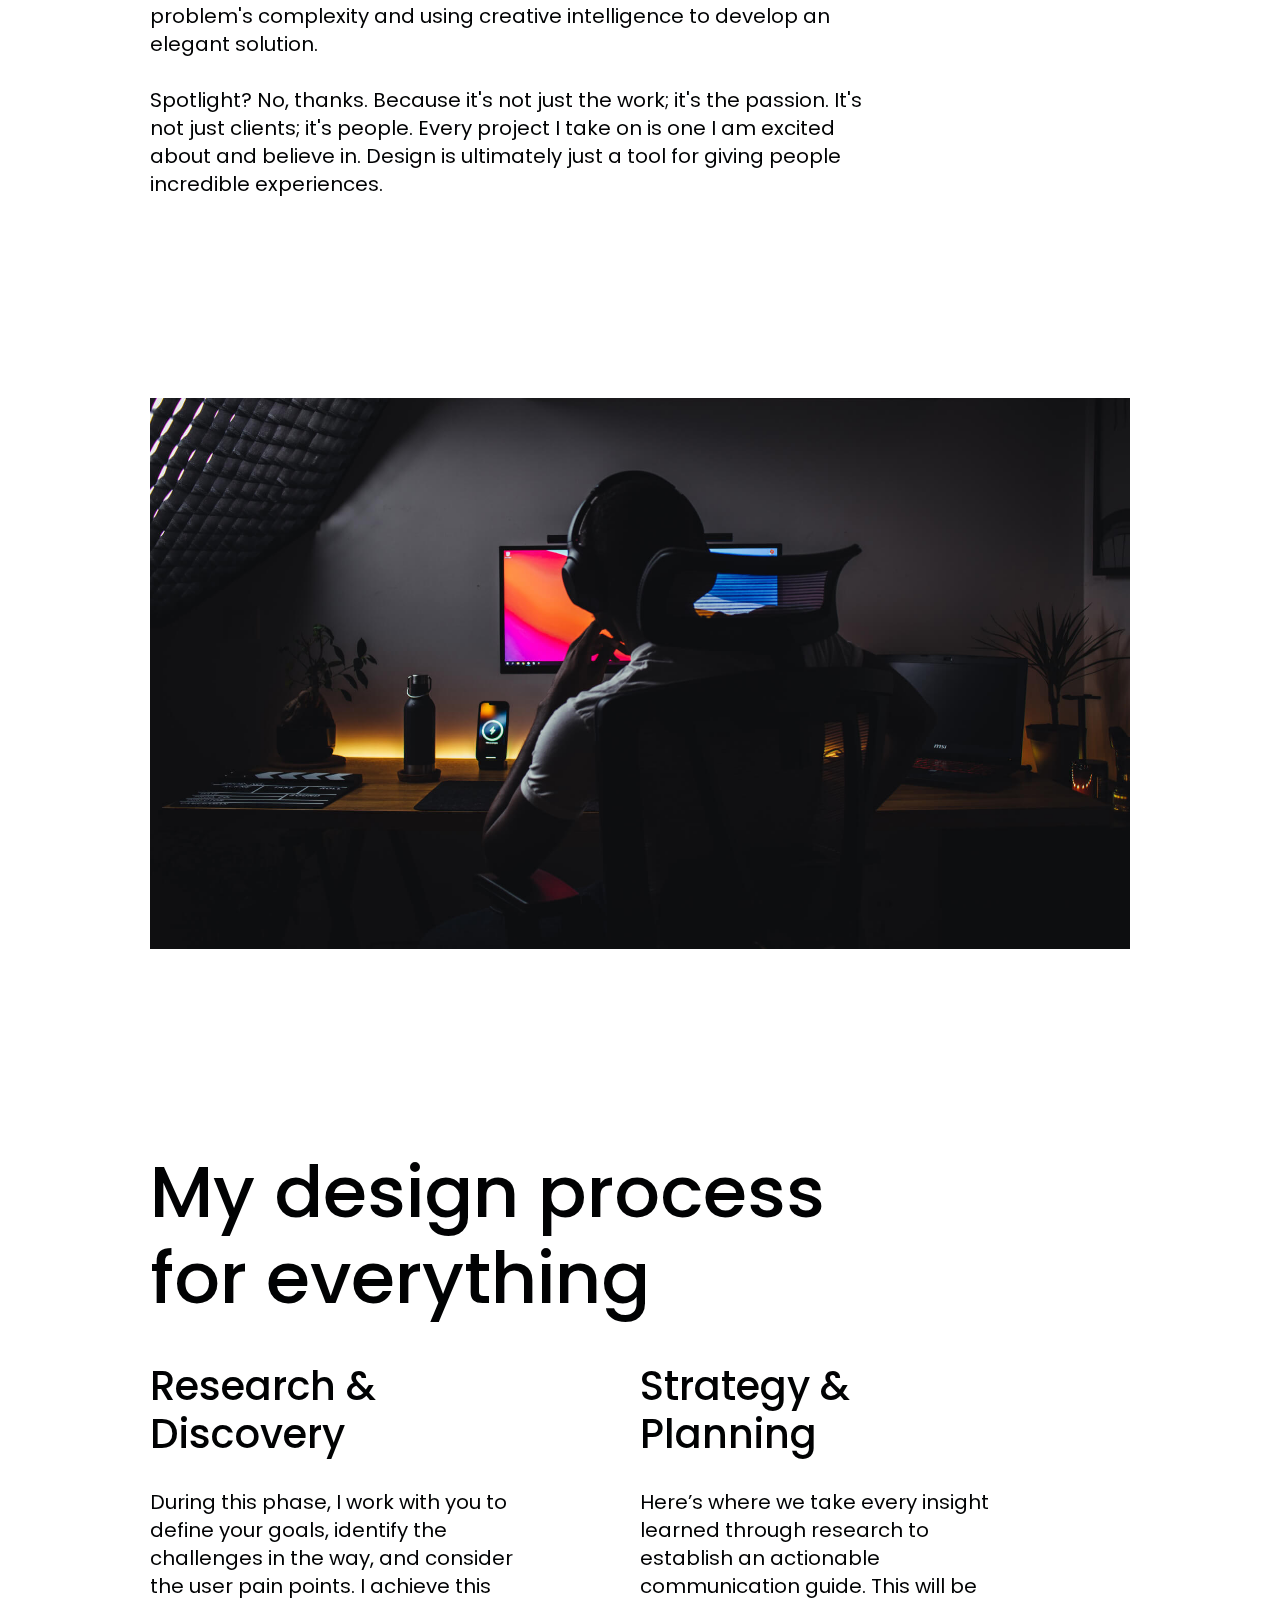
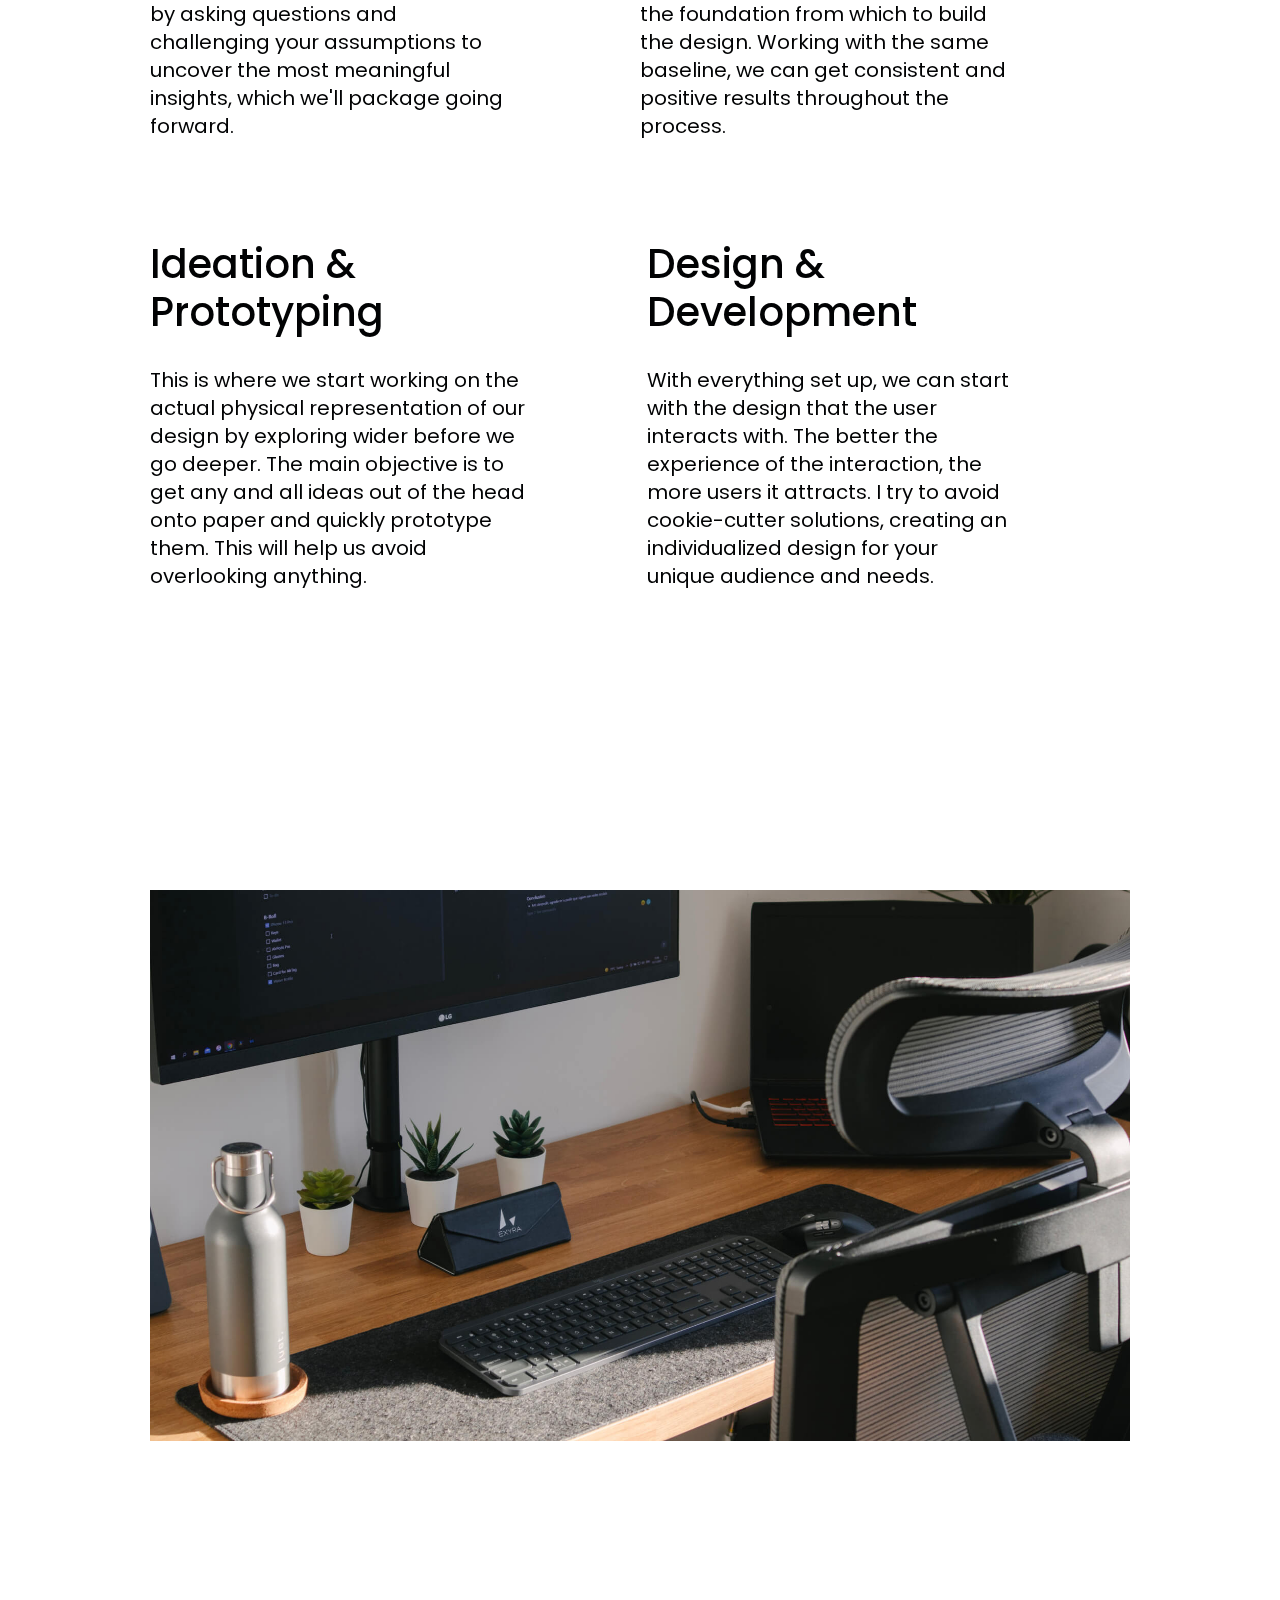
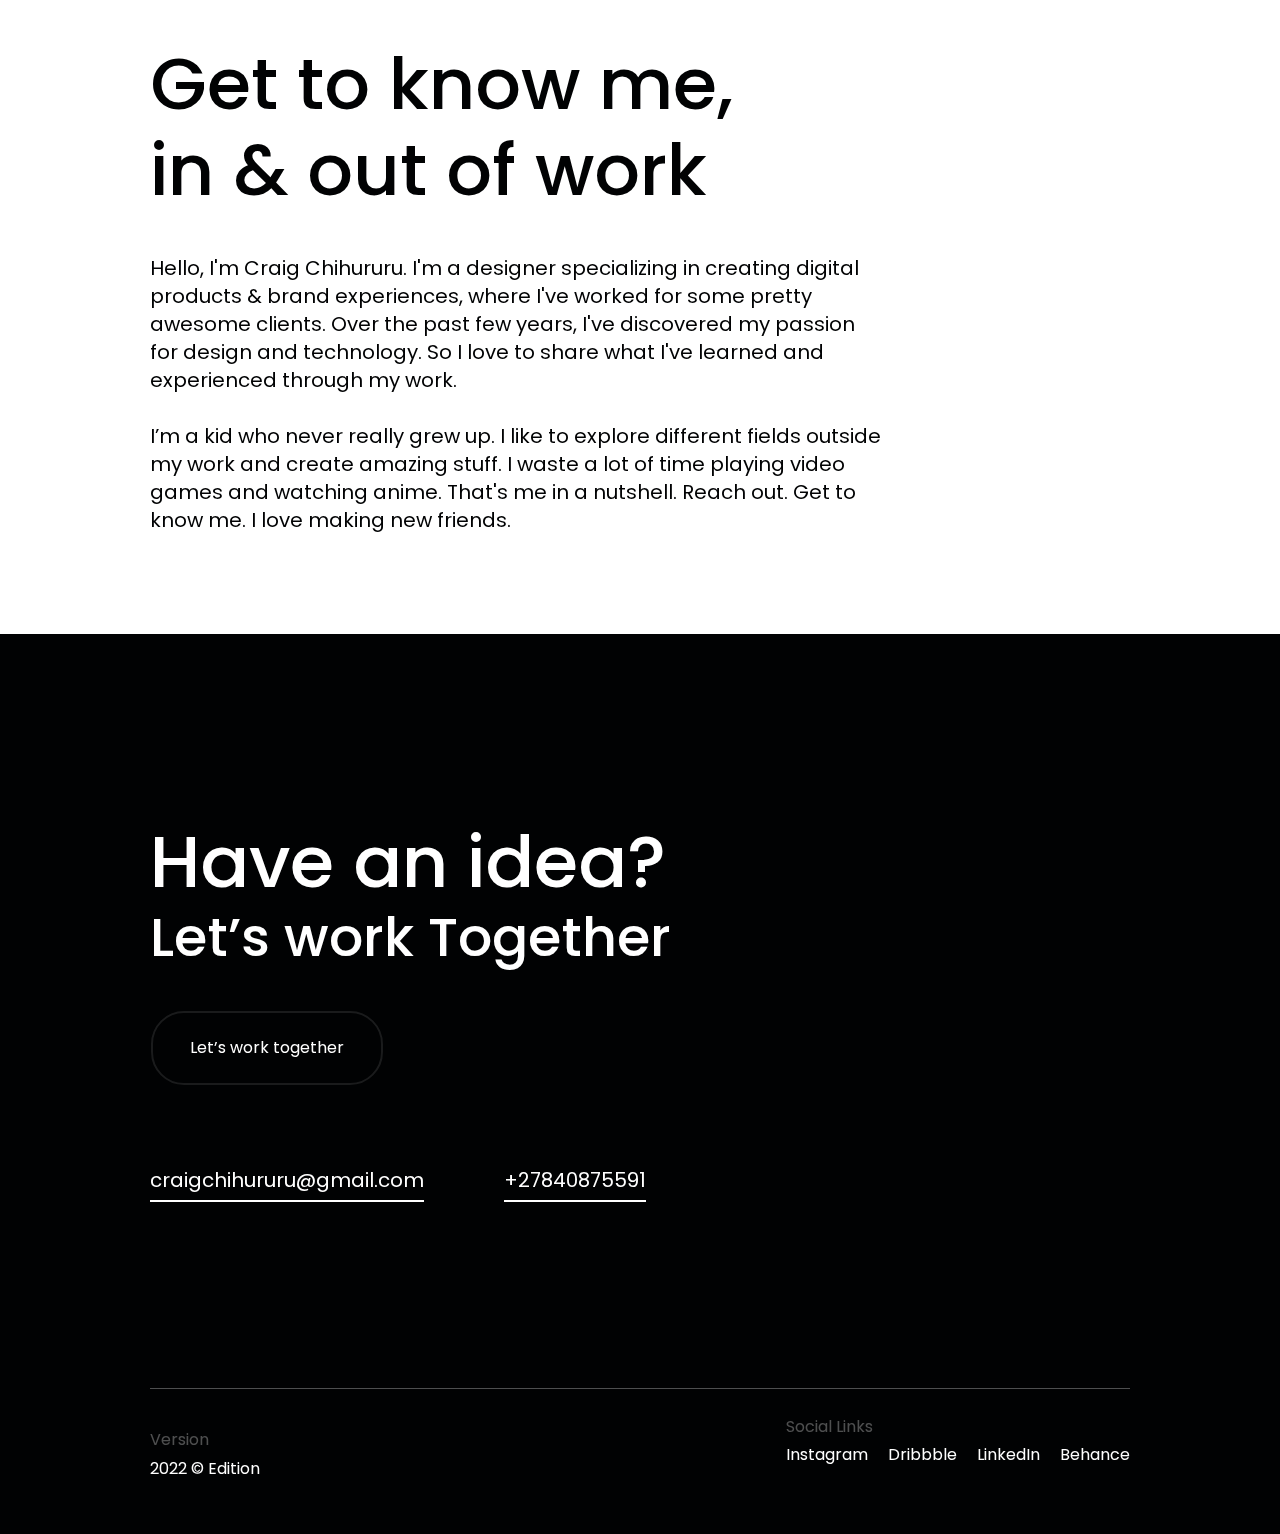
==== commit 1b7ae158: "qwirkers 🛸" ====
--- a/about.html
+++ b/about.html
@@ -20,8 +20,8 @@
     <link href="https://fonts.googleapis.com/css2?family=Poppins:wght@400;500;600&display=swap" rel="stylesheet">
 
     <!-- Custome Style -->
-    <link rel="stylesheet" href="/css/main.min.css">
-    <link rel="stylesheet" href="/css/smooth-scroll.min.css">
+    <link rel="stylesheet" href="/css/main.css">
+    <link rel="stylesheet" href="/css/smooth-scroll.css">
 
 </head>
 
@@ -440,8 +440,8 @@
     <script src="https://cdnjs.cloudflare.com/ajax/libs/jquery/3.6.0/jquery.min.js"
         referrerpolicy="no-referrer"></script>
 
-    <script src="/js/smooth-scroll.min.js"></script>
-    <script src="/js/main.min.js"></script>
+    <script src="/js/smooth-scroll.js"></script>
+    <script src="/js/main.js"></script>
 </body>
 
 </html>--- a/css/main.css
+++ b/css/main.css
@@ -0,0 +1,1484 @@
+/* #region Defualt sytle override */
+:root {
+    /* Color */
+    --white: #ffffff;
+    --blue: #275BF5;
+    --black: #010203;
+    --grey: #d0cccc;
+    --dark-grey: #757575;
+    --dark-bc: #1c1d20;
+
+    /* Layout */
+    --v-pad: 150px;
+    --h-pad: 120px;
+    --nav-v-pad: 40px;
+    --nav-h-pad: 50px;
+
+    /* Typography */
+    --h01-sz: 72px;
+    --h02-sz: 54px;
+    --h03-sz: 40px;
+    --form-text: 36px;
+    --h04-sz: 24px;
+    --p01-sz: 28px;
+    --p04-sz: 20px;
+    --p05-sz: 16px;
+
+    /* animation */
+    --ease: cubic-bezier(.74, 0, .38, 1);
+}
+
+::selection {
+    color: #fff;
+    background: #000;
+}
+
+* {
+    padding: 0;
+    margin: 0;
+    box-sizing: border-box;
+    font-family: 'Poppins', sans-serif;
+    color: inherit;
+    font-size: inherit;
+    text-decoration: none;
+    -webkit-tap-highlight-color: rgba(0, 0, 0, 0);
+    -webkit-tap-highlight-color: transparent;
+}
+
+body {
+    color: var(--black);
+}
+
+img {
+    width: 100%;
+}
+
+/* #endregion */
+
+.intro-nav {
+    opacity: 0;
+}
+
+.intro-header {
+    opacity: 0;
+    transform: translateY(40%)
+}
+
+.intro-body {
+    opacity: 0;
+    transform: translateY(40%)
+}
+
+
+/* #region General Layout */
+.section {
+    padding: var(--v-pad) 0px;
+    background: var(--white);
+}
+
+.home-header {
+    padding-bottom: calc(0.5 * var(--v-pad));
+}
+
+.home-slider {
+    padding-bottom: calc(2 * var(--v-pad));
+}
+
+.container {
+    padding: 0px var(--h-pad);
+}
+
+/* #endregion */
+
+
+/* #region Common Layout Style */
+
+.cta-action {
+    display: flex;
+    margin-top: 40px;
+}
+
+.f-center {
+    display: flex;
+    justify-content: center;
+}
+
+.flex-08 {
+    flex: 0.8;
+}
+
+.flex-12 {
+    flex: 1.2;
+}
+
+.cr-logo svg {
+    width: 108px;
+    height: 30px;
+}
+
+@media (min-width:360px) {
+    :root {
+        /* Layout */
+        --v-pad: 100px;
+        --h-pad: 16px;
+
+        --form-text: 24px;
+    }
+}
+
+@media (min-width:768px) {
+    :root {
+        /* Layout */
+        --v-pad: 100px;
+        --h-pad: 60px;
+    }
+}
+
+@media (min-width:1024px) {
+    :root {
+        /* Layout */
+        --v-pad: 100px;
+        --h-pad: 150px;
+
+        --form-text: 36px;
+    }
+}
+
+/* #endregion */
+
+
+/* #region Typography */
+.h-01,
+.h-02,
+.h-03,
+.h-04 {
+    font-weight: 500;
+    line-height: 120%;
+}
+
+.h-01 {
+    font-size: var(--h01-sz);
+}
+
+.h-02 {
+    font-size: var(--h02-sz);
+}
+
+.h-03 {
+    font-size: var(--h03-sz);
+}
+
+.h-04 {
+    font-size: var(--h04-sz);
+}
+
+.p-01,
+.p-04,
+.p-05 {
+    font-weight: 400;
+    line-height: 140%;
+}
+
+.p-01 {
+    font-size: var(--p01-sz);
+}
+
+.p-04 {
+    font-size: var(--p04-sz);
+}
+
+.p-05 {
+    font-size: var(--p05-sz);
+
+}
+
+.outline {
+    color: transparent;
+    -webkit-text-stroke: 1px var(--black);
+}
+
+.em {
+    color: var(--blue);
+}
+
+.line {
+    width: auto !important;
+    transform-style: preserve-3d;
+}
+
+.lh-100 {
+    line-height: 100%;
+}
+
+.text-black {
+    color: var(--black)
+}
+
+.text-blue {
+    color: var(--blue);
+}
+
+@media (min-width:360px) {
+    :root {
+        /* Typography */
+        --h01-sz: 48px;
+        --h02-sz: 34px;
+        --h03-sz: 28px;
+        --p01-sz: 24px;
+        --p04-sz: 20px;
+        --p05-sz: 16px;
+
+    }
+}
+
+@media (min-width:768px) {
+    :root {
+        /* Typography */
+        --h01-sz: 60px;
+        --h02-sz: 46px;
+        --h03-sz: 35px;
+    }
+}
+
+@media (min-width:1024px) {
+    :root {
+        /* Typography */
+        --h01-sz: 72px;
+        --h02-sz: 54px;
+        --h03-sz: 40px;
+        --p01-sz: 28px;
+        --p04-sz: 20px;
+        --p05-sz: 16px;
+    }
+}
+
+/* #endregion */
+
+
+/* #region Menu Style  */
+.menu-logo {
+    position: fixed;
+    z-index: 998;
+    top: var(--nav-v-pad);
+    left: var(--nav-h-pad);
+}
+
+.cr-logo>div {
+    font-size: 20px;
+    font-weight: 500;
+}
+
+.menu-toggle {
+    position: fixed;
+    z-index: 998;
+    top: var(--nav-v-pad);
+    right: var(--nav-h-pad);
+    color: var(--white);
+}
+
+.back-drop {
+    position: fixed;
+    top: 0;
+    left: 0;
+    right: 0;
+    bottom: 0;
+    opacity: 0;
+    background: rgba(247, 247, 247, 0.708);
+    z-index: 996;
+    pointer-events: none;
+}
+
+.menu-content {
+    position: fixed;
+    z-index: 997;
+    top: 0;
+    right: 0;
+    height: 100vh;
+    background: var(--white);
+    background: var(--black);
+    color: var(--white);
+    padding: 120px 0px 0px;
+    transform: translate(101%, 0px);
+}
+
+.menu-container {
+    padding: 0px 90px;
+    display: flex;
+    flex-direction: column;
+    justify-content: space-between;
+    height: 100%;
+}
+
+.menu-links {
+    list-style: none;
+}
+
+.menu-items {
+    margin-bottom: 80px;
+}
+
+.menu-items li a {
+    transition: opacity .2s var(--ease);
+}
+
+.menu-item {
+    margin-bottom: 20px;
+    transform: translate(100px, 0);
+}
+
+.menu-container>.footer-item {
+    padding-bottom: 40px;
+}
+
+.menu-items-header {
+    margin-bottom: 20px;
+    opacity: 0.3;
+}
+
+.menu-logo .cr-logo,
+.menu-toggle .toggle-title {
+    opacity: 0
+}
+
+/* #endregion */
+
+
+/* #region Nav section Style  */
+.nav-section {
+    padding: var(--nav-v-pad) 0px;
+}
+
+.nav-container {
+    display: flex;
+    justify-content: space-between;
+    padding: 0px var(--nav-h-pad);
+}
+
+.nav-toggle {
+    display: flex;
+    gap: 20px;
+}
+
+.toggle-btn {
+    position: relative;
+    width: 25px;
+    cursor: pointer;
+}
+
+.toggle-btn span {
+    position: absolute;
+    width: 100%;
+    height: 2px;
+    background: var(--black);
+}
+
+.toggle-btn span:first-child {
+    transform: translateY(6px);
+}
+
+.toggle-btn span:last-child {
+    transform: translateY(16px);
+}
+
+@media (min-width:360px) {
+    :root {
+        /* Layout */
+        --nav-v-pad: 40px;
+        --nav-h-pad: 16px;
+    }
+
+    .menu-logo .cr-logo>* {
+        color: var(--white);
+    }
+
+    .surname {
+        display: none;
+    }
+
+    .menu-content {
+        width: 100%;
+    }
+
+    .menu-container {
+        padding: 0px 45px;
+    }
+
+    .menu-container .footer-item {
+        padding-bottom: 100px;
+    }
+}
+
+@media (min-width:768px) {
+    :root {
+        /* Layout */
+        --nav-h-pad: 40px;
+    }
+
+    .menu-logo .cr-logo>* {
+        color: var(--black);
+    }
+
+    .menu-content {
+        width: auto;
+    }
+
+    .menu-container {
+        padding: 0px 90px;
+    }
+
+}
+
+@media (min-width:1024px) {
+    :root {
+        /* Layout */
+        --nav-v-pad: 40px;
+        --nav-h-pad: 40px;
+    }
+}
+
+@media (min-width:1200px) {
+    :root {
+        /* Layout */
+        --nav-v-pad: 60px;
+        --nav-h-pad: 60px;
+    }
+
+    .surname {
+        display: inline-block;
+    }
+
+    .menu-container .footer-item {
+        padding-bottom: 40px;
+    }
+}
+
+/* #endregion */
+
+
+/* #region Footer section Style  */
+.footer {
+    position: relative;
+    z-index: -1;
+    height: 100vh;
+    display: flex;
+    flex-direction: column;
+    justify-content: space-between;
+    color: var(--white);
+    background: var(--black);
+}
+
+.footer-body {
+    padding: 40px 0px;
+    height: 100%;
+}
+
+.footer-body .container {
+    height: 100%;
+    width: 100%;
+    flex-direction: column;
+    display: inline-flex;
+    justify-content: center;
+}
+
+.colaboration {
+    margin-bottom: 80px;
+}
+
+.contact-details {
+    display: flex;
+    gap: 80px;
+}
+
+.contact-item {
+    align-self: start;
+    position: relative;
+    padding: 0 0 8px 0;
+}
+
+.contact-item::before {
+    content: "";
+    display: block;
+    position: absolute;
+    left: 0;
+    right: 0;
+    bottom: 0;
+    height: 2px;
+    background: currentColor;
+    transition: transform .45s var(--ease)
+        /* transition: transform .45s cubic-bezier(.4, .22, .21, 1.04) --ease */
+}
+
+.contact-item:hover:before {
+    transform: scaleX(0);
+}
+
+.footer-bottom {
+    padding-bottom: 40px;
+}
+
+.bottom-content {
+    padding-top: 30px;
+    border-top: 1px solid rgba(255, 255, 255, 0.3);
+    display: flex;
+    justify-content: space-between;
+}
+
+.bottom-content.black {
+    border-top: 1px solid rgba(0, 0, 0, 0.3);
+}
+
+.footer-item-header {
+    opacity: 0.3;
+    margin-bottom: 10px;
+}
+
+.social-links {
+    display: flex;
+    gap: 20px;
+}
+
+.social-link {
+    padding: 15px 20px;
+}
+
+.social-item {
+    line-height: 120%;
+}
+
+.social-link span {
+    display: none;
+}
+
+.svgsprite {
+    display: block;
+    width: 20px;
+    height: 20px;
+    fill: currentColor;
+}
+
+@media (min-width:360px) {
+    .footer {
+        height: auto;
+        z-index: 1;
+    }
+
+    .colaboration {
+        text-align: center;
+    }
+
+    .colaboration .cta-action {
+        justify-content: center;
+    }
+
+    .contact-details {
+        flex-direction: column;
+        gap: 40px;
+    }
+
+    .footer .contact-item {
+        align-self: center;
+    }
+
+    .bottom-content {
+        flex-direction: column-reverse;
+        align-items: center;
+    }
+
+    .bottom-content .footer-item:last-child {
+        margin-bottom: 30px;
+    }
+
+    .footer-item-header.center {
+        text-align: center;
+    }
+
+    .social-links {
+        justify-content: space-between;
+    }
+}
+
+@media (min-width:1024px) {
+    .footer {
+        height: 100vh;
+        z-index: -1;
+    }
+
+    .colaboration {
+        text-align: left;
+    }
+
+    .colaboration .cta-action {
+        justify-content: flex-start;
+    }
+
+    .contact-details {
+        flex-direction: row;
+        gap: 80px;
+    }
+
+    .footer .contact-item {
+        align-self: left;
+    }
+
+    .bottom-content {
+        flex-direction: row;
+    }
+
+    .footer-item-header.center {
+        text-align: left;
+    }
+
+    .edition {
+        padding: 20px 0px;
+    }
+}
+
+@media (min-width: 1200px) {
+    .social-link span {
+        display: block;
+    }
+
+    .social-link svg {
+        display: none;
+    }
+
+    .edition {
+        padding: 0px;
+    }
+
+    .social-link {
+        padding: 0px;
+    }
+}
+
+/* #endregion */
+
+
+/* #region Text flip on-hover  */
+.text-item-title {
+    position: relative;
+    display: inline-block;
+    overflow: hidden;
+}
+
+.text-item-title>span {
+    display: inline-block;
+    position: relative;
+    z-index: 1;
+    color: transparent;
+    transition: transform 1.2s cubic-bezier(.19, 1, .22, 1);
+}
+
+.text-item:hover .text-item-title>span {
+    transform: translateY(-105%);
+}
+
+.text-item-title>span:after,
+.text-item-title>span:before {
+    content: attr(data-text);
+    display: block;
+    position: absolute;
+    color: var(--white);
+    transition: transform 1.2s cubic-bezier(.19, 1, .22, 1);
+}
+
+.text-item-title>span:after {
+    top: 105%;
+    transform: skewY(7deg);
+    transform-origin: left top;
+}
+
+.text-item-title>span:before {
+    top: 0;
+    transform: skewY(0);
+    transform-origin: right bottom;
+}
+
+.text-item:hover .text-item-title>span:after {
+    transform: skewY(0);
+}
+
+.text-item:hover .text-item-title>span:before {
+    transform: skewY(7deg);
+}
+
+.black-text .text-item-title>span:after,
+.black-text .text-item-title>span:before {
+    color: var(--black);
+}
+
+@media (min-width:360px) {
+    .text-item:hover .text-item-title>span {
+        transform: translateY(0%);
+    }
+
+    .text-item:hover .text-item-title>span:before {
+        transform: skewY(0deg);
+    }
+}
+
+@media (min-width:1024px) {
+    .text-item:hover .text-item-title>span {
+        transform: translateY(-105%);
+    }
+
+    .text-item:hover .text-item-title>span:before {
+        transform: skewY(7deg);
+    }
+}
+
+/* #endregion */
+
+
+/* #region Projects Section  */
+.projects-header {
+    margin-bottom: 1rem;
+}
+
+.project {
+    display: flex;
+    gap: 40px;
+}
+
+.projects-preview {
+    display: flex;
+    flex-direction: column;
+    gap: 340px;
+}
+
+.thumbnail {
+    cursor: none;
+}
+
+.project-context h3 {
+    margin-bottom: 10px;
+}
+
+.project-tags {
+    color: var(--grey);
+    margin-top: 40px;
+}
+
+.selected-projects .cta-action {
+    margin-top: 120px;
+}
+
+.project-thumbnail::before {
+    content: attr(data-cursor-text);
+    display: none;
+    position: absolute;
+    z-index: 1;
+    left: 0;
+    padding: 10px 20px;
+    border: 2px rgba(255, 255, 255, 0.6) solid;
+    background-color: rgba(255, 255, 255, 0.4);
+    backdrop-filter: blur(5px);
+    border-radius: 20px;
+    margin: 10px;
+}
+
+@media (min-width:360px) {
+    .projects-header {
+        margin-bottom: 11rem;
+        text-align: center;
+    }
+
+    .project {
+        flex-direction: column-reverse;
+        text-align: center;
+    }
+
+    .project-thumbnail.img-full {
+        width: 100vw;
+        margin-left: calc(-1 * var(--h-pad));
+    }
+
+    .projects-preview {
+        gap: 120px;
+    }
+
+    .project-thumbnail::before {
+        display: block;
+    }
+}
+
+@media (min-width:768px) {
+    .projects-header {
+        text-align: left;
+    }
+
+    .projects-preview {
+        gap: 220px;
+    }
+}
+
+@media (min-width:1200px) {
+    .project {
+        flex-direction: row;
+        text-align: left;
+    }
+
+    .project-thumbnail.img-full {
+        margin-left: 0;
+    }
+
+    .project-thumbnail::before {
+        display: none;
+    }
+
+    .projects-preview {
+        gap: 360px;
+    }
+}
+
+/* #endregion */
+
+
+/* #region Button style  */
+.btn-content {
+    display: inline-flex;
+    overflow: hidden;
+    border-radius: 35px;
+    padding: 30px 40px;
+}
+
+.btn-content::before {
+    content: "";
+    position: absolute;
+    top: 1px;
+    left: 1px;
+    right: 1px;
+    border-radius: inherit;
+    bottom: 1px;
+    opacity: 0.1;
+    border: 2px currentColor solid;
+}
+
+.btn-fill {
+    background: var(--blue);
+    pointer-events: none;
+    position: absolute;
+    width: 150%;
+    height: 200%;
+    border-radius: 50%;
+    top: -50%;
+    left: -25%;
+    transform: translate3d(0, -76%, 0);
+    will-change: transform;
+}
+
+.btn-text {
+    position: relative;
+    display: flex;
+    align-items: center;
+    justify-content: center;
+    width: 100%;
+    height: 100%;
+    z-index: 2;
+    pointer-events: none;
+    will-change: transform, color;
+    transition: color .1s var(--ease);
+}
+
+.btn-text.white {
+    color: var(--white);
+}
+
+@media (min-width:360px) {
+    .btn-content {
+        border-radius: 24px;
+        padding: 22px 32px;
+    }
+}
+
+@media (min-width:1024px) {
+    .btn-content {
+        border-radius: 33px;
+        padding: 30px 40px;
+    }
+}
+
+/* #endregion */
+
+
+/* #region Magnetic Element  */
+*[data-magnetic] {
+    position: relative;
+    display: inline-flex;
+}
+
+.magnet-content {
+    pointer-events: none;
+    position: relative;
+}
+
+.magenet-area {
+    cursor: pointer;
+    display: block;
+    position: absolute;
+    top: -40px;
+    left: -40px;
+    right: -40px;
+    bottom: -40px;
+}
+
+.magenet-area.small {
+    top: -5px;
+    left: -5px;
+    right: -5px;
+    bottom: -5px;
+}
+
+/* #endregion */
+
+
+/* #region Custome Cursor  */
+.cr-cursor {
+    text-align: center;
+    display: none;
+    --size: 7px;
+    position: fixed;
+    align-items: center;
+    justify-content: center;
+    border-radius: 300px;
+    border: rgba(255, 255, 255, 0.4) solid;
+    border-width: 0px;
+    width: var(--size);
+    height: var(--size);
+    background-color: var(--black);
+    backdrop-filter: blur(5px);
+    transform: translate(-50%, -50%);
+    z-index: 999;
+    pointer-events: none;
+    transition: background-color 0.2s var(--ease), width 0.2s var(--ease), height 0.2s var(--ease)
+}
+
+.cr-cursor-text>span {
+    display: block;
+    font-size: 0px;
+    line-height: 100%;
+    transition: all 0.2s var(--ease)
+}
+
+.cr-cursor.zero {
+    --size: 0px;
+}
+
+/* #endregion */
+
+
+/* #region Slider */
+.slider-wrapper {
+    overflow: hidden;
+    cursor: -webkit-grab;
+    cursor: grab;
+    width: 100%;
+    position: relative;
+    z-index: 1;
+    height: 40vh;
+}
+
+.slider-wrapper.is-dragging {
+    cursor: -webkit-grabbing;
+    cursor: grabbing;
+}
+
+.slider {
+    /* counter-reset: count; */
+    display: flex;
+    position: absolute;
+    z-index: 1;
+    height: 100%;
+    top: 0;
+    left: 0;
+    width: 100%;
+}
+
+.slider-item {
+    position: absolute;
+    z-index: 1;
+    top: 0;
+    left: 0;
+    width: 30vw;
+    height: 100%;
+    padding: 0 1vw;
+    overflow: hidden;
+}
+
+@media (max-width: 767px) {
+    .slider-item {
+        width: 100vw;
+        height: 30vh;
+        padding: 0 1.5vw;
+    }
+}
+
+.slider-item .img-div {
+    z-index: 1;
+    display: block;
+    user-select: none;
+    padding: 0;
+    cursor: pointer;
+    width: 100%;
+    height: 100%;
+    overflow: hidden;
+    pointer-events: none;
+    transform-origin: center;
+    background-position: center center;
+    background-repeat: no-repeat;
+    background-size: cover;
+}
+
+/* #endregion */
+
+
+
+/* #region Screenshort and Splitview Section  */
+.screenshot {
+    position: relative;
+    z-index: 1;
+}
+
+.screenshot-preview {
+    position: relative;
+    display: block;
+    overflow: hidden;
+    padding-bottom: 56.25%;
+    -webkit-perspective: 100px;
+    -moz-perspective: 100px;
+    perspective: 100px;
+}
+
+.screenshot-container {
+    padding: 0px var(--h-pad);
+}
+
+.screenshot-preview img,
+.cb-screenshot-preview video {
+    position: absolute;
+    top: 0;
+    left: 0;
+    right: 0;
+    bottom: 0;
+    width: 100%;
+    height: 100%;
+    -o-object-fit: cover;
+    object-fit: cover;
+}
+
+.splitview-preview {
+    gap: 100px;
+    align-items: flex-end;
+}
+
+@media (min-width:360px) {
+    .screenshot-container {
+        padding: 0px;
+    }
+
+    .screenshot-preview {
+        padding-bottom: 100%;
+    }
+}
+
+@media (min-width: 1024px) {
+    .screenshot-container {
+        padding: 0px var(--h-pad);
+    }
+
+    .screenshot-preview {
+        padding-bottom: 56.25%;
+    }
+}
+
+/* #endregion */
+
+
+/* #region All Description components an combination  */
+.header {
+    margin-bottom: 40px;
+}
+
+.home-slider .header {
+    margin-bottom: 80px;
+}
+
+.description.split {
+    display: grid;
+    grid-auto-columns: 1fr;
+    grid-column-gap: 5rem;
+    grid-row-gap: 4rem;
+    grid-template-columns: 1fr 1fr;
+    -ms-grid-rows: auto;
+    grid-template-rows: auto;
+}
+.description.split.challenge{
+    grid-template-columns: 0.5fr 1.5fr;
+}
+
+.description.split .header {
+    flex: 0.4;
+}
+
+.description.split .description-text {
+    flex: 0.6;
+}
+
+.description.sized .header {
+    width: 100%;
+}
+
+.description .col-item {
+    padding-right: 120px;
+    margin-bottom: 100px;
+}
+
+.row,
+.col {
+    display: flex;
+}
+
+.col {
+    flex-direction: column;
+}
+
+.advantage-header {
+    margin-bottom: 30px;
+}
+
+@media (min-width:360px) {
+
+    .header.sized,
+    .description.sized {
+        width: 100%;
+    }
+
+    .description.split,
+    .row {
+        flex-direction: column;
+    }
+
+    .description .col-item {
+        padding-right: 0px;
+    }
+}
+
+@media (min-width:1024px) {
+
+    .header.sized,
+    .description.sized {
+        width: 75%;
+    }
+
+    .description.split,
+    .row {
+        flex-direction: row;
+    }
+
+    .description .col-item {
+        padding-right: 120px;
+    }
+}
+
+/* #endregion */
+
+
+/* #region Form Contact Page  */
+.request-form {
+    width: 75%;
+}
+
+.form-group {
+    display: block;
+    margin: 0 0 70px 0;
+}
+
+.input_form {
+    position: relative;
+    display: block;
+    line-height: 0;
+    contain: content;
+}
+
+.text-input {
+    position: relative;
+    margin: 0;
+    padding: 15px 0;
+    width: 100%;
+    z-index: 1;
+    color: var(--black);
+    background: 0 0;
+    border: 0;
+    border-radius: 0;
+    outline: 0;
+    resize: none;
+    font-size: var(--form-text);
+    letter-spacing: -.03em;
+    line-height: 100%;
+    transition: all .3s, height 0s;
+    overflow: hidden;
+    overflow-wrap: break-word;
+    border-bottom: 2px solid var(--grey);
+}
+
+.text-input::placeholder {
+    color: var(--grey);
+}
+
+.text-input:focus,
+.text-input:hover {
+    border-bottom: 2px solid var(--black);
+}
+
+.text-input.error,
+.text-input.error {
+    border-bottom: 2px solid #e9bebe;
+}
+
+.text-input.error:focus,
+.text-input.error:hover {
+    border-bottom: 2px solid #eb4242;
+}
+
+.error-message {
+    color: #eb4242;
+    margin-top: 10px;
+}
+
+.error-message.active {
+    display: none;
+}
+
+.cb-btn_send {
+    position: relative;
+    display: inline-block;
+    height: auto;
+    margin: 0;
+    padding: 0;
+    color: inherit;
+    background: 0 0;
+    border: 0;
+    -webkit-border-radius: 0;
+    -moz-border-radius: 0;
+    border-radius: 0;
+    outline: 0 !important;
+    font-family: inherit;
+    font-size: inherit;
+    font-weight: inherit;
+    letter-spacing: inherit;
+    line-height: inherit;
+    text-align: inherit;
+    text-transform: inherit;
+    text-indent: inherit;
+    text-decoration: none;
+}
+
+.checkbox-group {
+    display: flex;
+    /* flex-wrap: wrap; */
+    flex-wrap: wrap;
+    gap: 40px;
+    margin-bottom: 100px;
+}
+
+.checkbox-btn .btn-fill {
+    background: var(--black);
+    transform: translate3d(0, 76%, 0);
+}
+
+.cb-checkbox_rounded label>input {
+    position: absolute;
+    padding: 0;
+    margin: 0;
+    -webkit-appearance: none;
+    -moz-appearance: none;
+    appearance: none;
+    visibility: hidden;
+    opacity: 0;
+}
+
+.form-label {
+    margin: 0 0 47px 0;
+    font-size: var(--form-text);
+    color: var(--grey);
+}
+
+#form-section .contact-details {
+    margin-top: var(--v-pad);
+}
+
+@media (min-width:360px) {
+    .request-form {
+        width: 100%;
+    }
+
+    .form-group {
+        margin: 0 0 40px 0;
+    }
+
+    .checkbox-group {
+        margin-bottom: 50px;
+    }
+
+    .checkbox-btn .btn-content {
+        padding: 16px 22px;
+    }
+
+    .checkbox-btn .btn-text {
+        font-size: 14px;
+    }
+
+    .checkbox-group {
+        gap: 20px;
+    }
+
+
+    #form-section .contact-details a {
+        margin: 0px auto;
+    }
+
+    #form-section button {
+        margin: 0px auto;
+    }
+}
+
+@media (min-width:768px) {}
+
+@media (min-width:1024px) {
+    .request-form {
+        width: 75%;
+    }
+
+    .checkbox-btn .btn-content {
+        padding: 30px 40px;
+    }
+
+    .checkbox-btn .btn-text {
+        font-size: var(--p05-sz);
+    }
+
+    #form-section button {
+        margin: 0px;
+    }
+
+    #form-section .contact-details a {
+        margin: 0px;
+    }
+}
+
+/* #endregion */
+
+.mt-2 {
+    margin-top: 2rem;
+}
+
+.mt-5 {
+    margin-top: 5rem;
+}
+
+.w-100 {
+    width: 100% !important;
+    flex: 1 !important;
+}
+
+.text-center {
+    text-align: center;
+}
+
+.caption {
+    text-align: center;
+    padding: 0px 5rem;
+}
+
+@media (min-width: 360px) {
+    .caption {
+        padding: 0 4rem;
+    }
+}
+
+.body {
+    background-color: var(--white);
+}
+
+.next-case {
+    position: relative;
+    background-position: center;
+    background-repeat: none;
+    background-size: 100vw;
+    padding-top: var(--v-pad);
+    padding-bottom: var(--v-pad);
+    transition: all 1.2s cubic-bezier(.19, 1, .22, 1);
+    -webkit-transition: all 1.2s cubic-bezier(.19, 1, .22, 1);
+    -o-transition: all 1.2s cubic-bezier(.19, 1, .22, 1);
+    -moz-transition: all 1.2s cubic-bezier(.19, 1, .22, 1);
+}
+
+.next-case:before {
+    content: '';
+    position: absolute;
+    top: 0;
+    right: 0;
+    bottom: 0;
+    left: 0;
+    background-image: linear-gradient(to bottom right, #021621, #000000);
+    opacity: 0;
+    transition: all 1.2s cubic-bezier(.19, 1, .22, 1);
+}
+
+.next-case:hover:before {
+    opacity: .3;
+}
+
+.next-case:hover {
+    background-size: 110vw;
+}
+
+@media (max-width: 360px) {
+    .next-case {
+        background-size: 200vw;
+    }
+    .next-case:hover {
+        background-size: 200vw;
+    }
+}
+
+.next-case-link {
+    height: 100%;
+    width: 100%;
+    backdrop-filter: grayscale(1);
+}
+
+/* For image hover effect */
+.img {
+    width: 100%;
+    perspective: 400px;
+}
+
+.img-wrapper {
+    position: relative;
+    z-index: 1;
+    height: 100%;
+    overflow: hidden;
+    transform-style: preserve-3d;
+}
+
+.img-inner {
+    position: absolute;
+    top: 0;
+    right: 0;
+    bottom: 0;
+    left: 0;
+    z-index: 0;
+}
+
+.img-holder {
+    transform: scale(1.15);
+    width: 100%;
+    height: 100%;
+    object-fit: cover;
+    transition: transform .4s ease-out;
+}
+
+.img-wrapper:hover .img-holder {
+    transform: scale(1.2);
+}--- a/css/smooth-scroll.css
+++ b/css/smooth-scroll.css
@@ -0,0 +1,32 @@
+body::-webkit-scrollbar {
+    display: none;
+}
+
+html {
+    scrollbar-width: none;
+    -ms-overflow-style: none;
+}
+
+/* #region Custome Scrollbar  */
+.scrolltrack {
+    display: none;
+    position: fixed;
+    z-index: 995;
+    right: 3px;
+    height: 100vh;
+    width: 8px;
+}
+
+.scrollbar {
+    width: 100%;
+    background: #333;
+    border-radius: 4px;
+    transform: translateY(10px);
+    transition: opacity 0.3s var(--ease);
+}
+
+.scrollbar.disappear {
+    opacity: 0;
+}
+
+/* #endregion */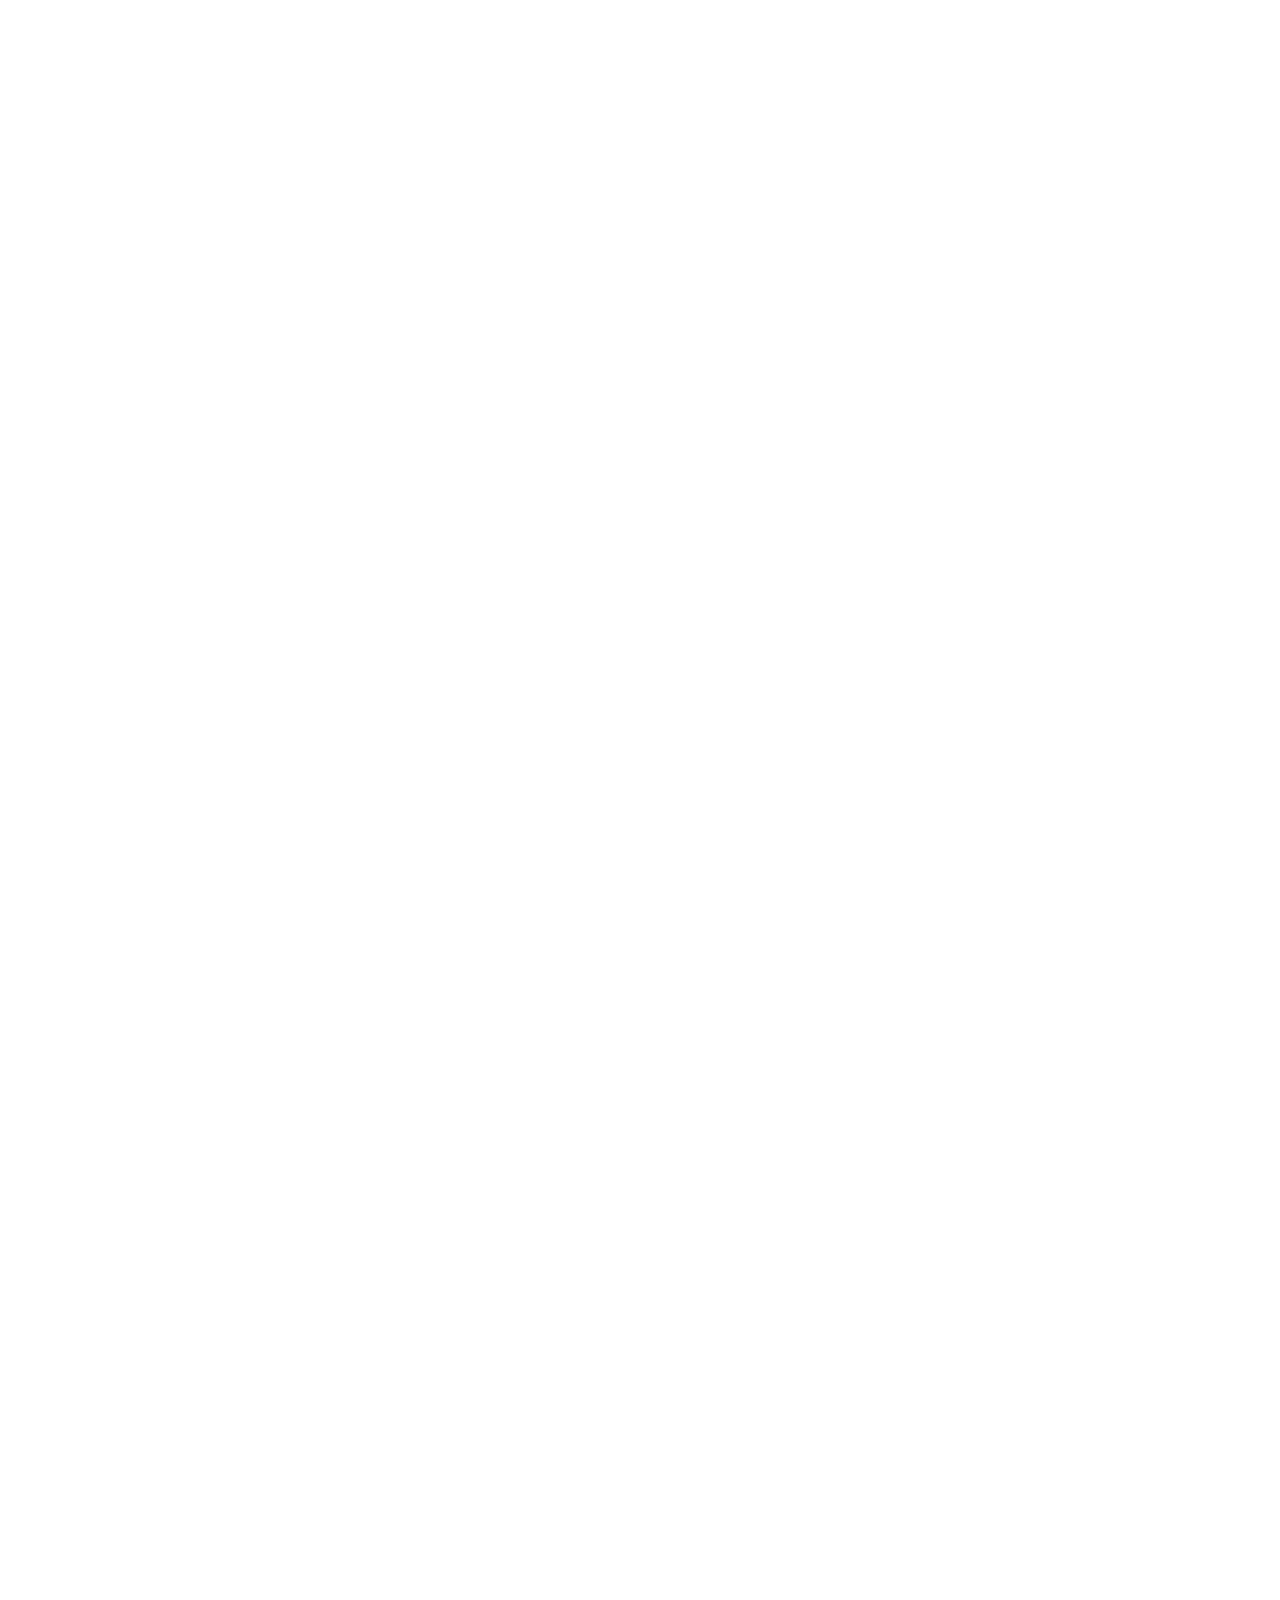
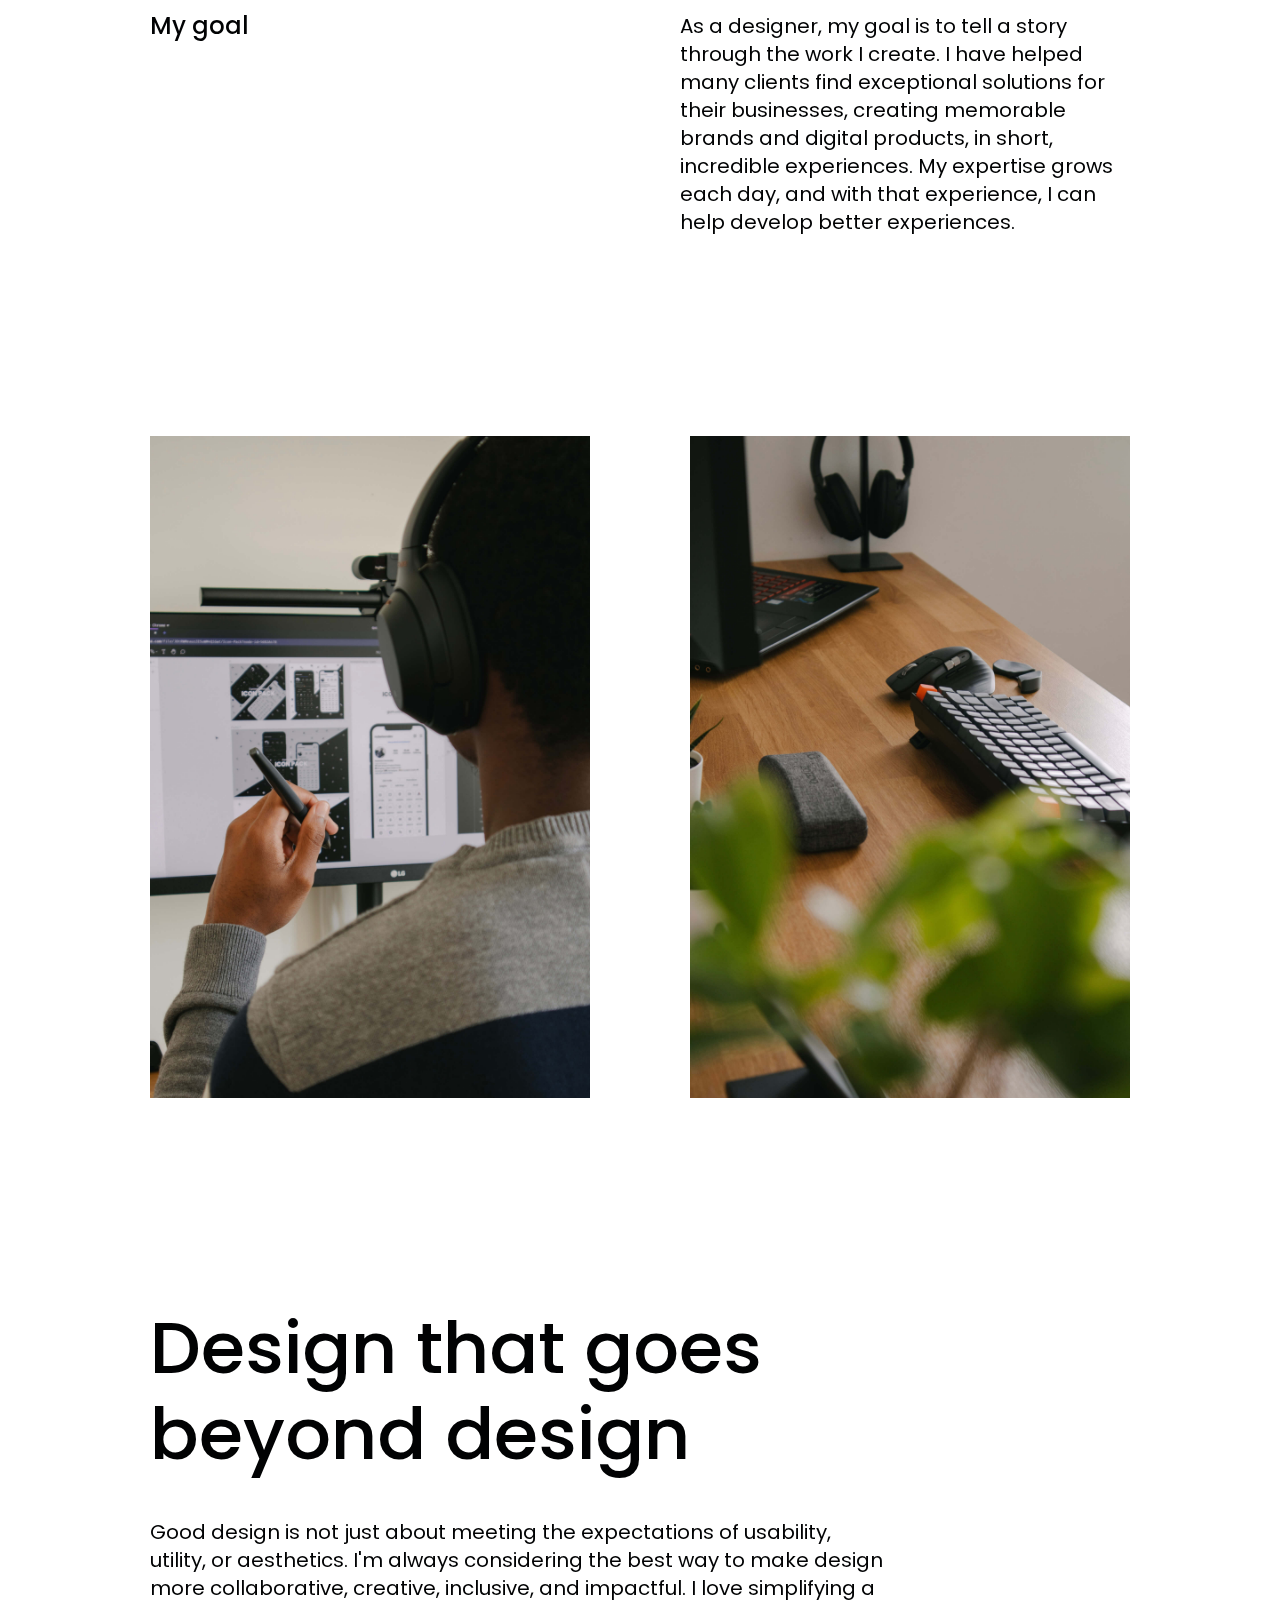
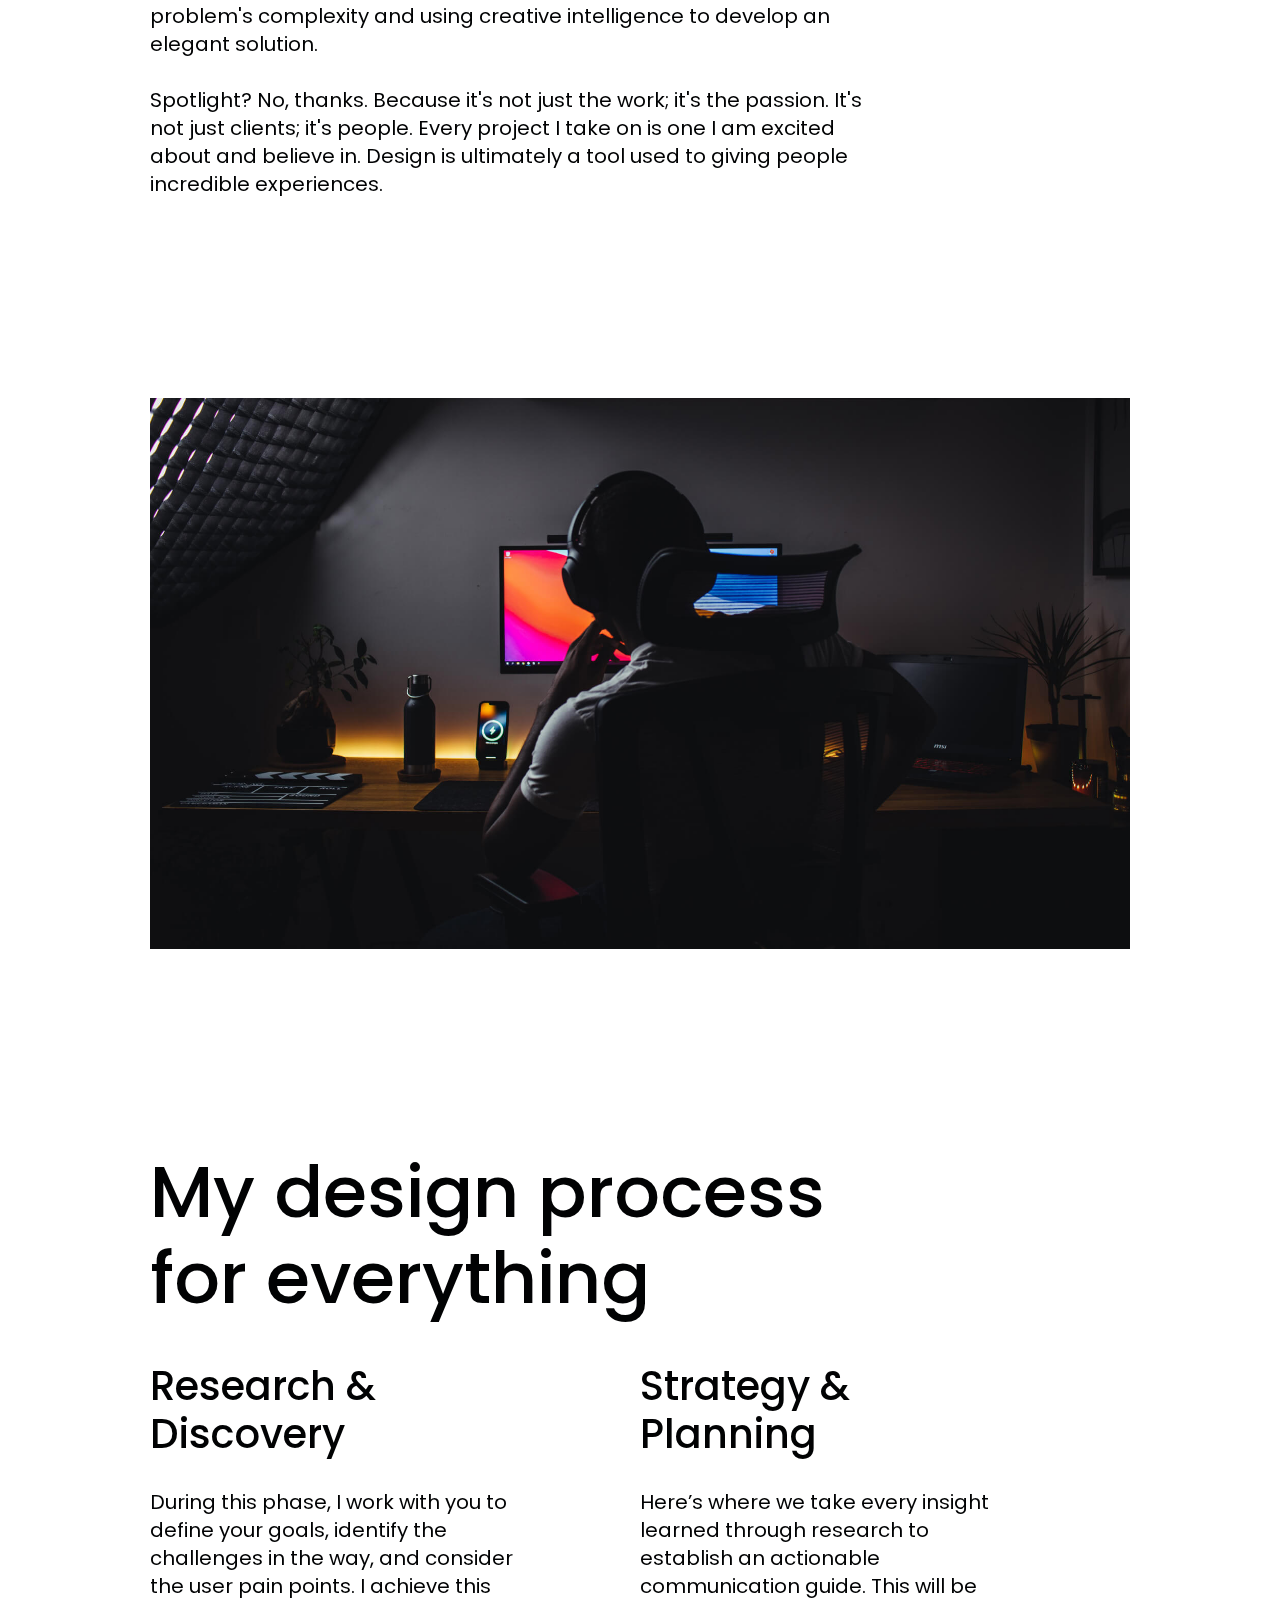
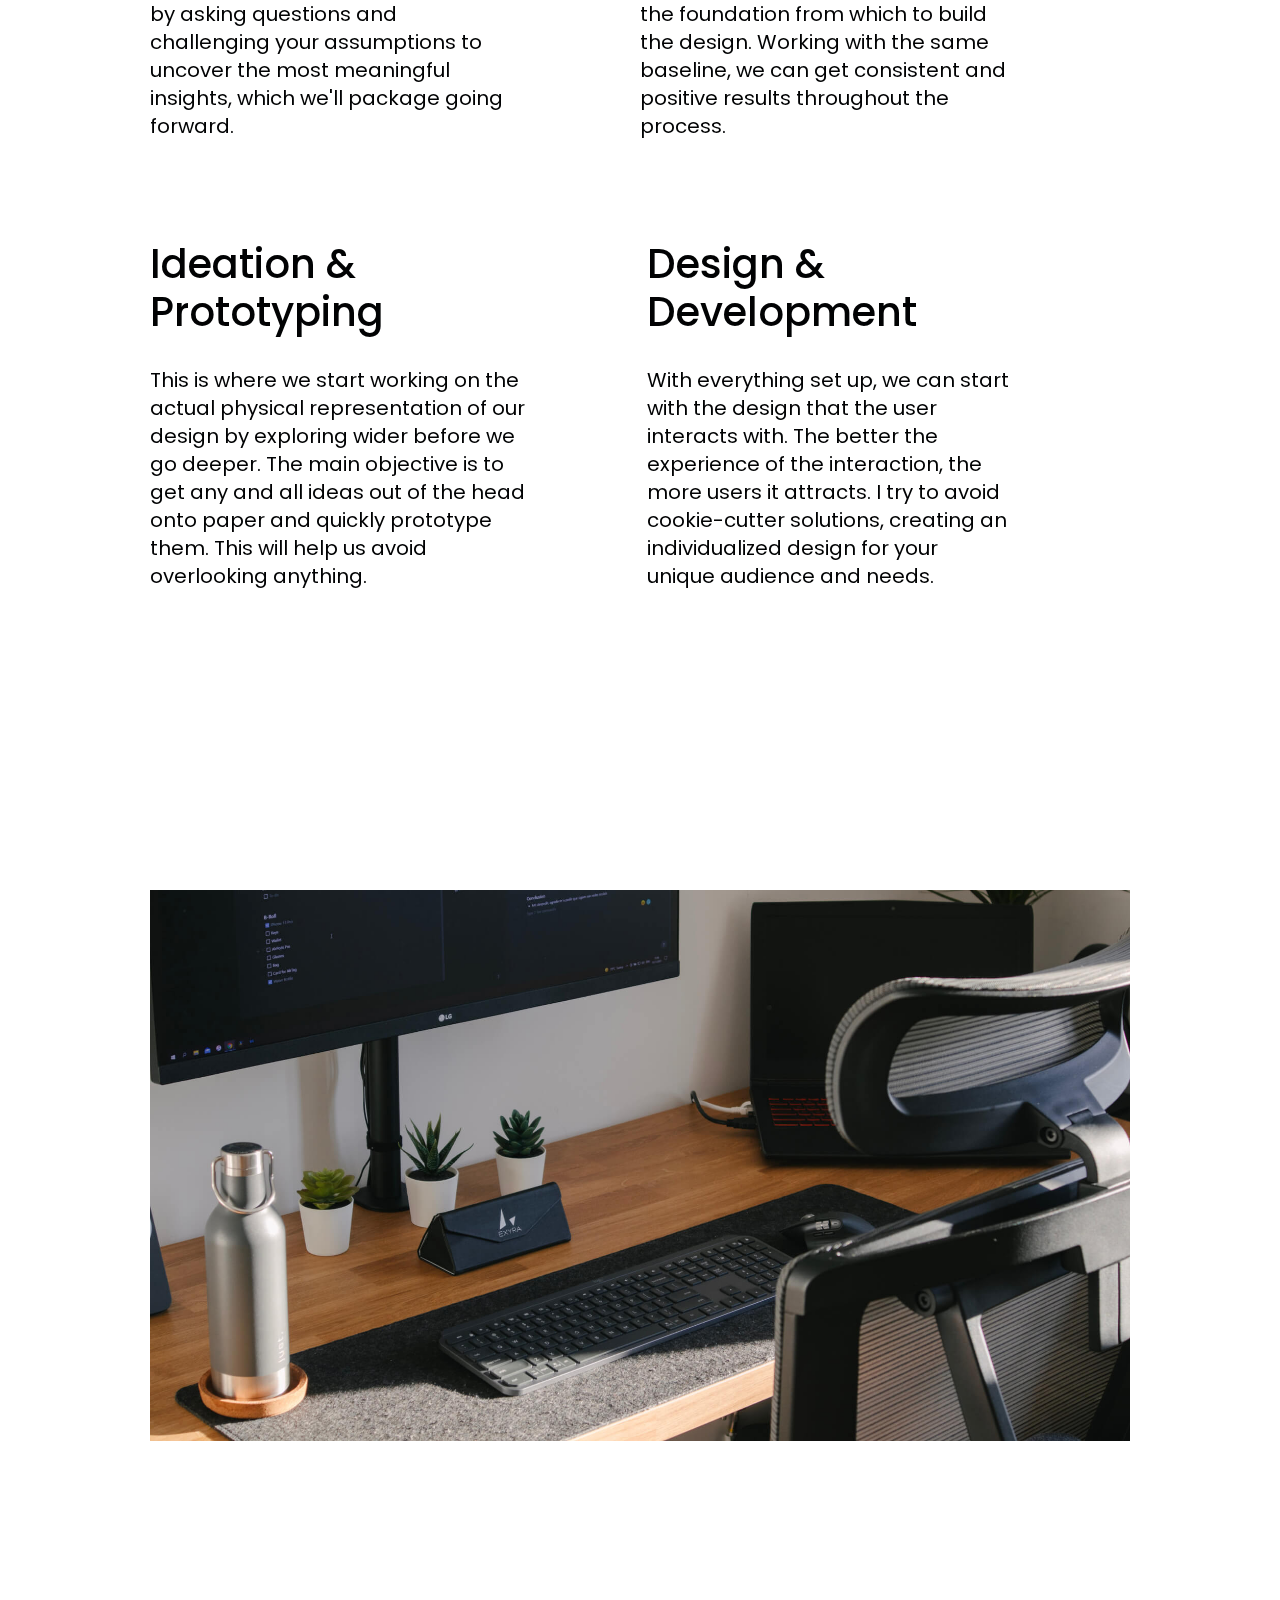
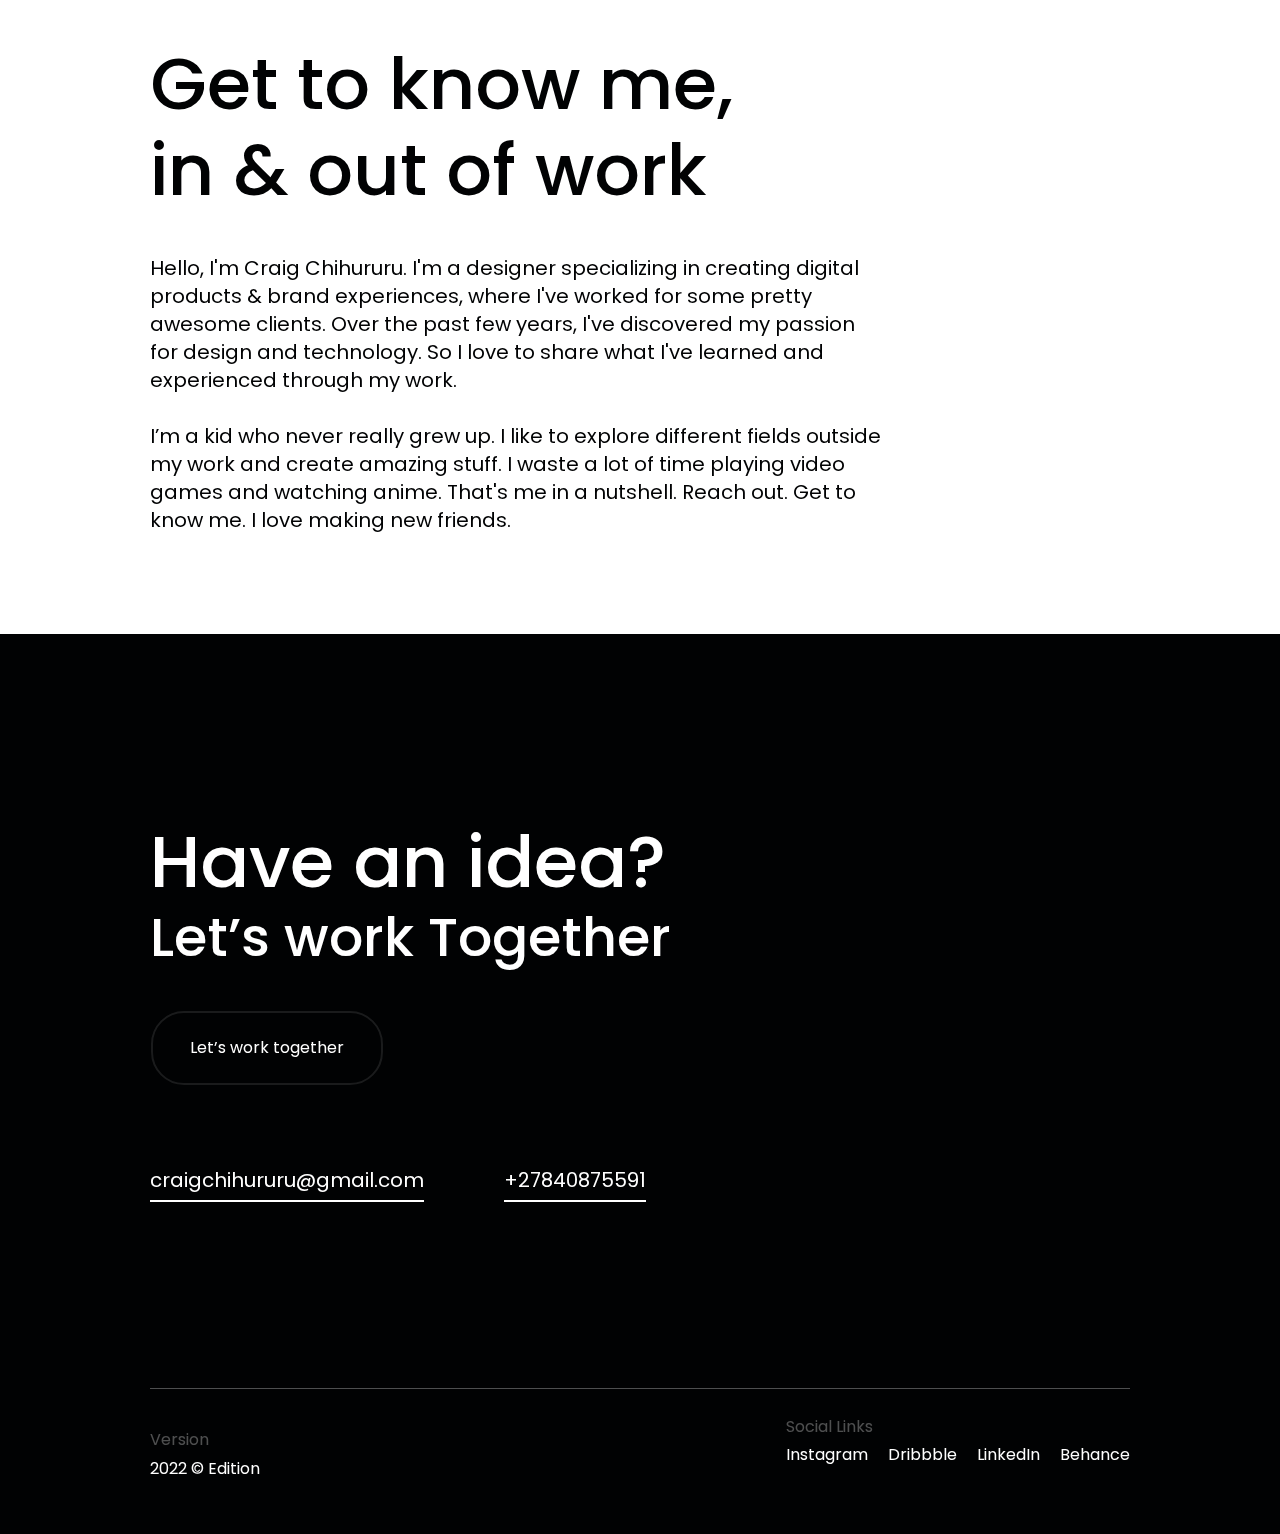
==== commit 2f07c405: "la-lunary case study update + copy adjustment" ====
--- a/about.html
+++ b/about.html
@@ -179,7 +179,7 @@
 
             <Section class="section screenshot">
                 <div class="screenshot-preview intro-body" data-parallax="true">
-                    <img src="/img/main/main.jpg" alt="">
+                    <img src="/img/about/main.jpg" alt="">
                 </div>
             </Section>
 
@@ -192,7 +192,7 @@
                         <div class="description-text">
                             <p class="p-04">
                                 As a designer, my goal is to tell a story through the work I create. I have
-                                helped my clients find exceptional solutions for their businesses, creating memorable
+                                helped many clients find exceptional solutions for their businesses, creating memorable
                                 brands and digital products, in short, incredible experiences. My expertise grows each
                                 day, and with that experience, I can help develop better experiences.
                             </p>
@@ -206,12 +206,12 @@
                     <div class="row splitview-preview">
                         <div class="col">
                             <div class="cb-splitshow-preview">
-                                <img src="/img/main/01.jpg" loading="eager" alt="">
+                                <img src="/img/about/01.jpg" loading="eager" alt="">
                             </div>
                         </div>
                         <div class="col">
                             <div class="cb-splitshow-preview">
-                                <img src="/img/main/02.jpg" loading="eager" alt="">
+                                <img src="/img/about/02.jpg" loading="eager" alt="">
                             </div>
                         </div>
                     </div>
@@ -233,7 +233,7 @@
                                 <br><br>
                                 Spotlight? No, thanks. Because it's not just the work; it's the passion. It's not just
                                 clients; it's people. Every project I take on is one I am excited about and believe in.
-                                Design is ultimately just a tool for giving people incredible experiences.
+                                Design is ultimately a tool used to giving people incredible experiences.
                             </p>
                         </div>
                     </div>
@@ -243,7 +243,7 @@
             <Section class="section screenshot">
                 <div class="screenshot-container">
                     <div class="screenshot-preview" data-parallax="false">
-                        <img src="/img/main/05.jpg" alt="">
+                        <img src="/img/about/05.jpg" alt="">
                     </div>
                 </div>
             </Section>
@@ -320,7 +320,7 @@
             <Section class="section screenshot">
                 <div class="screenshot-container">
                     <div class="screenshot-preview" data-parallax="false">
-                        <img src="/img/main/04.jpg" alt="">
+                        <img src="/img/about/04.jpg" alt="">
                     </div>
                 </div>
             </Section>
--- a/css/main.css
+++ b/css/main.css
@@ -1107,12 +1107,12 @@
     display: grid;
     grid-auto-columns: 1fr;
     grid-column-gap: 5rem;
-    grid-row-gap: 4rem;
     grid-template-columns: 1fr 1fr;
     -ms-grid-rows: auto;
     grid-template-rows: auto;
 }
-.description.split.challenge{
+
+.description.split.challenge {
     grid-template-columns: 0.5fr 1.5fr;
 }
 
@@ -1153,7 +1153,10 @@
         width: 100%;
     }
 
-    .description.split,
+    .description.split, .description.split.challenge {
+        grid-template-columns: 1fr;
+    }
+    
     .row {
         flex-direction: column;
     }
@@ -1170,7 +1173,12 @@
         width: 75%;
     }
 
-    .description.split,
+    .description.split {
+        grid-template-columns: 1fr 1fr;
+    }
+    .description.split.challenge {
+        grid-template-columns: 0.7fr 1.3fr;
+    }
     .row {
         flex-direction: row;
     }
@@ -1403,7 +1411,7 @@
 .next-case {
     position: relative;
     background-position: center;
-    background-repeat: none;
+    background-repeat: no-repeat;
     background-size: 100vw;
     padding-top: var(--v-pad);
     padding-bottom: var(--v-pad);
@@ -1437,6 +1445,7 @@
     .next-case {
         background-size: 200vw;
     }
+
     .next-case:hover {
         background-size: 200vw;
     }
